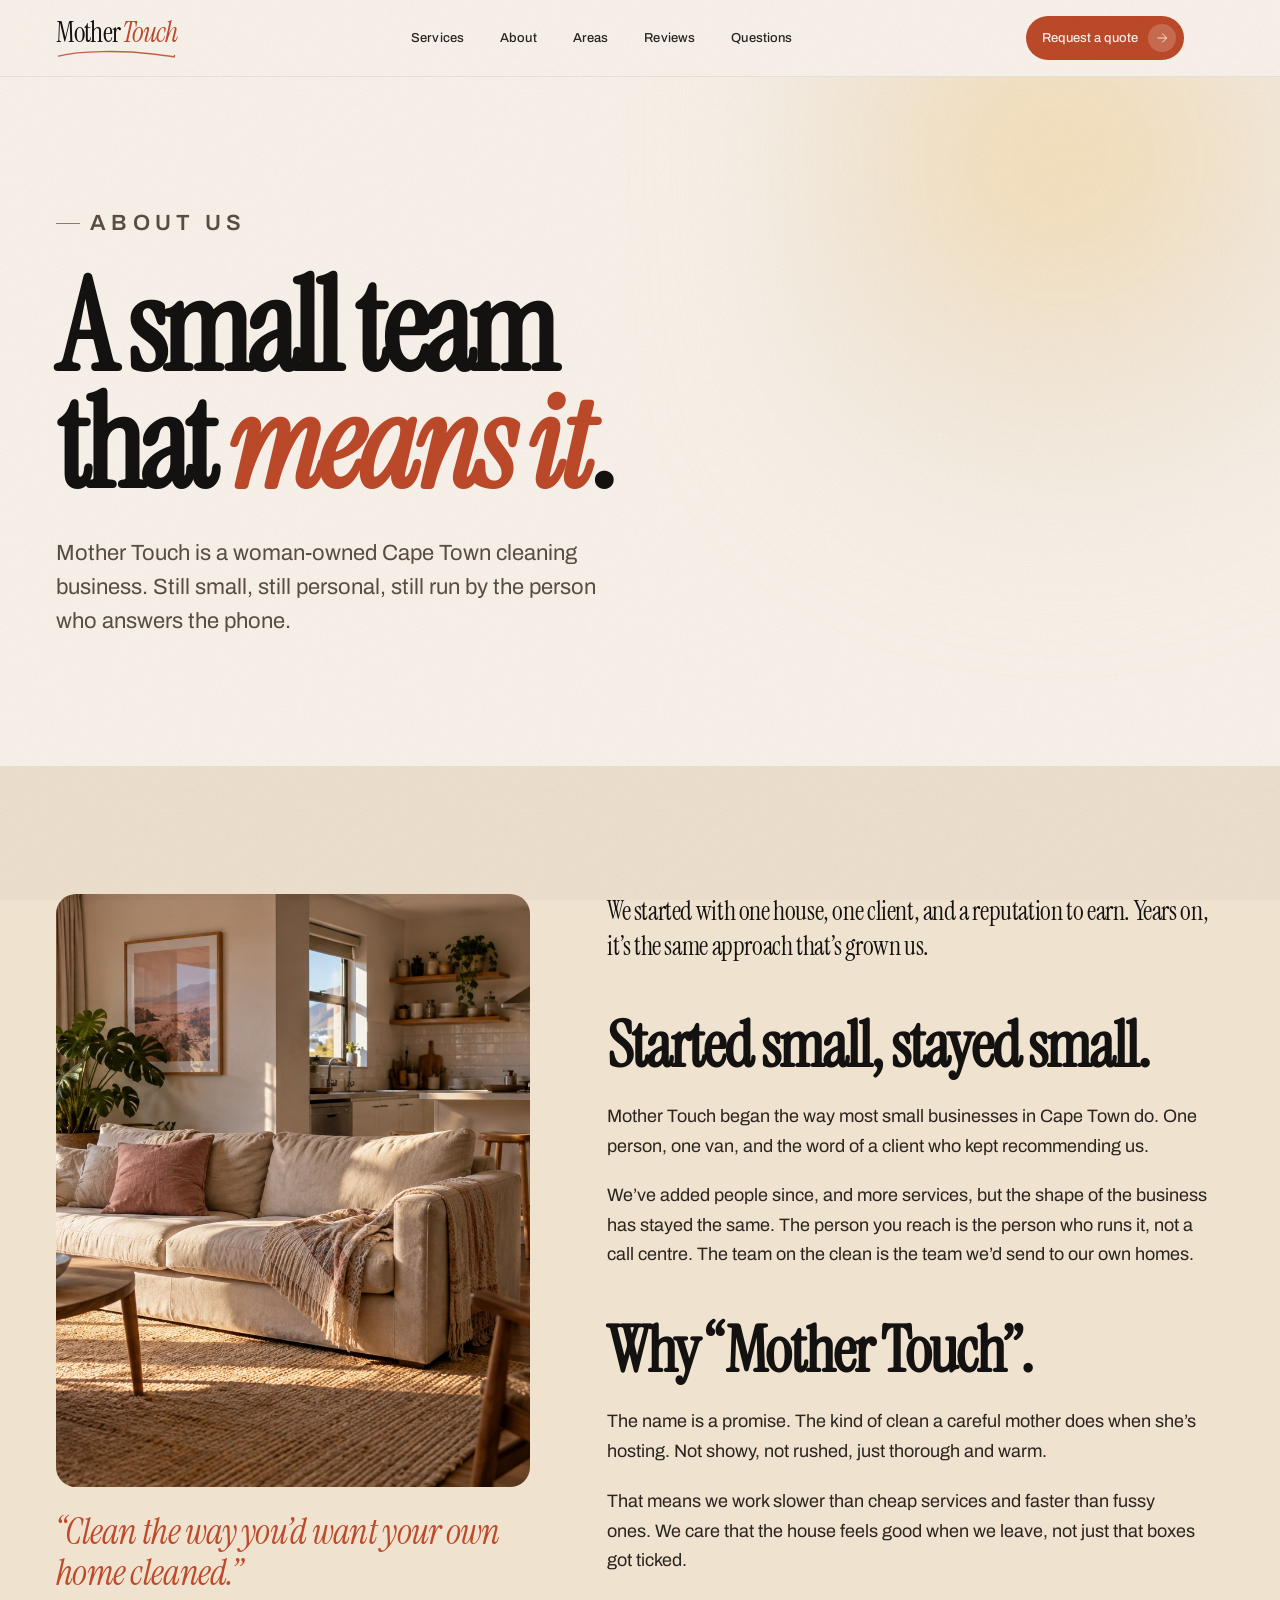
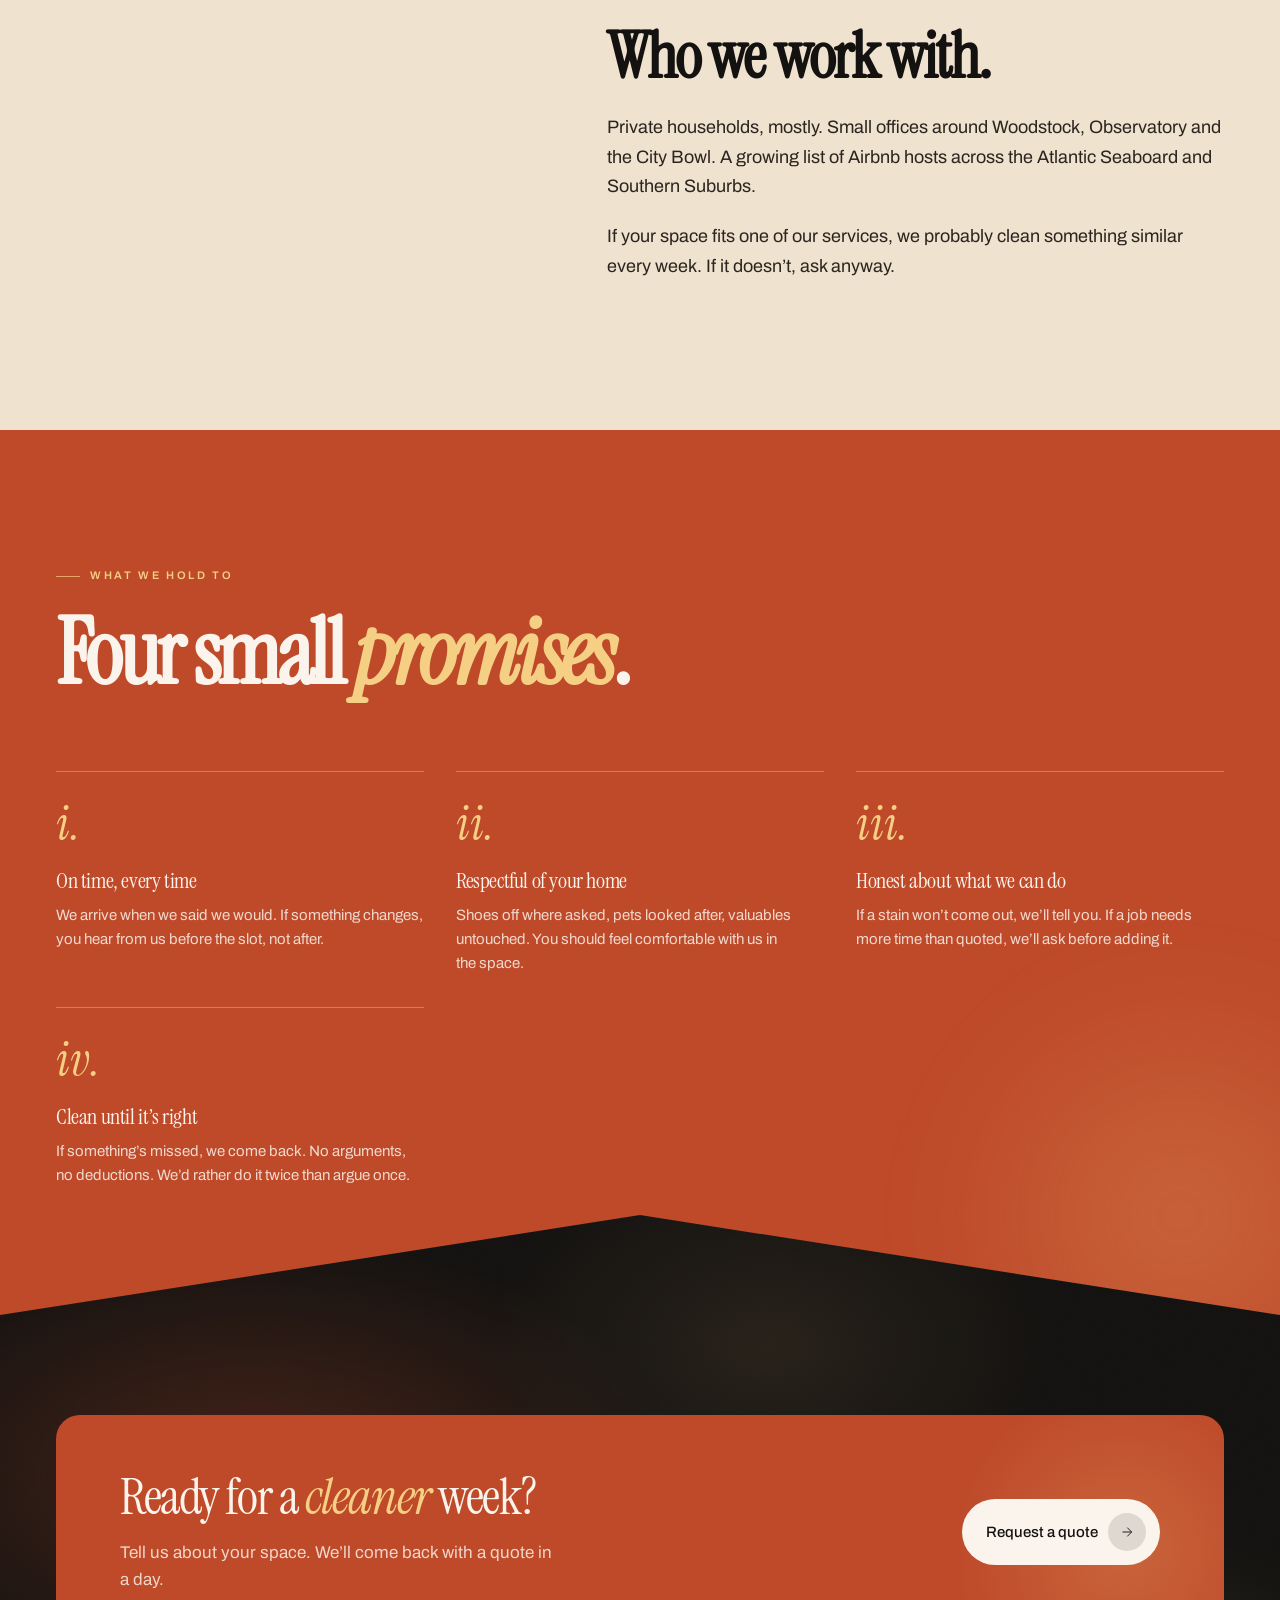
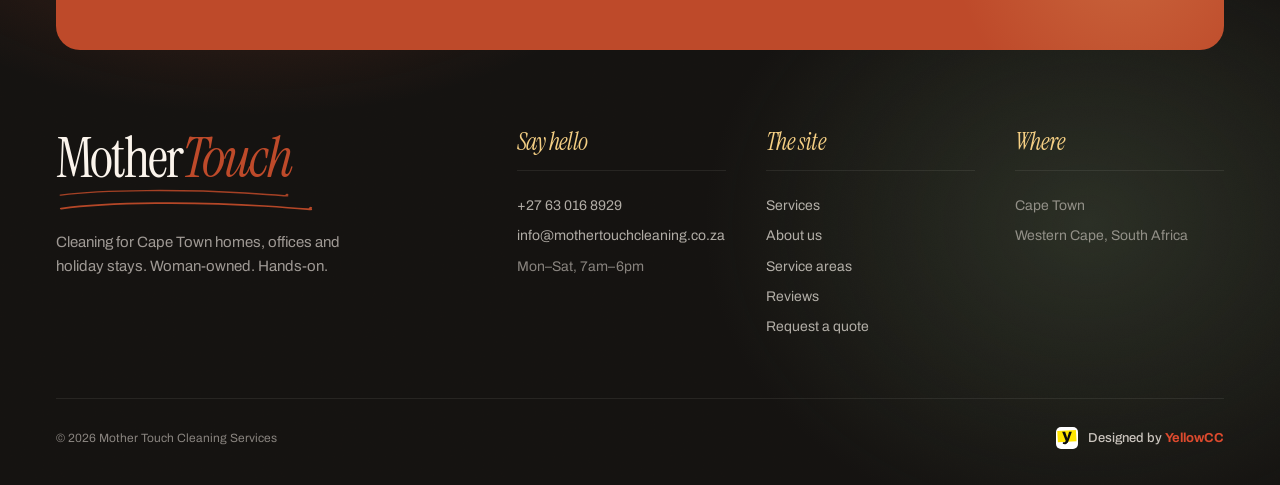
==== about.html @ 81f65cda "Mother Touch cleaning site: editorial redesign Full rebuild with YellowCC design system quality: bol" ====
<!doctype html>
<html lang="en-ZA">
<head>
<meta charset="utf-8">
<meta name="viewport" content="width=device-width, initial-scale=1, viewport-fit=cover">
<title>About Mother Touch | Cape Town cleaning</title>
<meta name="description" content="A woman-owned Cape Town cleaning business, started small and still run personally. How we got here and how we work.">
<meta name="theme-color" content="#FBF4EC">
<meta property="og:title" content="About Mother Touch">
<meta property="og:description" content="A woman-owned Cape Town cleaning business, started small and still run personally.">
<meta property="og:type" content="website">
<link rel="preconnect" href="https://fonts.googleapis.com">
<link rel="preconnect" href="https://fonts.gstatic.com" crossorigin>
<link rel="stylesheet" href="https://fonts.googleapis.com/css2?family=Instrument+Serif:ital@0;1&family=Archivo:wght@400;500;600;700&display=swap">
<link rel="stylesheet" href="styles.css">
<script src="app.js" defer></script>
<style>
  .page-hero {
    padding-top: clamp(72px, 10vw, 140px);
    padding-bottom: clamp(72px, 10vw, 140px);
    background: var(--paper);
    position: relative;
    overflow: hidden;
  }
  .page-hero::before {
    content: "";
    position: absolute;
    top: -200px;
    right: -200px;
    width: 700px;
    height: 700px;
    background: radial-gradient(circle at 40% 40%, var(--butter) 0%, var(--linen) 40%, transparent 70%);
    filter: blur(70px);
    opacity: 0.55;
    pointer-events: none;
  }
  .page-hero .rail { position: relative; z-index: 1; }
  .page-hero .eyebrow { margin-bottom: 28px; }
  .page-hero h1 {
    font-family: var(--display);
    font-size: clamp(60px, 10vw, 160px);
    letter-spacing: -0.04em;
    line-height: 0.92;
    color: var(--ink);
    max-width: 14ch;
    margin-bottom: 32px;
  }
  .page-hero h1 em { font-style: italic; color: var(--terracotta); }
  .page-hero p { font-size: clamp(18px, 2vw, 22px); color: var(--ink-60); max-width: 580px; line-height: 1.55; }

  .story {
    padding-top: var(--section-y);
    padding-bottom: var(--section-y);
    background: var(--linen);
  }
  .story-grid {
    display: grid;
    grid-template-columns: 1fr 1.3fr;
    gap: clamp(32px, 6vw, 100px);
    align-items: start;
  }
  .story-aside {
    position: sticky;
    top: calc(var(--header-h) + 32px);
    display: flex;
    flex-direction: column;
    gap: 24px;
  }
  .story-aside figure { margin: 0; border-radius: 20px; overflow: hidden; aspect-ratio: 4 / 5; }
  .story-aside figure img { width: 100%; height: 100%; object-fit: cover; }
  .story-aside .big-quote {
    font-family: var(--display);
    font-style: italic;
    font-size: clamp(26px, 3vw, 36px);
    line-height: 1.15;
    letter-spacing: -0.02em;
    color: var(--terracotta);
  }
  .story-body h2 {
    font-family: var(--display);
    font-size: clamp(40px, 5vw, 64px);
    letter-spacing: -0.03em;
    line-height: 1.02;
    color: var(--ink);
    margin: 48px 0 24px;
  }
  .story-body h2:first-child { margin-top: 0; }
  .story-body p {
    font-size: 18px;
    color: var(--ink-80);
    line-height: 1.65;
    margin-bottom: 20px;
    max-width: 620px;
  }
  .story-body .lead {
    font-family: var(--display);
    font-size: 26px;
    line-height: 1.35;
    color: var(--ink);
    letter-spacing: -0.015em;
    margin-bottom: 32px;
  }

  .values {
    background: var(--terracotta);
    color: var(--paper);
    padding-top: var(--section-y);
    padding-bottom: var(--section-y);
    position: relative;
    overflow: hidden;
  }
  .values::before {
    content: "";
    position: absolute;
    bottom: -200px;
    right: -200px;
    width: 600px;
    height: 600px;
    background: radial-gradient(circle at center, rgba(245, 207, 132, 0.2) 0%, transparent 60%);
    filter: blur(40px);
    pointer-events: none;
  }
  .values .eyebrow { color: var(--butter); }
  .values .eyebrow::before { background: var(--butter); }
  .values h2 {
    font-family: var(--display);
    font-size: clamp(48px, 7vw, 100px);
    color: var(--paper);
    letter-spacing: -0.04em;
    line-height: 1;
    margin: 24px 0 72px;
  }
  .values h2 em { font-style: italic; color: var(--butter); }
  .values-list {
    display: grid;
    grid-template-columns: repeat(3, 1fr);
    gap: 32px;
    position: relative;
    z-index: 1;
  }
  .value {
    border-top: 1px solid rgba(251, 244, 236, 0.3);
    padding-top: 28px;
  }
  .value-num {
    font-family: var(--display);
    font-style: italic;
    font-size: 48px;
    color: var(--butter);
    line-height: 1;
    margin-bottom: 20px;
    display: block;
  }
  .value h3 { color: var(--paper); font-size: 22px; margin-bottom: 10px; font-family: var(--display); }
  .value p { color: rgba(251, 244, 236, 0.84); font-size: 15px; line-height: 1.6; }

  @media (max-width: 820px) {
    .story-grid { grid-template-columns: 1fr; }
    .story-aside { position: static; }
    .values-list { grid-template-columns: 1fr; }
  }
</style>
</head>
<body>

<a class="skip" href="#main">Skip to content</a>

<header class="site-header" role="banner">
  <div class="rail header-grid">
    <a href="index.html" class="wordmark" aria-label="Mother Touch, home">
      <span class="wm-roman">Mother</span><span class="wm-italic">Touch</span>
    </a>
    <nav class="nav" id="nav" aria-label="Main navigation">
      <a href="services.html">Services</a>
      <a href="about.html" aria-current="page">About</a>
      <a href="index.html#area">Areas</a>
      <a href="index.html#voices">Reviews</a>
      <a href="index.html#faq">Questions</a>
    </nav>
    <a class="pill-cta pill-cta-header" href="index.html#contact">
      <span>Request a quote</span>
      <span class="pill-arrow" aria-hidden="true">
        <svg viewBox="0 0 24 24" width="14" height="14" fill="none" stroke="currentColor" stroke-width="1.6" stroke-linecap="round" stroke-linejoin="round"><path d="M5 12h14M13 5l7 7-7 7"/></svg>
      </span>
    </a>
    <button class="menu-toggle" aria-expanded="false" aria-controls="nav" aria-label="Open menu">
      <span class="menu-dash"></span><span class="menu-dash"></span>
    </button>
  </div>
</header>

<main id="main">

<section class="page-hero">
  <div class="rail">
    <p class="eyebrow">About us</p>
    <h1>A small team<br>that <em>means it</em>.</h1>
    <p>Mother Touch is a woman-owned Cape Town cleaning business. Still small, still personal, still run by the person who answers the phone.</p>
  </div>
</section>

<section class="story">
  <div class="rail">
    <div class="story-grid">
      <aside class="story-aside">
        <figure>
          <img src="assets/img/about.jpg" alt="Mother Touch team at work in a Cape Town home" loading="lazy">
        </figure>
        <p class="big-quote">&ldquo;Clean the way you&rsquo;d want your own home cleaned.&rdquo;</p>
      </aside>
      <div class="story-body">
        <p class="lead">We started with one house, one client, and a reputation to earn. Years on, it&rsquo;s the same approach that&rsquo;s grown us.</p>

        <h2>Started small, stayed small.</h2>
        <p>Mother Touch began the way most small businesses in Cape Town do. One person, one van, and the word of a client who kept recommending us.</p>
        <p>We&rsquo;ve added people since, and more services, but the shape of the business has stayed the same. The person you reach is the person who runs it, not a call centre. The team on the clean is the team we&rsquo;d send to our own homes.</p>

        <h2>Why &ldquo;Mother Touch&rdquo;.</h2>
        <p>The name is a promise. The kind of clean a careful mother does when she&rsquo;s hosting. Not showy, not rushed, just thorough and warm.</p>
        <p>That means we work slower than cheap services and faster than fussy ones. We care that the house feels good when we leave, not just that boxes got ticked.</p>

        <h2>Who we work with.</h2>
        <p>Private households, mostly. Small offices around Woodstock, Observatory and the City Bowl. A growing list of Airbnb hosts across the Atlantic Seaboard and Southern Suburbs.</p>
        <p>If your space fits one of our services, we probably clean something similar every week. If it doesn&rsquo;t, ask anyway.</p>
      </div>
    </div>
  </div>
</section>

<section class="values">
  <div class="rail">
    <p class="eyebrow">What we hold to</p>
    <h2>Four small <em>promises</em>.</h2>
    <div class="values-list">
      <div class="value">
        <span class="value-num">i.</span>
        <h3>On time, every time</h3>
        <p>We arrive when we said we would. If something changes, you hear from us before the slot, not after.</p>
      </div>
      <div class="value">
        <span class="value-num">ii.</span>
        <h3>Respectful of your home</h3>
        <p>Shoes off where asked, pets looked after, valuables untouched. You should feel comfortable with us in the space.</p>
      </div>
      <div class="value">
        <span class="value-num">iii.</span>
        <h3>Honest about what we can do</h3>
        <p>If a stain won&rsquo;t come out, we&rsquo;ll tell you. If a job needs more time than quoted, we&rsquo;ll ask before adding it.</p>
      </div>
      <div class="value">
        <span class="value-num">iv.</span>
        <h3>Clean until it&rsquo;s right</h3>
        <p>If something&rsquo;s missed, we come back. No arguments, no deductions. We&rsquo;d rather do it twice than argue once.</p>
      </div>
    </div>
  </div>
</section>

</main>

<footer class="site-footer">
  <div class="rail">
    <div class="footer-cta">
      <div class="footer-cta-copy">
        <h3>Ready for a <em>cleaner</em> week?</h3>
        <p>Tell us about your space. We&rsquo;ll come back with a quote in a day.</p>
      </div>
      <a class="pill-cta" href="index.html#contact">
        <span>Request a quote</span>
        <span class="pill-arrow" aria-hidden="true">
          <svg viewBox="0 0 24 24" width="14" height="14" fill="none" stroke="currentColor" stroke-width="1.6" stroke-linecap="round" stroke-linejoin="round"><path d="M5 12h14M13 5l7 7-7 7"/></svg>
        </span>
      </a>
    </div>

    <div class="footer-grid">
      <div class="footer-brand">
        <a href="index.html" class="wordmark wordmark-footer" aria-label="Mother Touch, home">
          <span class="wm-roman">Mother</span><span class="wm-italic">Touch</span>
        </a>
        <span class="wordmark-brush" aria-hidden="true">
          <svg viewBox="0 0 220 22" fill="none" xmlns="http://www.w3.org/2000/svg">
            <path d="M4 15 C 40 2, 110 2, 160 10 S 210 18, 216 15" stroke="currentColor" stroke-width="2.2" stroke-linecap="round" stroke-linejoin="round" opacity="0.95"/>
            <path d="M8 17 C 50 7, 100 6, 140 11" stroke="currentColor" stroke-width="1.2" stroke-linecap="round" opacity="0.5"/>
          </svg>
        </span>
        <p>Cleaning for Cape Town homes, offices and holiday stays. Woman-owned. Hands-on.</p>
      </div>
      <div class="footer-cols">
        <div class="footer-col">
          <span class="label">Say hello</span>
          <a href="https://wa.me/27630168929">+27&nbsp;63&nbsp;016&nbsp;8929</a>
          <a href="mailto:info@mothertouchcleaning.co.za">info@mothertouchcleaning.co.za</a>
          <p>Mon&ndash;Sat, 7am&ndash;6pm</p>
        </div>
        <div class="footer-col">
          <span class="label">The site</span>
          <a href="services.html">Services</a>
          <a href="about.html">About us</a>
          <a href="index.html#area">Service areas</a>
          <a href="index.html#voices">Reviews</a>
          <a href="index.html#contact">Request a quote</a>
        </div>
        <div class="footer-col">
          <span class="label">Where</span>
          <p>Cape Town</p>
          <p>Western Cape, South Africa</p>
        </div>
      </div>
    </div>

    <div class="footer-base">
      <span>&copy; <span id="year">2026</span> Mother Touch Cleaning Services</span>
      <a class="yc-attr site-by" href="https://yellowcc.com" rel="noopener">
        <span class="yc-mark" aria-hidden="true">
          <svg viewBox="0 0 200 200" xmlns="http://www.w3.org/2000/svg">
            <rect width="200" height="200" fill="#ffffff"/>
            <rect x="15" y="31.35" width="170" height="102.42" fill="#ffe500" transform="rotate(-3.2 100 100)"/>
            <g transform="translate(55.68 125.52)">
              <path fill="#0a0a0a" d="M22.59 30.48Q17.02 30.48 12.84 29.62Q8.66 28.77 6.96 28.15L6.96 12.07L17.64 12.07Q21.97 12.07 25.06 10.13Q28.15 8.20 29.93 5.49Q31.71 2.78 32.49 0L0.31-81.52L27.38-81.52L39.45-45.79Q40.38-43.31 41.54-39.37Q42.70-35.43 43.86-31.33Q45.02-27.23 45.79-23.98L46.72-23.98Q47.34-26.14 48.11-29.01Q48.88-31.87 49.66-34.88Q50.43-37.90 51.28-40.69Q52.13-43.47 52.75-45.64L63.12-81.52L88.33-81.52L60.18-3.25Q57.55 3.87 54.38 10.06Q51.20 16.24 46.87 20.81Q42.54 25.37 36.59 27.92Q30.63 30.48 22.59 30.48"/>
            </g>
          </svg>
        </span>
        <span class="yc-text">Designed by <em>YellowCC</em></span>
      </a>
    </div>
  </div>
</footer>

</body>
</html>
---- styles.css ----
/* =====================================================================
   Mother Touch Cleaning Services
   Editorial, warm, Cape Town. Bold defined colors, no CSS slop.
   Palette: paper + linen + ink + terracotta + sage + clay + butter.
   Typography: Instrument Serif (display) + Archivo (UI).
   ===================================================================== */

:root {
  /* Core surfaces */
  --ink:            #141210;
  --ink-80:         #2b2520;
  --ink-60:         #5a4e46;
  --ink-40:         #8a7d72;
  --ink-20:         #c9bfb3;

  --paper:          #FBF4EC;
  --paper-deep:     #F5EBDC;
  --linen:          #EFE2CF;
  --linen-deep:     #E4D4BC;

  /* Warm palette */
  --terracotta:     #BE4A2A;
  --terracotta-deep:#8B2E1A;
  --clay:           #D97756;
  --peach:          #F0C4A8;
  --blush:          #ECC1B4;

  /* Grounding greens */
  --sage:           #4A5742;
  --sage-deep:      #2C3425;
  --sage-mute:      #8A9280;

  /* Gold accents */
  --butter:         #F5CF84;
  --ochre:          #C58E35;
  --gold:           #B38028;

  /* Rose accent */
  --rose:           #D4596A;

  /* Rules */
  --rule-ink:       rgba(20, 18, 16, 0.14);
  --rule-ink-soft:  rgba(20, 18, 16, 0.07);
  --rule-light:     rgba(251, 244, 236, 0.18);
  --rule-light-soft:rgba(251, 244, 236, 0.08);

  /* Motion */
  --ease-out:   cubic-bezier(0.22, 1, 0.36, 1);
  --ease-std:   cubic-bezier(0.4, 0, 0.2, 1);
  --ease-spring: cubic-bezier(0.34, 1.56, 0.64, 1);

  /* Type stacks */
  --display: "Instrument Serif", "Besley", Georgia, "Times New Roman", serif;
  --ui: "Archivo", ui-sans-serif, system-ui, -apple-system, "Segoe UI", Roboto, sans-serif;

  /* Rhythm */
  --rail-pad: clamp(20px, 4.4vw, 56px);
  --section-y: clamp(96px, 10vw, 160px);
  --wrap-max: 1320px;
  --header-h: 76px;
}

* { box-sizing: border-box; }

html {
  scroll-behavior: smooth;
  scroll-padding-top: var(--header-h);
  -webkit-text-size-adjust: 100%;
}

body {
  margin: 0;
  background: var(--paper);
  color: var(--ink);
  font-family: var(--ui);
  font-weight: 400;
  font-size: 17px;
  line-height: 1.6;
  -webkit-font-smoothing: antialiased;
  -moz-osx-font-smoothing: grayscale;
  text-rendering: optimizeLegibility;
  overflow-x: hidden;
}

body::before {
  content: "";
  position: fixed;
  inset: 0;
  pointer-events: none;
  z-index: 200;
  background-image: url("data:image/svg+xml;utf8,<svg xmlns='http://www.w3.org/2000/svg' width='180' height='180'><filter id='n'><feTurbulence type='fractalNoise' baseFrequency='0.9' numOctaves='2' stitchTiles='stitch'/><feColorMatrix values='0 0 0 0 0  0 0 0 0 0  0 0 0 0 0  0 0 0 0.6 0'/></filter><rect width='180' height='180' filter='url(%23n)'/></svg>");
  opacity: 0.07;
  mix-blend-mode: multiply;
}

h1, h2, h3, h4, h5, h6, p { margin: 0; }
h1, h2, h3, h4 { text-wrap: balance; }
p { text-wrap: pretty; }
img, svg { display: block; max-width: 100%; height: auto; }

.display {
  font-family: var(--display);
  font-weight: 400;
  letter-spacing: -0.025em;
  line-height: 0.98;
  color: var(--ink);
}
.display em { font-style: italic; color: var(--terracotta); }

.hero-h1 { font-size: clamp(44px, 6.4vw, 96px); letter-spacing: -0.04em; line-height: 0.94; }
.about-h2 { font-size: clamp(72px, 11vw, 144px); letter-spacing: -0.045em; }
.area-h2 { font-size: clamp(64px, 9vw, 128px); letter-spacing: -0.045em; }
.contact-h2 { font-size: clamp(44px, 6.6vw, 100px); line-height: 0.95; }
.voices-h2 { font-size: clamp(52px, 8vw, 112px); letter-spacing: -0.04em; }
.principles-h2 { font-size: clamp(48px, 7.5vw, 108px); letter-spacing: -0.038em; }

h2.display:not(.hero-h1):not(.about-h2):not(.area-h2):not(.contact-h2):not(.voices-h2):not(.principles-h2) {
  font-size: clamp(44px, 6vw, 88px);
}

h3 {
  font-family: var(--display);
  font-weight: 400;
  font-size: 26px;
  letter-spacing: -0.018em;
  color: var(--ink);
  line-height: 1.15;
}

.eyebrow {
  font-family: var(--ui);
  font-size: 11px;
  font-weight: 600;
  letter-spacing: 0.24em;
  text-transform: uppercase;
  color: var(--terracotta);
  display: inline-flex;
  align-items: center;
  gap: 10px;
}
.eyebrow::before {
  content: "";
  width: 24px;
  height: 1px;
  background: currentColor;
  opacity: 0.7;
}
.eyebrow-light { color: var(--butter); }
.eyebrow-ink { color: var(--ink); }

.lede, .section-lede {
  font-size: 19px;
  line-height: 1.55;
  color: var(--ink-60);
  max-width: 540px;
  font-weight: 400;
}
.section-lede { max-width: 480px; font-size: 17px; }

a { color: inherit; text-decoration: none; transition: color 160ms var(--ease-std); }
a:hover { color: var(--terracotta); }

:focus-visible {
  outline: 2px solid var(--terracotta);
  outline-offset: 4px;
  border-radius: 3px;
}

.rail {
  max-width: var(--wrap-max);
  margin: 0 auto;
  padding-left: var(--rail-pad);
  padding-right: var(--rail-pad);
}

.skip {
  position: fixed;
  top: -100px;
  left: 16px;
  background: var(--ink);
  color: var(--paper);
  padding: 14px 18px;
  z-index: 300;
  font-size: 13px;
  border-radius: 6px;
}
.skip:focus { top: 16px; color: var(--paper); }

.hp { position: absolute; left: -9999px; opacity: 0; pointer-events: none; height: 0; }

/* HEADER */
.site-header {
  position: sticky;
  top: 0;
  z-index: 50;
  background: rgba(251, 244, 236, 0.88);
  backdrop-filter: blur(16px) saturate(1.4);
  -webkit-backdrop-filter: blur(16px) saturate(1.4);
  border-bottom: 1px solid var(--rule-ink-soft);
}
.header-grid {
  display: grid;
  grid-template-columns: auto 1fr auto auto;
  align-items: center;
  gap: 40px;
  min-height: var(--header-h);
}
.wordmark {
  position: relative;
  font-family: var(--display);
  font-size: 28px;
  font-weight: 400;
  letter-spacing: -0.03em;
  line-height: 1;
  color: var(--ink);
  display: inline-flex;
  align-items: baseline;
  gap: 0.06em;
  padding-bottom: 10px;
}
.wordmark .wm-italic {
  font-style: italic;
  color: var(--terracotta);
}
.wordmark:hover .wm-italic { color: var(--terracotta-deep); }
.wordmark::after {
  content: "";
  position: absolute;
  left: 0;
  right: 0;
  bottom: -2px;
  height: 10px;
  background-image: url("data:image/svg+xml;utf8,<svg xmlns='http://www.w3.org/2000/svg' viewBox='0 0 200 14' preserveAspectRatio='none'><path d='M4 10 C 40 2 110 2 160 7 S 192 12 196 9' stroke='%23BE4A2A' stroke-width='2' stroke-linecap='round' fill='none' opacity='0.95'/></svg>");
  background-repeat: no-repeat;
  background-size: 100% 100%;
  pointer-events: none;
  opacity: 0.9;
  transition: opacity 220ms var(--ease-std);
}
.wordmark:hover::after { opacity: 1; }

.nav {
  display: flex;
  gap: 36px;
  justify-content: center;
  font-family: var(--ui);
  font-size: 13px;
  font-weight: 500;
  letter-spacing: 0.01em;
  color: var(--ink-80);
}
.nav a { position: relative; padding: 4px 0; }
.nav a::after {
  content: "";
  position: absolute;
  left: 0; right: 0;
  bottom: -4px;
  height: 1px;
  background: var(--terracotta);
  transform: scaleX(0);
  transform-origin: left center;
  transition: transform 280ms var(--ease-out);
}
.nav a:hover::after { transform: scaleX(1); }

/* CTAs */
.pill-cta {
  display: inline-flex;
  align-items: center;
  gap: 10px;
  padding: 10px 10px 10px 22px;
  background: var(--terracotta);
  color: var(--paper);
  border: 0;
  border-radius: 999px;
  font-family: var(--ui);
  font-size: 14px;
  font-weight: 500;
  cursor: pointer;
  transition: background 300ms var(--ease-out), transform 300ms var(--ease-out);
  text-decoration: none;
  white-space: nowrap;
}
.pill-cta:hover { background: var(--terracotta-deep); color: var(--paper); transform: translateY(-1px); }
.pill-cta:active { transform: translateY(0) scale(0.98); }
.pill-arrow {
  display: inline-flex;
  align-items: center;
  justify-content: center;
  width: 32px;
  height: 32px;
  border-radius: 999px;
  background: rgba(251, 244, 236, 0.2);
  color: var(--paper);
  transition: transform 320ms var(--ease-out), background 320ms var(--ease-std);
}
.pill-cta:hover .pill-arrow { transform: translateX(2px); background: rgba(251, 244, 236, 0.32); }

.pill-cta-ink { background: var(--ink); color: var(--paper); }
.pill-cta-ink:hover { background: var(--ink-80); color: var(--paper); }
.pill-cta-paper { background: var(--paper); color: var(--ink); }
.pill-cta-paper:hover { background: var(--linen); color: var(--ink); }
.pill-cta-paper .pill-arrow { background: rgba(20, 18, 16, 0.12); color: var(--ink); }
.pill-cta-paper:hover .pill-arrow { background: rgba(20, 18, 16, 0.2); }

.pill-cta-full { width: 100%; justify-content: space-between; padding: 14px 14px 14px 26px; font-size: 15px; }
.pill-cta-full .pill-arrow { width: 38px; height: 38px; }
.pill-cta-header { font-size: 13px; padding: 8px 8px 8px 16px; }
.pill-cta-header .pill-arrow { width: 28px; height: 28px; }

.ghost-cta {
  display: inline-flex;
  align-items: center;
  gap: 8px;
  font-size: 14px;
  font-weight: 500;
  padding: 10px 0;
  color: var(--ink-80);
  border-bottom: 1px solid var(--rule-ink);
  transition: color 200ms var(--ease-std), border-color 200ms var(--ease-std), gap 220ms var(--ease-out);
}
.ghost-cta:hover { color: var(--terracotta); border-color: var(--terracotta); gap: 14px; }

.arrow-link {
  display: inline-flex;
  align-items: center;
  gap: 10px;
  font-size: 14px;
  font-weight: 500;
  color: var(--terracotta);
  padding-bottom: 4px;
  border-bottom: 1px solid currentColor;
  transition: gap 300ms var(--ease-out), color 180ms var(--ease-std);
}
.arrow-link:hover { gap: 16px; color: var(--terracotta-deep); }
.arrow-link-light { color: var(--butter); }
.arrow-link-light:hover { color: var(--paper); }
.arrow-icon { display: inline-flex; align-items: center; }

/* Mobile menu */
.menu-toggle { display: none; }
@media (max-width: 920px) {
  .nav, .pill-cta-header { display: none; }
  .menu-toggle {
    display: inline-flex;
    flex-direction: column;
    gap: 5px;
    padding: 10px;
    background: transparent;
    border: 0;
    cursor: pointer;
    position: relative;
    z-index: 65;
  }
  .menu-dash {
    display: block;
    width: 22px;
    height: 1.5px;
    background: var(--ink);
    transition: transform 420ms var(--ease-out);
  }
  .menu-toggle[aria-expanded="true"] .menu-dash:first-child { transform: translateY(3px) rotate(45deg); }
  .menu-toggle[aria-expanded="true"] .menu-dash:last-child { transform: translateY(-4px) rotate(-45deg); }
  .header-grid { grid-template-columns: auto 1fr auto; gap: 16px; }
  body.menu-open { overflow: hidden; }
  /* backdrop-filter on the header creates a containing block that traps
     fixed descendants - lift it while the menu is open so the CTA pins
     to the viewport bottom, not the header. */
  body.menu-open .site-header {
    backdrop-filter: none;
    -webkit-backdrop-filter: none;
    background: transparent;
    border-bottom-color: transparent;
  }

  body.menu-open .nav {
    position: fixed;
    top: 0;
    right: 0;
    bottom: 0;
    left: 0;
    padding-top: calc(var(--header-h) + 24px) !important;
    background:
      radial-gradient(ellipse 70% 50% at 20% 20%, rgba(240, 196, 168, 0.5) 0%, transparent 60%),
      radial-gradient(ellipse 60% 60% at 85% 80%, rgba(245, 207, 132, 0.4) 0%, transparent 65%),
      var(--paper);
    display: flex;
    flex-direction: column;
    gap: 0;
    padding: 48px var(--rail-pad) 160px;
    z-index: 55;
    overflow-y: auto;
    animation: menu-in 420ms var(--ease-out) both;
  }
  body.menu-open .nav::before {
    content: "";
    position: absolute;
    inset: 0;
    background-image: url("data:image/svg+xml;utf8,<svg xmlns='http://www.w3.org/2000/svg' width='180' height='180'><filter id='n'><feTurbulence type='fractalNoise' baseFrequency='0.9' numOctaves='2' stitchTiles='stitch'/><feColorMatrix values='0 0 0 0 0  0 0 0 0 0  0 0 0 0 0  0 0 0 0.5 0'/></filter><rect width='180' height='180' filter='url(%23n)'/></svg>");
    opacity: 0.08;
    mix-blend-mode: multiply;
    pointer-events: none;
  }
  body.menu-open .nav a {
    font-family: var(--display);
    font-size: clamp(36px, 10vw, 56px);
    font-weight: 400;
    letter-spacing: -0.03em;
    line-height: 1;
    padding: 22px 0;
    border-bottom: 1px solid var(--rule-ink-soft);
    color: var(--ink);
    position: relative;
    display: flex;
    justify-content: space-between;
    align-items: center;
    opacity: 0;
    transform: translateX(-20px);
    animation: menu-item-in 500ms var(--ease-out) both;
  }
  body.menu-open .nav a:nth-child(1) { animation-delay: 120ms; }
  body.menu-open .nav a:nth-child(2) { animation-delay: 180ms; }
  body.menu-open .nav a:nth-child(3) { animation-delay: 240ms; }
  body.menu-open .nav a:nth-child(4) { animation-delay: 300ms; }
  body.menu-open .nav a:nth-child(5) { animation-delay: 360ms; }
  body.menu-open .nav a::after { display: none; }
  body.menu-open .nav a::before {
    content: "";
    width: 10px;
    height: 10px;
    border-radius: 50%;
    background: var(--terracotta);
    transform: scale(0);
    transition: transform 300ms var(--ease-spring);
    margin-right: 16px;
    order: 2;
  }
  body.menu-open .nav a:hover::before,
  body.menu-open .nav a[aria-current="page"]::before { transform: scale(1); }

  @keyframes menu-in {
    0% { opacity: 0; transform: translateY(-8px); }
    100% { opacity: 1; transform: translateY(0); }
  }
  @keyframes menu-item-in {
    0% { opacity: 0; transform: translateX(-20px); }
    100% { opacity: 1; transform: translateX(0); }
  }

  body.menu-open .pill-cta-header {
    display: inline-flex;
    position: fixed;
    bottom: 32px;
    left: var(--rail-pad);
    right: var(--rail-pad);
    z-index: 56;
    justify-content: space-between;
    padding: 16px 16px 16px 26px;
    font-size: 16px;
    opacity: 0;
    transform: translateY(20px);
    animation: menu-cta-in 500ms var(--ease-out) 460ms forwards;
    box-shadow: 0 20px 40px -20px rgba(139, 46, 26, 0.5);
  }
  body.menu-open .pill-cta-header .pill-arrow { width: 40px; height: 40px; }
  @keyframes menu-cta-in {
    0% { opacity: 0; transform: translateY(20px); }
    100% { opacity: 1; transform: translateY(0); }
  }
}

/* HERO - full viewport, no massive top gap */
.hero {
  position: relative;
  min-height: calc(100svh - var(--header-h));
  min-height: calc(100vh - var(--header-h));
  padding-top: clamp(16px, 2.5vw, 32px);
  padding-bottom: clamp(32px, 4vw, 56px);
  overflow: hidden;
  display: flex;
  align-items: center;
  background: var(--paper);
}

.hero::before {
  content: "";
  position: absolute;
  top: -140px;
  right: -200px;
  width: 760px;
  height: 760px;
  border-radius: 50%;
  background: radial-gradient(circle at 40% 40%, var(--peach) 0%, var(--blush) 40%, transparent 70%);
  filter: blur(60px);
  opacity: 0.55;
  pointer-events: none;
  animation: float-a 22s ease-in-out infinite alternate;
}
.hero::after {
  content: "";
  position: absolute;
  bottom: -180px;
  left: -160px;
  width: 540px;
  height: 540px;
  border-radius: 50%;
  background: radial-gradient(circle at 50% 50%, var(--butter) 0%, var(--linen) 50%, transparent 72%);
  filter: blur(80px);
  opacity: 0.5;
  pointer-events: none;
  animation: float-b 26s ease-in-out infinite alternate;
}

@keyframes float-a {
  0% { transform: translate(0, 0) scale(1); }
  100% { transform: translate(-40px, 30px) scale(1.08); }
}
@keyframes float-b {
  0% { transform: translate(0, 0) scale(1); }
  100% { transform: translate(60px, -40px) scale(1.1); }
}

.hero .rail { position: relative; z-index: 2; width: 100%; }
.hero-grid {
  display: grid;
  grid-template-columns: 1.1fr 0.9fr;
  gap: clamp(32px, 5vw, 80px);
  align-items: center;
}
.hero-copy .eyebrow { margin-bottom: 20px; }
.hero-copy .hero-h1 { margin-bottom: 24px; }
.hero-copy .lede { margin-bottom: 32px; }
.cta-row { display: flex; align-items: center; gap: 24px; flex-wrap: wrap; }

.hero-figure {
  margin: 0;
  position: relative;
  aspect-ratio: 4 / 5;
  max-height: calc(100svh - var(--header-h) - 140px);
  width: 100%;
  overflow: hidden;
  border-radius: 20px;
  background: var(--blush);
  box-shadow: 0 40px 80px -40px rgba(20, 18, 16, 0.5), 0 10px 30px -20px rgba(190, 74, 42, 0.3);
}
.hero-figure img { width: 100%; height: 100%; object-fit: cover; object-position: 50% 55%; transform: scale(1.02); }

.hero-badge {
  position: absolute;
  left: 20px;
  bottom: 20px;
  padding: 10px 16px;
  background: var(--paper);
  color: var(--ink);
  font-size: 12px;
  letter-spacing: 0.08em;
  text-transform: uppercase;
  border-radius: 999px;
  font-family: var(--ui);
  font-weight: 600;
  display: inline-flex;
  align-items: center;
  gap: 8px;
  box-shadow: 0 10px 24px -10px rgba(20, 18, 16, 0.4);
}
.hero-badge::before {
  content: "";
  width: 6px;
  height: 6px;
  border-radius: 50%;
  background: var(--sage);
}

.hero-sig {
  position: absolute;
  top: 24px;
  right: 24px;
  background: var(--terracotta);
  color: var(--paper);
  padding: 14px 18px;
  border-radius: 14px;
  font-family: var(--display);
  font-style: italic;
  font-size: 15px;
  line-height: 1.2;
  max-width: 180px;
  transform: rotate(3deg);
  box-shadow: 0 20px 40px -20px rgba(139, 46, 26, 0.6);
}

@media (max-width: 820px) {
  .hero-grid { grid-template-columns: 1fr; gap: 36px; }
  .hero-figure { order: 2; aspect-ratio: 4 / 5; max-height: 72svh; }
  .hero { min-height: auto; padding-top: 32px; padding-bottom: 72px; }
  .hero-sig {
    top: 16px;
    right: 16px;
    padding: 10px 14px;
    font-size: 13px;
    max-width: 150px;
  }
}
@media (max-width: 600px) {
  .hero-copy .lede { margin-bottom: 28px; }
  .cta-row { gap: 16px; }
  .pill-cta { padding: 11px 11px 11px 22px; font-size: 14px; }
  .pill-arrow { width: 32px; height: 32px; }
}

/* MARQUEE */
.marquee {
  background: var(--ink);
  color: var(--paper);
  padding: 28px 0;
  overflow: hidden;
  border-top: 1px solid var(--rule-light-soft);
  border-bottom: 1px solid var(--rule-light-soft);
}
.marquee-track {
  display: flex;
  gap: 48px;
  animation: marquee-scroll 36s linear infinite;
  will-change: transform;
  width: max-content;
}
.marquee-item {
  font-family: var(--display);
  font-size: clamp(22px, 2.4vw, 32px);
  letter-spacing: -0.018em;
  display: inline-flex;
  align-items: center;
  gap: 48px;
  white-space: nowrap;
}
.marquee-item em { color: var(--butter); font-style: italic; }
.marquee-dot {
  width: 8px;
  height: 8px;
  border-radius: 50%;
  background: var(--terracotta);
  flex-shrink: 0;
}
@keyframes marquee-scroll {
  0% { transform: translateX(0); }
  100% { transform: translateX(-50%); }
}

/* SECTION HEADS */
.section-head {
  display: grid;
  grid-template-columns: 1fr auto;
  align-items: end;
  gap: 48px;
  margin-bottom: 72px;
}
.section-head-left { grid-template-columns: 1fr; }
.section-head .section-lede { max-width: 440px; }
@media (max-width: 820px) {
  .section-head { grid-template-columns: 1fr; gap: 20px; margin-bottom: 48px; }
}

/* SERVICES */
.services {
  padding-top: var(--section-y);
  padding-bottom: var(--section-y);
  background: var(--linen);
  position: relative;
}
.svc-bento {
  display: grid;
  grid-template-columns: 1.35fr 1fr 1fr;
  grid-auto-rows: minmax(240px, auto);
  gap: 18px;
  grid-auto-flow: dense;
}
.svc {
  background: var(--paper);
  border-radius: 20px;
  padding: 32px 32px 28px;
  display: flex;
  flex-direction: column;
  justify-content: space-between;
  position: relative;
  overflow: hidden;
  border: 1px solid var(--rule-ink-soft);
  transition: transform 520ms var(--ease-out), border-color 520ms var(--ease-std), box-shadow 520ms var(--ease-std);
  will-change: transform;
}
.svc:hover {
  transform: translateY(-6px);
  border-color: rgba(190, 74, 42, 0.3);
  box-shadow: 0 30px 60px -32px rgba(139, 46, 26, 0.35);
}
.svc h3 { margin-bottom: 14px; }
.svc p { color: var(--ink-60); font-size: 15px; line-height: 1.55; margin-bottom: 28px; }
.svc-link {
  display: inline-flex;
  gap: 10px;
  align-items: center;
  font-size: 13px;
  font-weight: 600;
  color: var(--ink);
  margin-top: auto;
  letter-spacing: 0.03em;
  text-transform: uppercase;
}
.svc-arrow { display: inline-flex; transition: transform 320ms var(--ease-out); }
.svc:hover .svc-link { color: var(--terracotta); }
.svc:hover .svc-arrow { transform: translateX(4px); }

.svc-num {
  position: absolute;
  top: 24px;
  right: 24px;
  width: 36px;
  height: 36px;
  border-radius: 50%;
  background: var(--linen);
  color: var(--ink);
  display: inline-flex;
  align-items: center;
  justify-content: center;
  font-family: var(--display);
  font-style: italic;
  font-size: 15px;
  font-weight: 400;
}

.svc-feature {
  grid-column: 1 / 2;
  grid-row: span 2;
  background: var(--terracotta);
  color: var(--paper);
  min-height: 480px;
  padding: 40px 40px 34px;
  border: 1px solid var(--terracotta-deep);
}
.svc-feature h3 { font-size: 42px; letter-spacing: -0.024em; color: var(--paper); font-family: var(--display); line-height: 1.04; }
.svc-feature p { font-size: 17px; max-width: 440px; color: rgba(251, 244, 236, 0.82); line-height: 1.55; }
.svc-feature .svc-link { color: var(--paper); }
.svc-feature .svc-num { background: rgba(251, 244, 236, 0.18); color: var(--paper); }
.svc-feature:hover { border-color: var(--ink); box-shadow: 0 30px 60px -32px rgba(139, 46, 26, 0.6); }
.svc-feature:hover .svc-link { color: var(--butter); }

.svc-sage { background: var(--sage); color: var(--paper); border-color: var(--sage-deep); }
.svc-sage h3 { color: var(--paper); }
.svc-sage p { color: rgba(251, 244, 236, 0.78); }
.svc-sage .svc-link { color: var(--paper); }
.svc-sage .svc-num { background: var(--sage-deep); color: var(--butter); }

.svc-butter { background: var(--butter); color: var(--ink); }
.svc-butter .svc-num { background: var(--paper); color: var(--terracotta); }

.svc-ink { background: var(--ink); color: var(--paper); border-color: var(--ink-80); }
.svc-ink h3 { color: var(--paper); }
.svc-ink p { color: rgba(251, 244, 236, 0.72); }
.svc-ink .svc-link { color: var(--paper); }
.svc-ink .svc-num { background: var(--terracotta); color: var(--paper); }

.svc-wide {
  grid-column: 1 / -1;
  flex-direction: row;
  align-items: center;
  justify-content: space-between;
  gap: 48px;
  background: var(--sage-deep);
  color: var(--paper);
  padding: 48px 56px;
  border: 1px solid var(--sage);
}
.svc-wide:hover {
  transform: translateY(-6px);
  border-color: var(--butter);
}
.svc-wide-copy { max-width: 580px; }
.svc-wide h3 { font-size: 32px; margin-bottom: 10px; color: var(--paper); font-family: var(--display); }
.svc-wide p { margin-bottom: 0; font-size: 16px; color: rgba(251, 244, 236, 0.78); }

@media (max-width: 980px) {
  .svc-bento { grid-template-columns: 1fr 1fr; }
  .svc-feature { grid-column: 1 / -1; grid-row: span 1; min-height: 300px; }
  .svc-feature h3 { font-size: 36px; }
}
@media (max-width: 600px) {
  .svc-bento { grid-template-columns: 1fr; gap: 14px; }
  .svc { padding: 28px 26px 26px; min-height: 0; }
  .svc-feature { padding: 32px 28px; }
  .svc-feature h3 { font-size: 30px; }
  .svc-wide { flex-direction: column; align-items: flex-start; padding: 32px 28px; gap: 24px; }
}

/* PRINCIPLES */
.principles {
  padding-top: var(--section-y);
  padding-bottom: var(--section-y);
  background: var(--sage-deep);
  color: var(--paper);
  position: relative;
  overflow: hidden;
}
.principles::before {
  content: "";
  position: absolute;
  top: -20%;
  right: -10%;
  width: 60%;
  height: 140%;
  background: radial-gradient(ellipse at center, rgba(245, 207, 132, 0.08) 0%, transparent 60%);
  pointer-events: none;
}
.principles .eyebrow { color: var(--butter); }
.principles .eyebrow::before { background: var(--butter); opacity: 0.6; }
.principles .section-head { margin-bottom: 80px; }
.principles .display { color: var(--paper); }
.principles .display em { color: var(--butter); }
.principles .section-lede { color: rgba(251, 244, 236, 0.72); }

.principles-grid {
  position: relative;
  display: grid;
  grid-template-columns: repeat(4, 1fr);
  gap: 2px;
  background: var(--rule-light);
  border-top: 1px solid var(--rule-light);
  border-bottom: 1px solid var(--rule-light);
}
.principle {
  background: var(--sage-deep);
  padding: 44px 32px;
  display: flex;
  flex-direction: column;
  gap: 12px;
  position: relative;
  transition: background 300ms var(--ease-std);
}
.principle:hover { background: var(--sage); }
.principle-num {
  font-family: var(--display);
  font-style: italic;
  font-size: 36px;
  color: var(--butter);
  line-height: 1;
  margin-bottom: 8px;
}
.principle h3 {
  color: var(--paper);
  font-size: 22px;
  margin-bottom: 8px;
}
.principle p {
  color: rgba(251, 244, 236, 0.72);
  font-size: 15px;
  line-height: 1.6;
}

@media (max-width: 980px) {
  .principles-grid { grid-template-columns: repeat(2, 1fr); }
}
@media (max-width: 600px) {
  .principles-grid { grid-template-columns: 1fr; }
}

/* ABOUT */
.about {
  padding-top: var(--section-y);
  padding-bottom: var(--section-y);
  background: var(--paper);
  position: relative;
}
.about-grid {
  display: grid;
  grid-template-columns: 1.05fr 1fr;
  gap: clamp(32px, 6vw, 100px);
  align-items: center;
}
.about-figure {
  margin: 0;
  aspect-ratio: 3 / 2.1;
  overflow: hidden;
  border-radius: 20px;
  background: var(--linen);
  box-shadow: 0 40px 80px -48px rgba(20, 18, 16, 0.4);
  position: relative;
  will-change: transform;
}
.about-figure img { width: 100%; height: 100%; object-fit: cover; transform: scale(1.02); }
.about-figure::after {
  content: "";
  position: absolute;
  inset: 0;
  background: linear-gradient(180deg, transparent 60%, rgba(20, 18, 16, 0.15) 100%);
  pointer-events: none;
}

.about-copy .eyebrow { margin-bottom: 24px; }
.about-copy .about-h2 { margin-bottom: 36px; }
.about-copy p { font-size: 18px; margin-bottom: 20px; color: var(--ink-80); max-width: 480px; line-height: 1.55; }
.about-copy p:last-of-type { margin-bottom: 36px; }

.about-sig {
  display: inline-flex;
  flex-direction: column;
  margin-top: 24px;
  gap: 2px;
}
.about-sig-name {
  font-family: var(--display);
  font-style: italic;
  font-size: 32px;
  color: var(--terracotta);
  letter-spacing: -0.02em;
  line-height: 1;
}
.about-sig-role {
  font-family: var(--ui);
  font-size: 11px;
  text-transform: uppercase;
  letter-spacing: 0.2em;
  color: var(--ink-60);
  font-weight: 600;
  margin-top: 10px;
}

@media (max-width: 820px) {
  .about-grid { grid-template-columns: 1fr; }
}

/* PROCESS */
.process {
  padding-top: var(--section-y);
  padding-bottom: var(--section-y);
  background: var(--linen);
}
.steps {
  list-style: none;
  padding: 0;
  margin: 0;
  display: grid;
  grid-template-columns: repeat(3, 1fr);
  gap: 48px;
}
.steps li {
  border-top: 1px solid var(--ink);
  padding-top: 36px;
  position: relative;
}
.step-num {
  display: block;
  font-family: var(--display);
  font-style: italic;
  font-size: clamp(56px, 7vw, 88px);
  font-weight: 400;
  color: var(--terracotta);
  letter-spacing: -0.03em;
  line-height: 1;
  margin-bottom: 24px;
}
.steps h3 { margin-bottom: 14px; font-size: 24px; }
.steps p { font-size: 15px; color: var(--ink-60); line-height: 1.6; max-width: 320px; }
@media (max-width: 820px) {
  .steps { grid-template-columns: 1fr; gap: 40px; }
}

/* VOICES */
.voices {
  padding-top: var(--section-y);
  padding-bottom: var(--section-y);
  background: var(--terracotta);
  color: var(--paper);
  position: relative;
  overflow: hidden;
}
.voices::before {
  content: "";
  position: absolute;
  top: -200px;
  left: -200px;
  width: 600px;
  height: 600px;
  background: radial-gradient(circle at center, rgba(245, 207, 132, 0.15) 0%, transparent 60%);
  filter: blur(40px);
  pointer-events: none;
}
.voices .eyebrow { color: var(--butter); }
.voices .eyebrow::before { background: var(--butter); }
.voices .display { color: var(--paper); }
.voices .display em { color: var(--butter); }
.voices .section-lede { color: rgba(251, 244, 236, 0.8); }

.voices-grid {
  display: grid;
  grid-template-columns: repeat(3, 1fr);
  gap: 24px;
  position: relative;
}
.voice {
  background: rgba(251, 244, 236, 0.06);
  border: 1px solid rgba(251, 244, 236, 0.14);
  padding: 36px 32px;
  border-radius: 18px;
  display: flex;
  flex-direction: column;
  gap: 24px;
  backdrop-filter: blur(8px);
  -webkit-backdrop-filter: blur(8px);
  transition: transform 520ms var(--ease-out), background 300ms var(--ease-std);
}
.voice:hover {
  transform: translateY(-4px);
  background: rgba(251, 244, 236, 0.12);
}
.voice-mark {
  font-family: var(--display);
  font-style: italic;
  font-size: 56px;
  color: var(--butter);
  line-height: 0.8;
  opacity: 0.9;
}
.voice-quote {
  font-family: var(--display);
  font-size: 20px;
  line-height: 1.35;
  letter-spacing: -0.012em;
  color: var(--paper);
  flex: 1;
}
.voice-attr {
  display: flex;
  flex-direction: column;
  gap: 2px;
  padding-top: 20px;
  border-top: 1px solid rgba(251, 244, 236, 0.18);
}
.voice-name {
  font-size: 14px;
  font-weight: 600;
  color: var(--paper);
}
.voice-where {
  font-size: 12px;
  color: rgba(251, 244, 236, 0.7);
  letter-spacing: 0.04em;
}

@media (max-width: 980px) {
  .voices-grid { grid-template-columns: 1fr; }
}
@media (max-width: 600px) {
  .voice { padding: 28px 24px; }
  .voice-quote { font-size: 18px; }
  .voice-mark { font-size: 48px; }
}

/* STATS */
.stats {
  background: var(--ink);
  color: var(--paper);
  padding-top: clamp(72px, 8vw, 120px);
  padding-bottom: clamp(72px, 8vw, 120px);
  position: relative;
  overflow: hidden;
}
.stats::before {
  content: "";
  position: absolute;
  bottom: -40%;
  right: -10%;
  width: 60%;
  height: 100%;
  background: radial-gradient(ellipse at center, rgba(190, 74, 42, 0.15) 0%, transparent 60%);
  pointer-events: none;
}
.stats-grid {
  display: grid;
  grid-template-columns: repeat(4, 1fr);
  gap: 32px;
  position: relative;
}
.stat {
  display: flex;
  flex-direction: column;
  gap: 12px;
  padding-top: 24px;
  border-top: 1px solid var(--rule-light);
}
.stat-value {
  font-family: var(--display);
  font-size: clamp(56px, 6vw, 88px);
  letter-spacing: -0.04em;
  line-height: 1;
  color: var(--butter);
}
.stat-value em { font-style: italic; color: var(--terracotta); }
.stat-label {
  font-family: var(--ui);
  font-size: 13px;
  color: rgba(251, 244, 236, 0.72);
  line-height: 1.4;
  max-width: 220px;
}
@media (max-width: 820px) {
  .stats-grid { grid-template-columns: 1fr 1fr; gap: 32px 24px; }
}
@media (max-width: 480px) {
  .stats-grid { grid-template-columns: 1fr; }
}

/* AREA */
.area {
  padding-top: var(--section-y);
  padding-bottom: var(--section-y);
  background: var(--sage-deep);
  color: var(--paper);
  position: relative;
  overflow: hidden;
}
.area::before {
  content: "";
  position: absolute;
  top: -200px;
  right: -200px;
  width: 700px;
  height: 700px;
  background: radial-gradient(circle at 40% 40%, rgba(190, 74, 42, 0.2) 0%, transparent 60%);
  filter: blur(60px);
  pointer-events: none;
}
.area .eyebrow { color: var(--butter); }
.area .eyebrow::before { background: var(--butter); }

.area-grid {
  display: grid;
  grid-template-columns: 1fr 1.1fr;
  gap: clamp(48px, 6vw, 96px);
  align-items: start;
  position: relative;
  z-index: 1;
}
.area-copy { max-width: 500px; }
.area-copy .area-h2 { color: var(--paper); margin-bottom: 32px; margin-top: 24px; }
.area-copy .area-h2 em { color: var(--butter); }
.area-copy p { font-size: 18px; color: rgba(251, 244, 236, 0.78); line-height: 1.55; margin-bottom: 24px; }
.area-copy .arrow-link { color: var(--butter); border-bottom-color: var(--butter); }
.area-copy .arrow-link:hover { color: var(--paper); border-bottom-color: var(--paper); }

.area-suburbs {
  display: grid;
  grid-template-columns: repeat(3, 1fr);
  gap: 2px;
  background: var(--rule-light);
  border: 1px solid var(--rule-light);
}
.area-suburb {
  background: var(--sage-deep);
  padding: 20px 20px;
  font-size: 13px;
  letter-spacing: 0.03em;
  color: rgba(251, 244, 236, 0.9);
  display: flex;
  align-items: center;
  gap: 10px;
  transition: background 220ms var(--ease-std), color 220ms var(--ease-std);
}
.area-suburb:hover { background: var(--sage); color: var(--butter); }
.area-suburb::before {
  content: "";
  width: 5px;
  height: 5px;
  border-radius: 50%;
  background: var(--terracotta);
  flex-shrink: 0;
}

@media (max-width: 820px) {
  .area-grid { grid-template-columns: 1fr; }
  .area-suburbs { grid-template-columns: 1fr 1fr; }
}

/* FAQ */
.faq {
  padding-top: var(--section-y);
  padding-bottom: var(--section-y);
  background: var(--paper);
}
.faq-grid { display: grid; grid-template-columns: 1fr 1.5fr; gap: clamp(32px, 6vw, 96px); align-items: start; }
.faq-head {
  margin-bottom: 0;
  display: block;
  position: sticky;
  top: calc(var(--header-h) + 48px);
  align-self: start;
}
@media (max-width: 820px) {
  .faq-head { position: static; }
}
.faq-list details {
  border-top: 1px solid var(--ink);
  transition: background 300ms var(--ease-std);
}
.faq-list details:last-child { border-bottom: 1px solid var(--ink); }
.faq-list details[open] { background: var(--linen); }
.faq-list summary {
  padding: 28px 24px 28px 4px;
  cursor: pointer;
  font-family: var(--display);
  font-size: clamp(20px, 2.2vw, 26px);
  font-weight: 400;
  display: flex;
  justify-content: space-between;
  align-items: center;
  gap: 24px;
  list-style: none;
  color: var(--ink);
  letter-spacing: -0.015em;
  transition: color 240ms var(--ease-std), padding-left 240ms var(--ease-std);
}
.faq-list summary::-webkit-details-marker { display: none; }
.faq-list summary:hover { color: var(--terracotta); padding-left: 10px; }
.faq-list details[open] summary { color: var(--terracotta); padding-left: 10px; }
.faq-plus {
  position: relative;
  display: inline-block;
  width: 18px;
  height: 18px;
  flex-shrink: 0;
}
.faq-plus::before, .faq-plus::after {
  content: "";
  position: absolute;
  background: currentColor;
  transition: transform 320ms var(--ease-out), opacity 320ms var(--ease-std);
}
.faq-plus::before { left: 0; right: 0; top: 50%; height: 1.6px; transform: translateY(-50%); }
.faq-plus::after { top: 0; bottom: 0; left: 50%; width: 1.6px; transform: translateX(-50%); }
.faq-list details[open] .faq-plus::after { transform: translateX(-50%) rotate(90deg); opacity: 0; }
.faq-body { padding: 0 24px 28px 10px; max-width: 620px; }
.faq-body p { color: var(--ink-60); font-size: 16px; line-height: 1.65; }
@media (max-width: 820px) {
  .faq-grid { grid-template-columns: 1fr; }
}

/* CONTACT */
.contact {
  padding-top: var(--section-y);
  padding-bottom: var(--section-y);
  background: var(--linen);
  position: relative;
}
.contact-grid {
  display: grid;
  grid-template-columns: 1fr 1.1fr;
  gap: clamp(32px, 5vw, 80px);
  align-items: start;
}
.contact-copy .eyebrow { color: var(--terracotta); margin-bottom: 28px; }
.contact-copy .contact-h2 { margin-bottom: 32px; letter-spacing: -0.038em; line-height: 0.96; }
.contact-lede { font-size: 18px; color: var(--ink-80); margin-bottom: 40px; max-width: 420px; line-height: 1.55; }
.contact-list { list-style: none; padding: 0; margin: 0 0 32px; }
.contact-list li {
  display: grid;
  grid-template-columns: 100px 1fr;
  padding: 20px 0;
  border-bottom: 1px solid var(--rule-ink);
  font-size: 15px;
  gap: 12px;
  align-items: center;
}
.contact-list .label {
  font-family: var(--ui);
  font-size: 11px;
  font-weight: 600;
  letter-spacing: 0.18em;
  text-transform: uppercase;
  color: var(--ink-60);
}
.contact-list a { color: var(--ink); font-weight: 500; }
.contact-list a:hover { color: var(--terracotta); }
.contact-note { font-size: 13px; color: var(--ink-60); max-width: 340px; }

.enquiry {
  background: var(--sage-deep);
  color: var(--paper);
  padding: 48px 44px;
  border-radius: 24px;
  border: 1px solid var(--sage);
  position: relative;
  overflow: hidden;
}
.enquiry::before {
  content: "";
  position: absolute;
  top: -100px;
  right: -100px;
  width: 300px;
  height: 300px;
  background: radial-gradient(circle at center, rgba(245, 207, 132, 0.14) 0%, transparent 65%);
  pointer-events: none;
}
.enquiry label { display: block; margin-bottom: 22px; position: relative; z-index: 1; }
.field-row { display: grid; grid-template-columns: 1fr 1fr; gap: 16px; }
.field-row label { margin-bottom: 0; }
.field-label {
  display: block;
  font-size: 11px;
  font-weight: 600;
  letter-spacing: 0.18em;
  text-transform: uppercase;
  color: var(--butter);
  margin-bottom: 10px;
}
.opt {
  font-size: 10px;
  color: rgba(251, 244, 236, 0.5);
  font-weight: 500;
  text-transform: none;
  letter-spacing: 0.04em;
  margin-left: 6px;
}
.enquiry input, .enquiry select, .enquiry textarea {
  width: 100%;
  font-family: var(--ui);
  font-size: 15px;
  padding: 14px 16px;
  background: rgba(251, 244, 236, 0.08);
  color: var(--paper);
  border: 1px solid rgba(251, 244, 236, 0.18);
  border-radius: 10px;
  min-height: 48px;
  transition: border-color 200ms var(--ease-std), box-shadow 200ms var(--ease-std), background 200ms var(--ease-std);
}
.enquiry select { appearance: none; background-image: url("data:image/svg+xml;utf8,<svg xmlns='http://www.w3.org/2000/svg' width='12' height='12' viewBox='0 0 12 12'><path d='M3 4.5L6 7.5L9 4.5' stroke='%23FBF4EC' stroke-width='1.5' fill='none' stroke-linecap='round'/></svg>"); background-repeat: no-repeat; background-position: right 16px center; padding-right: 42px; }
.enquiry input:focus, .enquiry select:focus, .enquiry textarea:focus {
  outline: none;
  border-color: var(--butter);
  box-shadow: 0 0 0 3px rgba(245, 207, 132, 0.2);
  background: rgba(251, 244, 236, 0.12);
}
.enquiry textarea { resize: vertical; min-height: 110px; line-height: 1.5; }
.enquiry input::placeholder, .enquiry textarea::placeholder { color: rgba(251, 244, 236, 0.4); }
.field-row + label { margin-top: 22px; }
.enquiry .pill-cta { margin-top: 10px; }

.form-help { font-size: 12px; color: rgba(251, 244, 236, 0.6); margin-top: 14px; text-align: center; position: relative; z-index: 1; }
#form-status { margin-top: 10px; font-size: 13px; text-align: center; min-height: 20px; position: relative; z-index: 1; }
#form-status.error { color: var(--peach); }
#form-status.success { color: var(--butter); }

@media (max-width: 860px) {
  .contact-grid { grid-template-columns: 1fr; }
  .enquiry { padding: 36px 28px; border-radius: 20px; }
}
@media (max-width: 500px) {
  .field-row { grid-template-columns: 1fr; gap: 0; }
  .field-row label:first-child { margin-bottom: 22px; }
}

/* FOOTER */
.site-footer {
  background:
    radial-gradient(ellipse 60% 50% at 20% 30%, rgba(190, 74, 42, 0.28) 0%, transparent 55%),
    radial-gradient(ellipse 50% 60% at 85% 70%, rgba(74, 87, 66, 0.4) 0%, transparent 60%),
    radial-gradient(ellipse 40% 40% at 60% 15%, rgba(245, 207, 132, 0.08) 0%, transparent 55%),
    var(--ink);
  color: var(--paper);
  padding-top: 200px;
  padding-bottom: 36px;
  position: relative;
  overflow: hidden;
  margin-top: -100px;
  clip-path: polygon(0 100px, 50% 0, 100% 100px, 100% 100%, 0 100%);
}
/* Noise grain layer, locked to the footer colour */
.site-footer::before {
  content: "";
  position: absolute;
  inset: 0;
  background-image: url("data:image/svg+xml;utf8,<svg xmlns='http://www.w3.org/2000/svg' width='220' height='220'><filter id='n'><feTurbulence type='fractalNoise' baseFrequency='0.85' numOctaves='2' stitchTiles='stitch'/><feColorMatrix values='0 0 0 0 0.98  0 0 0 0 0.95  0 0 0 0 0.92  0 0 0 0.14 0'/></filter><rect width='220' height='220' filter='url(%23n)'/></svg>");
  mix-blend-mode: overlay;
  opacity: 0.55;
  pointer-events: none;
}
/* Soft brush-stroke under the brand wordmark in the footer (same single-stroke style as the header) */
.wordmark-brush {
  display: block;
  margin-top: 4px;
  margin-bottom: 18px;
  color: var(--terracotta);
  width: 100%;
  max-width: 260px;
  height: 12px;
  background-image: url("data:image/svg+xml;utf8,<svg xmlns='http://www.w3.org/2000/svg' viewBox='0 0 200 14' preserveAspectRatio='none'><path d='M4 10 C 40 2 110 2 160 7 S 192 12 196 9' stroke='%23BE4A2A' stroke-width='2' stroke-linecap='round' fill='none' opacity='0.95'/></svg>");
  background-repeat: no-repeat;
  background-size: 100% 100%;
}
.wordmark-brush svg { display: none; }

.footer-cta {
  background: var(--terracotta);
  color: var(--paper);
  padding: 56px clamp(32px, 5vw, 80px);
  border-radius: 24px;
  display: grid;
  grid-template-columns: 1.5fr auto;
  gap: 40px;
  align-items: center;
  margin-bottom: 80px;
  position: relative;
  overflow: hidden;
}
.footer-cta::before {
  content: "";
  position: absolute;
  bottom: -100px;
  right: -100px;
  width: 400px;
  height: 400px;
  background: radial-gradient(circle at center, rgba(245, 207, 132, 0.2) 0%, transparent 60%);
  pointer-events: none;
}
.footer-cta-copy { position: relative; z-index: 1; }
.footer-cta h3 {
  font-family: var(--display);
  font-size: clamp(32px, 4vw, 52px);
  color: var(--paper);
  letter-spacing: -0.028em;
  line-height: 1.02;
  margin-bottom: 16px;
}
.footer-cta h3 em { font-style: italic; color: var(--butter); }
.footer-cta p { color: rgba(251, 244, 236, 0.82); font-size: 17px; max-width: 440px; }
.footer-cta .pill-cta { position: relative; z-index: 1; background: var(--paper); color: var(--ink); font-size: 15px; padding: 14px 14px 14px 24px; }
.footer-cta .pill-cta:hover { background: var(--butter); }
.footer-cta .pill-cta .pill-arrow { background: rgba(20, 18, 16, 0.12); color: var(--ink); width: 38px; height: 38px; }
.footer-cta .pill-cta:hover .pill-arrow { background: rgba(20, 18, 16, 0.2); }

@media (max-width: 820px) {
  .footer-cta { grid-template-columns: 1fr; padding: 40px 28px; }
}

.footer-grid {
  display: grid;
  grid-template-columns: 1.1fr 2fr;
  gap: 72px;
  padding-bottom: 56px;
  border-bottom: 1px solid var(--rule-light-soft);
  position: relative;
  z-index: 1;
}
.wordmark-footer {
  color: var(--paper);
  font-size: clamp(44px, 5vw, 56px);
  letter-spacing: -0.035em;
  display: inline-block;
}
.wordmark-footer .wm-italic { color: var(--terracotta); }
.footer-brand p { color: rgba(251, 244, 236, 0.6); font-size: 15px; max-width: 320px; line-height: 1.6; margin-top: 8px; }

.footer-cols {
  display: grid;
  grid-template-columns: repeat(3, 1fr);
  gap: 40px;
}
.footer-col { display: flex; flex-direction: column; }
.footer-col .label {
  font-family: var(--display);
  font-style: italic;
  font-size: 24px;
  font-weight: 400;
  letter-spacing: -0.02em;
  text-transform: none;
  color: var(--butter);
  margin-bottom: 20px;
  padding-bottom: 16px;
  border-bottom: 1px solid var(--rule-light-soft);
  line-height: 1;
}
.footer-col a,
.footer-col p,
.footer-col .link-btn {
  display: block;
  font-family: var(--ui);
  font-size: 14px;
  font-weight: 400;
  padding: 5px 0;
  color: rgba(251, 244, 236, 0.68);
  line-height: 1.45;
  letter-spacing: 0;
  text-transform: none;
}
.footer-col a:hover { color: var(--paper); }
.footer-col p { color: rgba(251, 244, 236, 0.5); }
.link-btn { background: none; border: 0; cursor: pointer; font-family: var(--ui); text-align: left; }
.link-btn:hover { color: var(--paper); }

.footer-base {
  padding-top: 28px;
  display: flex;
  justify-content: space-between;
  align-items: center;
  font-size: 12px;
  color: rgba(251, 244, 236, 0.5);
  gap: 16px;
  flex-wrap: wrap;
  position: relative;
  z-index: 1;
}
.footer-base .site-by {
  display: inline-flex;
  align-items: center;
  gap: 10px;
}
/* YellowCC attribution: matches the brand credit mark exactly */
.yc-attr {
  display: inline-flex;
  align-items: center;
  gap: 8px;
  color: rgba(251, 244, 236, 0.78);
  text-decoration: none;
  padding: 0;
  background: transparent;
  border: 0;
  border-radius: 0;
  transition: color 200ms var(--ease-std);
}
.yc-attr:hover { color: var(--paper); }
.yc-attr .yc-mark {
  display: inline-block;
  width: 22px;
  height: 22px;
  border-radius: 5px;
  overflow: hidden;
  flex-shrink: 0;
  line-height: 0;
}
.yc-attr .yc-mark svg { display: block; width: 100%; height: 100%; }
.yc-attr .yc-text {
  font-family: var(--ui);
  font-weight: 500;
  font-size: 13px;
  letter-spacing: -0.005em;
  color: rgba(251, 244, 236, 0.78);
}
.yc-attr .yc-text em {
  font-style: normal;
  font-weight: 700;
  color: #DD4A2E;
}
.footer-base a { color: inherit; }
.footer-base a:hover { color: var(--paper); }

@media (max-width: 820px) {
  .footer-grid { grid-template-columns: 1fr; gap: 56px; }
  .footer-cols { grid-template-columns: 1fr; gap: 40px; }
  .footer-base { flex-direction: column; align-items: flex-start; gap: 12px; }
  .site-footer {
    padding-top: 160px;
    margin-top: -60px;
    clip-path: polygon(0 60px, 50% 0, 100% 60px, 100% 100%, 0 100%);
  }
}

/* PRIVACY DIALOG */
dialog#privacy {
  max-width: 560px;
  width: calc(100% - 40px);
  border: 1px solid var(--rule-ink-soft);
  border-radius: 20px;
  padding: 44px 40px 40px;
  background: var(--paper);
  color: var(--ink);
  margin: auto;
  box-shadow: 0 40px 80px -40px rgba(20, 18, 16, 0.5);
}
dialog#privacy::backdrop {
  background: rgba(20, 18, 16, 0.6);
  backdrop-filter: blur(8px);
  -webkit-backdrop-filter: blur(8px);
}
.dialog-close {
  position: absolute;
  top: 14px;
  right: 18px;
  background: transparent;
  border: 0;
  font-size: 26px;
  color: var(--ink-60);
  cursor: pointer;
  padding: 4px 10px;
  border-radius: 999px;
  line-height: 1;
}
.dialog-close:hover { color: var(--terracotta); background: var(--rule-ink-soft); }
dialog h2 { font-family: var(--display); font-size: 32px; font-weight: 400; margin-bottom: 20px; letter-spacing: -0.02em; }
dialog p { font-size: 15px; color: var(--ink-80); margin-bottom: 14px; line-height: 1.6; }
dialog a { color: var(--terracotta); border-bottom: 1px solid currentColor; }

/* SCROLL REVEAL + 3D TRANSFORMS */
.reveal {
  opacity: 0;
  transform: translateY(32px);
  transition: opacity 900ms var(--ease-out), transform 900ms var(--ease-out);
  will-change: opacity, transform;
}
.reveal.in { opacity: 1; transform: translateY(0); }

.reveal-tilt {
  opacity: 0;
  transform: perspective(1200px) rotateX(10deg) translateY(32px);
  transform-origin: center bottom;
  transition: opacity 1000ms var(--ease-out), transform 1000ms var(--ease-out);
  will-change: opacity, transform;
}
.reveal-tilt.in { opacity: 1; transform: perspective(1200px) rotateX(0) translateY(0); }

.reveal-scale {
  opacity: 0;
  transform: scale(0.94);
  transition: opacity 900ms var(--ease-out), transform 900ms var(--ease-out);
  will-change: opacity, transform;
}
.reveal-scale.in { opacity: 1; transform: scale(1); }

@supports (animation-timeline: scroll()) {
  .hero-figure {
    animation: hero-parallax linear;
    animation-timeline: view();
    animation-range: entry 0% exit 100%;
  }
  @keyframes hero-parallax {
    0% { transform: translateY(40px) scale(1.02); }
    100% { transform: translateY(-40px) scale(1.08); }
  }
  .about-figure {
    animation: about-parallax linear;
    animation-timeline: view();
    animation-range: entry 0% exit 100%;
  }
  @keyframes about-parallax {
    0% { transform: translateY(30px) scale(1); }
    100% { transform: translateY(-30px) scale(1.06); }
  }
}

@media (prefers-reduced-motion: reduce) {
  *, *::before, *::after {
    animation-duration: 0.01ms !important;
    animation-iteration-count: 1 !important;
    transition-duration: 0.01ms !important;
  }
  html { scroll-behavior: auto; }
  .reveal, .reveal-tilt, .reveal-scale { opacity: 1; transform: none; }
  .hero::before, .hero::after { animation: none; }
  .marquee-track { animation: none; }
}
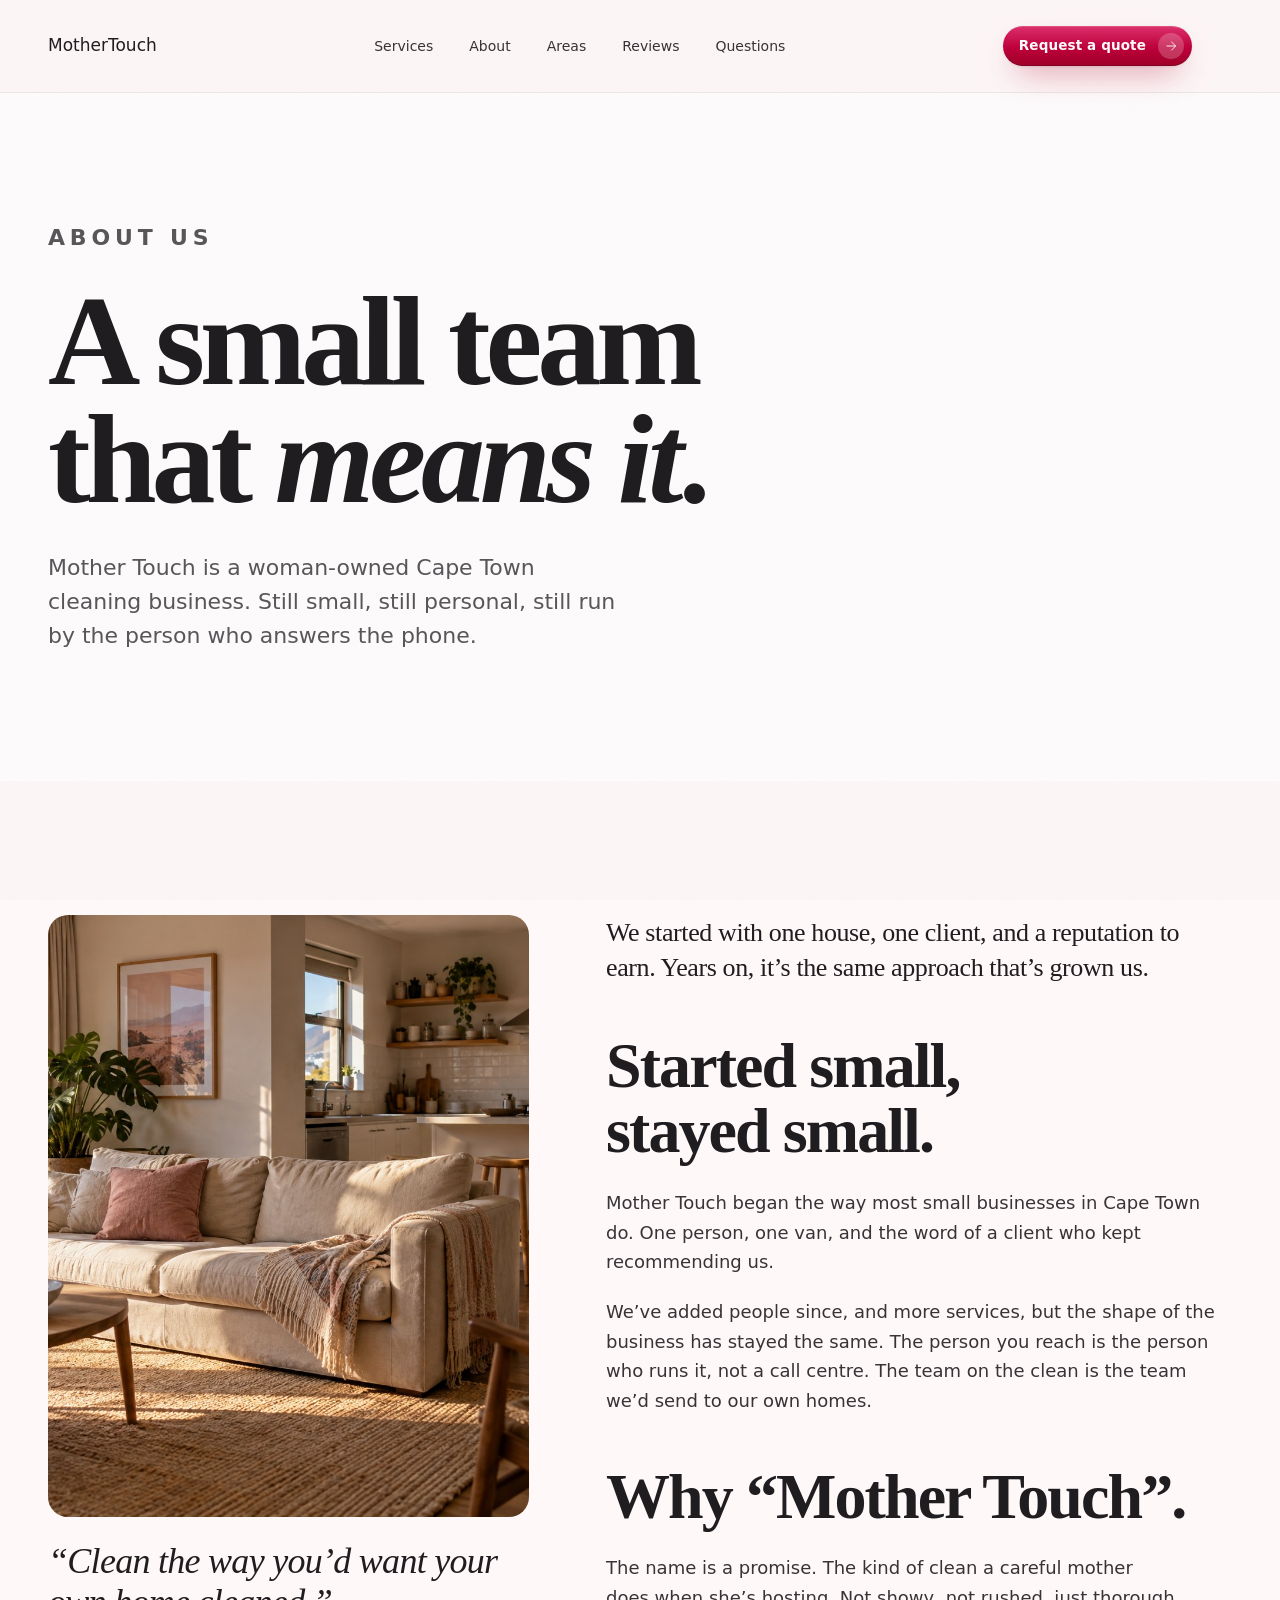
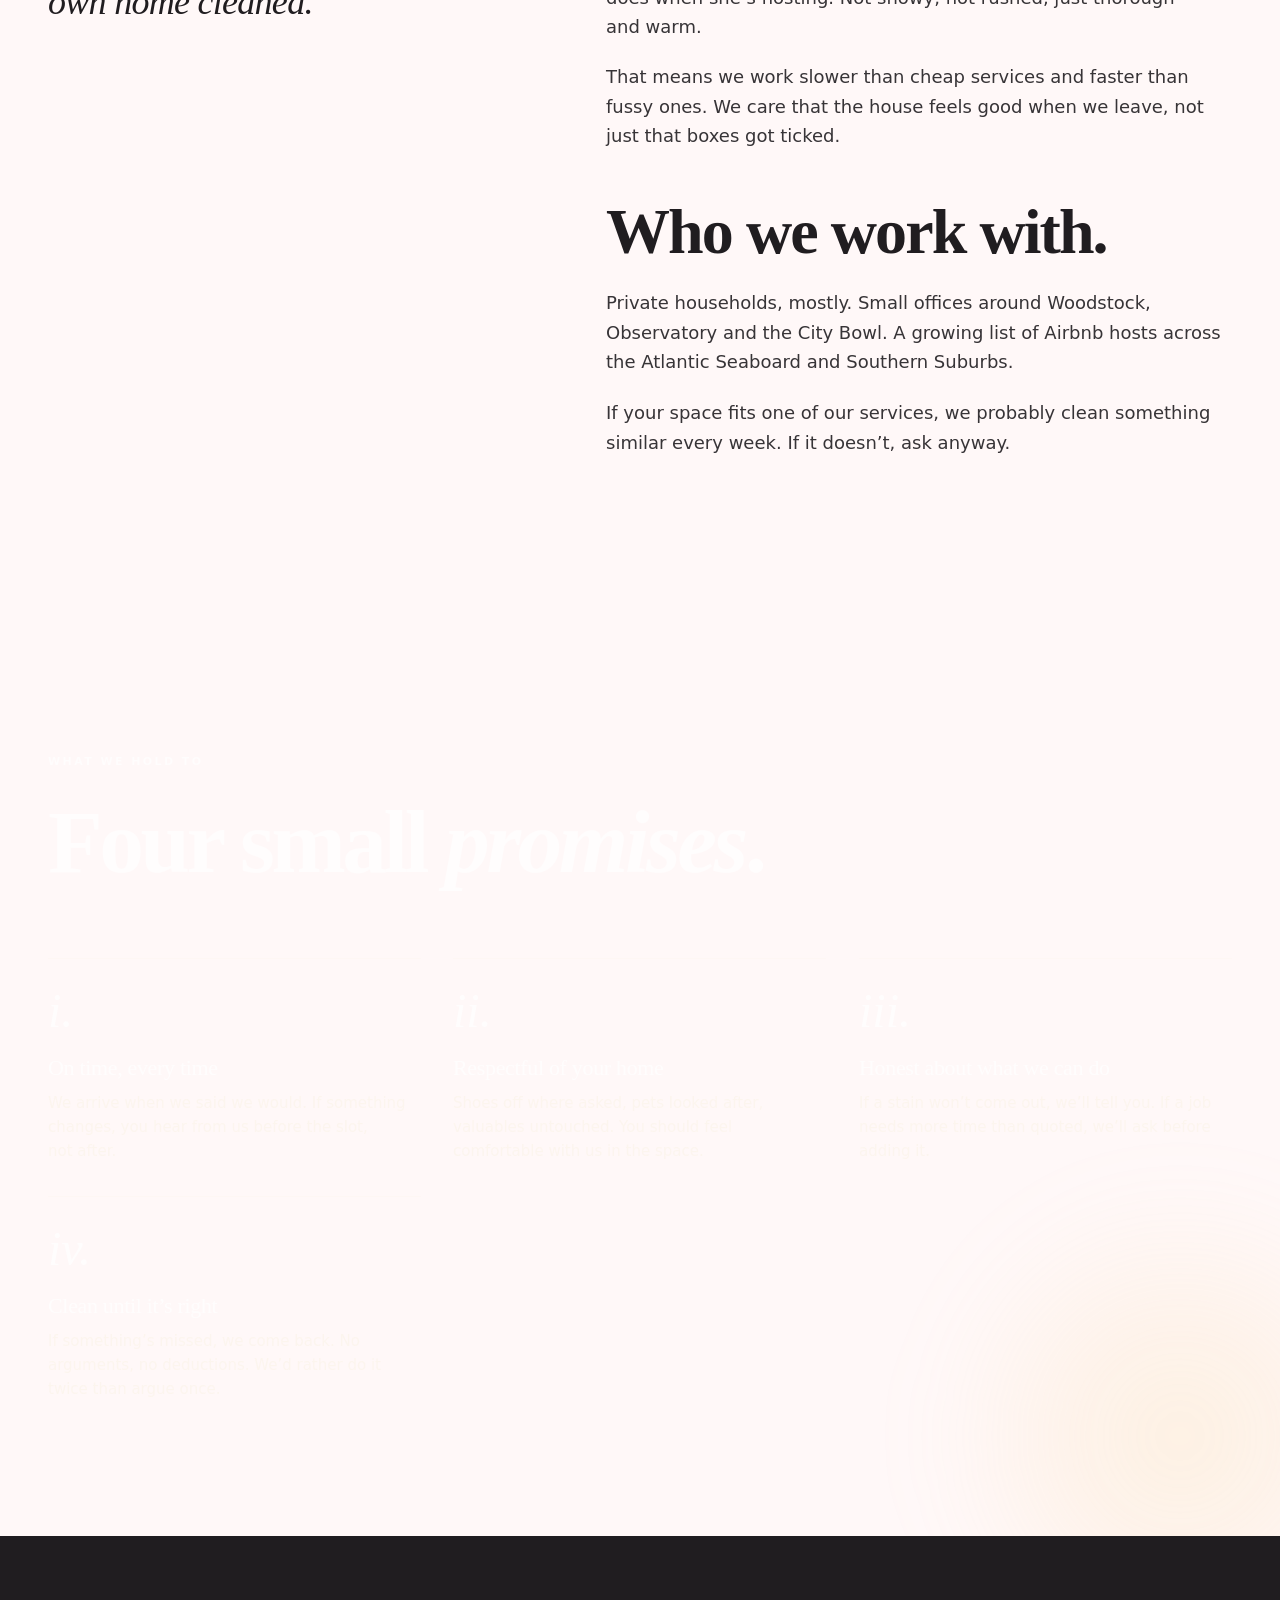
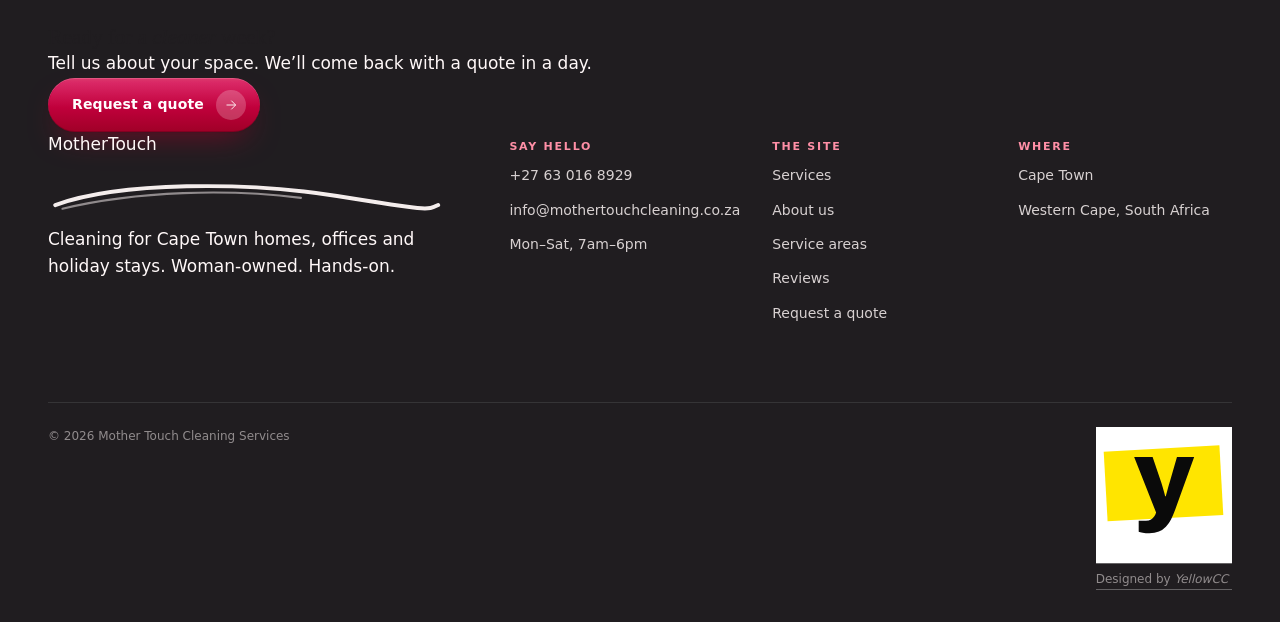
==== commit a71bb4dc: "Fix mobile layouts and navigation across Mother Touch pages" ====
--- a/about.html
+++ b/about.html
@@ -6,13 +6,20 @@
 <title>About Mother Touch | Cape Town cleaning</title>
 <meta name="description" content="A woman-owned Cape Town cleaning business, started small and still run personally. How we got here and how we work.">
 <meta name="theme-color" content="#FBF4EC">
+<link rel="icon" href="favicon.svg" type="image/svg+xml">
+<link rel="apple-touch-icon" href="favicon.svg">
 <meta property="og:title" content="About Mother Touch">
 <meta property="og:description" content="A woman-owned Cape Town cleaning business, started small and still run personally.">
 <meta property="og:type" content="website">
+<meta property="og:image" content="https://mother-touch.vercel.app/og-image.png">
+<meta property="og:image:width" content="1200">
+<meta property="og:image:height" content="630">
+<meta name="twitter:card" content="summary_large_image">
+<meta name="twitter:image" content="https://mother-touch.vercel.app/og-image.png">
 <link rel="preconnect" href="https://fonts.googleapis.com">
 <link rel="preconnect" href="https://fonts.gstatic.com" crossorigin>
 <link rel="stylesheet" href="https://fonts.googleapis.com/css2?family=Instrument+Serif:ital@0;1&family=Archivo:wght@400;500;600;700&display=swap">
-<link rel="stylesheet" href="styles.css">
+
 <script src="app.js" defer></script>
 <style>
   .page-hero {
@@ -160,6 +167,7 @@
     .values-list { grid-template-columns: 1fr; }
   }
 </style>
+<link rel="stylesheet" href="styles.css">
 </head>
 <body>
 
--- a/styles.css
+++ b/styles.css
@@ -1,76 +1,56 @@
 /* =====================================================================
-   Mother Touch Cleaning Services
-   Editorial, warm, Cape Town. Bold defined colors, no CSS slop.
-   Palette: paper + linen + ink + terracotta + sage + clay + butter.
-   Typography: Instrument Serif (display) + Archivo (UI).
+   Mother Touch Cleaning Services — v2
+   Warm, bright, trustworthy. Porcelain + pink + rose + gold.
+   Fraunces (display) + Manrope (UI) + Dancing Script (one accent).
    ===================================================================== */
 
 :root {
-  /* Core surfaces */
-  --ink:            #141210;
-  --ink-80:         #2b2520;
-  --ink-60:         #5a4e46;
-  --ink-40:         #8a7d72;
-  --ink-20:         #c9bfb3;
-
-  --paper:          #FBF4EC;
-  --paper-deep:     #F5EBDC;
-  --linen:          #EFE2CF;
-  --linen-deep:     #E4D4BC;
-
-  /* Warm palette */
-  --terracotta:     #BE4A2A;
-  --terracotta-deep:#8B2E1A;
-  --clay:           #D97756;
-  --peach:          #F0C4A8;
-  --blush:          #ECC1B4;
-
-  /* Grounding greens */
-  --sage:           #4A5742;
-  --sage-deep:      #2C3425;
-  --sage-mute:      #8A9280;
-
-  /* Gold accents */
-  --butter:         #F5CF84;
-  --ochre:          #C58E35;
-  --gold:           #B38028;
-
-  /* Rose accent */
-  --rose:           #D4596A;
-
-  /* Rules */
-  --rule-ink:       rgba(20, 18, 16, 0.14);
-  --rule-ink-soft:  rgba(20, 18, 16, 0.07);
-  --rule-light:     rgba(251, 244, 236, 0.18);
-  --rule-light-soft:rgba(251, 244, 236, 0.08);
-
-  /* Motion */
+  --porcelain:  oklch(0.985 0.008 20);
+  --paper:      oklch(0.998 0.004 20);
+  --cream:      oklch(0.955 0.028 40);
+  --blush:      oklch(0.905 0.070 10);
+  --blush-deep: oklch(0.85  0.090 8);
+  --pink:       oklch(0.76  0.165 10);
+
+  --ink:        oklch(0.235 0.006 325);
+  --ink-80:     oklch(0.33  0.007 325);
+  --ink-60:     oklch(0.46  0.008 325);
+  --ink-40:     oklch(0.62  0.004 325);
+  --ink-20:     oklch(0.78  0.003 325);
+
+  --rose:       oklch(0.50 0.22 14);
+  --rose-deep:  oklch(0.42 0.21 14);
+  --rose-soft:  oklch(0.78 0.14 8);
+  --gold:       oklch(0.63 0.14 74);
+  --gold-deep:  oklch(0.54 0.14 70);
+  --gold-soft:  oklch(0.86 0.11 82);
+
+  --rule:       oklch(0.235 0.006 325 / 0.14);
+  --rule-soft:  oklch(0.235 0.006 325 / 0.07);
+
   --ease-out:   cubic-bezier(0.22, 1, 0.36, 1);
   --ease-std:   cubic-bezier(0.4, 0, 0.2, 1);
-  --ease-spring: cubic-bezier(0.34, 1.56, 0.64, 1);
-
-  /* Type stacks */
-  --display: "Instrument Serif", "Besley", Georgia, "Times New Roman", serif;
-  --ui: "Archivo", ui-sans-serif, system-ui, -apple-system, "Segoe UI", Roboto, sans-serif;
-
-  /* Rhythm */
-  --rail-pad: clamp(20px, 4.4vw, 56px);
-  --section-y: clamp(96px, 10vw, 160px);
-  --wrap-max: 1320px;
-  --header-h: 76px;
+
+  --display: "Fraunces", Georgia, serif;
+  --ui: "Manrope", ui-sans-serif, system-ui, -apple-system, Segoe UI, Roboto, sans-serif;
+  --script: "Dancing Script", "Snell Roundhand", "Apple Chancery", cursive;
+
+  --rail-pad: clamp(20px, 4.4vw, 48px);
+  --section-y: clamp(80px, 10.5vw, 150px);
+  --wrap-max: 1280px;
 }
 
 * { box-sizing: border-box; }
 
 html {
   scroll-behavior: smooth;
-  scroll-padding-top: var(--header-h);
+  scroll-padding-top: 90px;
   -webkit-text-size-adjust: 100%;
 }
 
 body {
   margin: 0;
-  background: var(--paper);
+  background: var(--porcelain);
   color: var(--ink);
   font-family: var(--ui);
   font-weight: 400;
@@ -88,1559 +68,986 @@
   inset: 0;
   pointer-events: none;
   z-index: 200;
-  background-image: url("data:image/svg+xml;utf8,<svg xmlns='http://www.w3.org/2000/svg' width='180' height='180'><filter id='n'><feTurbulence type='fractalNoise' baseFrequency='0.9' numOctaves='2' stitchTiles='stitch'/><feColorMatrix values='0 0 0 0 0  0 0 0 0 0  0 0 0 0 0  0 0 0 0.6 0'/></filter><rect width='180' height='180' filter='url(%23n)'/></svg>");
-  opacity: 0.07;
+  background-image: url("data:image/svg+xml;utf8,<svg xmlns='http://www.w3.org/2000/svg' width='160' height='160'><filter id='n'><feTurbulence type='fractalNoise' baseFrequency='0.9' numOctaves='2' stitchTiles='stitch'/><feColorMatrix values='0 0 0 0 0  0 0 0 0 0  0 0 0 0 0  0 0 0 0.5 0'/></filter><rect width='160' height='160' filter='url(%23n)'/></svg>");
+  opacity: 0.045;
   mix-blend-mode: multiply;
 }
 
 h1, h2, h3, h4, h5, h6, p { margin: 0; }
 h1, h2, h3, h4 { text-wrap: balance; }
 p { text-wrap: pretty; }
-img, svg { display: block; max-width: 100%; height: auto; }
+img { display: block; max-width: 100%; height: auto; }
 
 .display {
   font-family: var(--display);
-  font-weight: 400;
+  font-weight: 460;
+  font-optical-sizing: auto;
+  font-variation-settings: "SOFT" 60, "opsz" 144;
   letter-spacing: -0.025em;
-  line-height: 0.98;
+  line-height: 1.02;
   color: var(--ink);
 }
-.display em { font-style: italic; color: var(--terracotta); }
-
-.hero-h1 { font-size: clamp(44px, 6.4vw, 96px); letter-spacing: -0.04em; line-height: 0.94; }
-.about-h2 { font-size: clamp(72px, 11vw, 144px); letter-spacing: -0.045em; }
-.area-h2 { font-size: clamp(64px, 9vw, 128px); letter-spacing: -0.045em; }
-.contact-h2 { font-size: clamp(44px, 6.6vw, 100px); line-height: 0.95; }
-.voices-h2 { font-size: clamp(52px, 8vw, 112px); letter-spacing: -0.04em; }
-.principles-h2 { font-size: clamp(48px, 7.5vw, 108px); letter-spacing: -0.038em; }
-
-h2.display:not(.hero-h1):not(.about-h2):not(.area-h2):not(.contact-h2):not(.voices-h2):not(.principles-h2) {
-  font-size: clamp(44px, 6vw, 88px);
+.display em {
+  font-style: italic;
+  font-weight: 440;
+  color: var(--rose);
+  font-variation-settings: "SOFT" 100, "opsz" 144;
+}
+
+.hero-h1 { font-size: clamp(44px, 6vw, 88px); letter-spacing: -0.032em; line-height: 0.98; }
+.about-h2 { font-size: clamp(60px, 9vw, 118px); letter-spacing: -0.045em; }
+.area-h2 { font-size: clamp(56px, 8vw, 108px); letter-spacing: -0.045em; line-height: 0.96; }
+.contact-h2 { font-size: clamp(44px, 6.4vw, 90px); line-height: 0.98; }
+.why-h2 { font-size: clamp(44px, 5.6vw, 78px); line-height: 1.02; }
+
+h2.display:not(.hero-h1):not(.about-h2):not(.area-h2):not(.contact-h2):not(.why-h2) {
+  font-size: clamp(40px, 5.6vw, 76px);
 }
 
 h3 {
   font-family: var(--display);
-  font-weight: 400;
-  font-size: 26px;
-  letter-spacing: -0.018em;
+  font-weight: 500;
+  font-size: 22px;
+  letter-spacing: -0.015em;
   color: var(--ink);
-  line-height: 1.15;
+  line-height: 1.2;
 }
 
 .eyebrow {
   font-family: var(--ui);
   font-size: 11px;
   font-weight: 600;
-  letter-spacing: 0.24em;
+  letter-spacing: 0.22em;
   text-transform: uppercase;
-  color: var(--terracotta);
+  color: var(--gold-deep);
   display: inline-flex;
   align-items: center;
   gap: 10px;
 }
-.eyebrow::before {
-  content: "";
-  width: 24px;
-  height: 1px;
-  background: currentColor;
-  opacity: 0.7;
-}
-.eyebrow-light { color: var(--butter); }
-.eyebrow-ink { color: var(--ink); }
-
-.lede, .section-lede {
-  font-size: 19px;
-  line-height: 1.55;
-  color: var(--ink-60);
-  max-width: 540px;
-  font-weight: 400;
-}
-.section-lede { max-width: 480px; font-size: 17px; }
+.eyebrow-dot { display: inline-block; width: 6px; height: 6px; border-radius: 999px; background: var(--gold); }
+.eyebrow-light { color: var(--rose-soft); }
+.eyebrow-light .eyebrow-dot { background: var(--rose-soft); }
+
+.lede, .section-lede { font-size: 19px; line-height: 1.55; color: var(--ink-60); max-width: 540px; }
+.section-lede { max-width: 420px; font-size: 17px; }
 
 a { color: inherit; text-decoration: none; transition: color 160ms var(--ease-std); }
-a:hover { color: var(--terracotta); }
-
-:focus-visible {
-  outline: 2px solid var(--terracotta);
-  outline-offset: 4px;
-  border-radius: 3px;
-}
-
-.rail {
-  max-width: var(--wrap-max);
-  margin: 0 auto;
-  padding-left: var(--rail-pad);
-  padding-right: var(--rail-pad);
-}
+a:hover { color: var(--rose); }
+
+:focus-visible { outline: 2px solid var(--rose); outline-offset: 4px; border-radius: 3px; }
+
+.rail { max-width: var(--wrap-max); margin: 0 auto; padding-left: var(--rail-pad); padding-right: var(--rail-pad); }
 
 .skip {
-  position: fixed;
-  top: -100px;
-  left: 16px;
-  background: var(--ink);
-  color: var(--paper);
-  padding: 14px 18px;
-  z-index: 300;
-  font-size: 13px;
-  border-radius: 6px;
-}
-.skip:focus { top: 16px; color: var(--paper); }
+  position: fixed; top: -100px; left: 16px;
+  background: var(--ink); color: var(--porcelain);
+  padding: 14px 18px; z-index: 300; font-size: 13px; border-radius: 6px;
+}
+.skip:focus { top: 16px; color: var(--porcelain); }
 
 .hp { position: absolute; left: -9999px; opacity: 0; pointer-events: none; height: 0; }
 
-/* HEADER */
+/* Header */
 .site-header {
-  position: sticky;
-  top: 0;
-  z-index: 50;
-  background: rgba(251, 244, 236, 0.88);
-  backdrop-filter: blur(16px) saturate(1.4);
-  -webkit-backdrop-filter: blur(16px) saturate(1.4);
-  border-bottom: 1px solid var(--rule-ink-soft);
-}
-.header-grid {
-  display: grid;
-  grid-template-columns: auto 1fr auto auto;
-  align-items: center;
-  gap: 40px;
-  min-height: var(--header-h);
-}
+  position: sticky; top: 0; z-index: 50;
+  background: color-mix(in oklch, var(--porcelain) 90%, transparent);
+  backdrop-filter: blur(14px) saturate(1.2);
+  -webkit-backdrop-filter: blur(14px) saturate(1.2);
+  border-bottom: 1px solid var(--rule-soft);
+}
+.header-grid { display: grid; grid-template-columns: auto 1fr auto auto; align-items: center; gap: 40px; min-height: 92px; }
+
 .wordmark {
-  position: relative;
-  font-family: var(--display);
-  font-size: 28px;
-  font-weight: 400;
-  letter-spacing: -0.03em;
-  line-height: 1;
-  color: var(--ink);
-  display: inline-flex;
-  align-items: baseline;
-  gap: 0.06em;
-  padding-bottom: 10px;
-}
-.wordmark .wm-italic {
-  font-style: italic;
-  color: var(--terracotta);
-}
-.wordmark:hover .wm-italic { color: var(--terracotta-deep); }
-.wordmark::after {
-  content: "";
-  position: absolute;
-  left: 0;
-  right: 0;
-  bottom: -2px;
-  height: 10px;
-  background-image: url("data:image/svg+xml;utf8,<svg xmlns='http://www.w3.org/2000/svg' viewBox='0 0 200 14' preserveAspectRatio='none'><path d='M4 10 C 40 2 110 2 160 7 S 192 12 196 9' stroke='%23BE4A2A' stroke-width='2' stroke-linecap='round' fill='none' opacity='0.95'/></svg>");
-  background-repeat: no-repeat;
-  background-size: 100% 100%;
-  pointer-events: none;
-  opacity: 0.9;
-  transition: opacity 220ms var(--ease-std);
-}
-.wordmark:hover::after { opacity: 1; }
+  display: inline-flex; align-items: center;
+  text-decoration: none; color: inherit;
+}
+.wordmark-img {
+  display: block;
+  height: 68px;
+  width: auto;
+  max-width: 220px;
+  object-fit: contain;
+  transition: transform 300ms var(--ease-out), opacity 300ms var(--ease-std);
+}
+.wordmark:hover .wordmark-img { opacity: 0.88; transform: translateY(-1px); }
+@media (max-width: 600px) {
+  .wordmark-img { height: 50px; max-width: 160px; }
+  .header-grid { min-height: 72px; }
+}
 
 .nav {
-  display: flex;
-  gap: 36px;
-  justify-content: center;
-  font-family: var(--ui);
-  font-size: 13px;
-  font-weight: 500;
-  letter-spacing: 0.01em;
-  color: var(--ink-80);
+  display: flex; gap: 36px; justify-content: center;
+  font-size: 14px; font-weight: 500; color: var(--ink-80);
 }
 .nav a { position: relative; padding: 4px 0; }
 .nav a::after {
-  content: "";
-  position: absolute;
-  left: 0; right: 0;
-  bottom: -4px;
-  height: 1px;
-  background: var(--terracotta);
-  transform: scaleX(0);
-  transform-origin: left center;
+  content: ""; position: absolute; left: 0; right: 0; bottom: -4px;
+  height: 1px; background: var(--rose);
+  transform: scaleX(0); transform-origin: left center;
   transition: transform 280ms var(--ease-out);
 }
 .nav a:hover::after { transform: scaleX(1); }
 
-/* CTAs */
+/* Pill CTA */
 .pill-cta {
-  display: inline-flex;
-  align-items: center;
-  gap: 10px;
-  padding: 10px 10px 10px 22px;
-  background: var(--terracotta);
-  color: var(--paper);
-  border: 0;
+  display: inline-flex; align-items: center; gap: 12px;
+  padding: 12px 14px 12px 24px;
+  background: linear-gradient(180deg, oklch(0.56 0.22 14) 0%, var(--rose) 55%, var(--rose-deep) 100%);
+  color: #ffffff;
+  border: 0; border-radius: 999px;
+  font-family: var(--ui); font-size: 14px; font-weight: 600; letter-spacing: 0.01em;
+  cursor: pointer;
+  position: relative; isolation: isolate;
+  transition: transform 300ms var(--ease-out), box-shadow 300ms var(--ease-std), filter 300ms var(--ease-std);
+  text-decoration: none; white-space: nowrap;
+  box-shadow:
+    inset 0 1px 0 rgba(255,255,255,0.3),
+    inset 0 -1px 0 rgba(0,0,0,0.18),
+    0 1px 2px rgba(0,0,0,0.08),
+    0 14px 32px -14px oklch(0.44 0.22 14 / 0.7);
+}
+.pill-cta::before {
+  content: ""; position: absolute; inset: 1px;
   border-radius: 999px;
-  font-family: var(--ui);
-  font-size: 14px;
-  font-weight: 500;
-  cursor: pointer;
-  transition: background 300ms var(--ease-out), transform 300ms var(--ease-out);
-  text-decoration: none;
-  white-space: nowrap;
-}
-.pill-cta:hover { background: var(--terracotta-deep); color: var(--paper); transform: translateY(-1px); }
+  background: linear-gradient(180deg, rgba(255,255,255,0.18) 0%, transparent 55%);
+  pointer-events: none; z-index: -1;
+}
+.pill-cta:hover {
+  color: #ffffff;
+  transform: translateY(-2px);
+  filter: brightness(1.06);
+  box-shadow:
+    inset 0 1px 0 rgba(255,255,255,0.4),
+    inset 0 -1px 0 rgba(0,0,0,0.18),
+    0 2px 4px rgba(0,0,0,0.1),
+    0 22px 40px -16px oklch(0.44 0.22 14 / 0.8);
+}
 .pill-cta:active { transform: translateY(0) scale(0.98); }
 .pill-arrow {
-  display: inline-flex;
-  align-items: center;
-  justify-content: center;
-  width: 32px;
-  height: 32px;
+  display: inline-flex; align-items: center; justify-content: center;
+  width: 30px; height: 30px; border-radius: 999px;
+  background: color-mix(in oklch, var(--porcelain) 22%, transparent);
+  color: var(--porcelain);
+  transition: transform 320ms var(--ease-out), background 320ms var(--ease-std);
+}
+.pill-cta:hover .pill-arrow { transform: translateX(2px); background: color-mix(in oklch, var(--porcelain) 32%, transparent); }
+.pill-cta-ink { background: var(--ink); box-shadow: 0 10px 24px -14px oklch(0.235 0.006 325 / 0.5); }
+.pill-cta-ink:hover { background: var(--ink-80); }
+.pill-cta-full { width: 100%; justify-content: space-between; padding: 14px 14px 14px 24px; font-size: 15px; }
+.pill-cta-full .pill-arrow { width: 36px; height: 36px; }
+.pill-cta-header { font-size: 13.5px; padding: 7px 8px 7px 16px; }
+.pill-cta-header .pill-arrow { width: 26px; height: 26px; }
+
+.ghost-cta {
+  display: inline-flex; align-items: center; gap: 10px;
+  font-size: 14px; font-weight: 500; padding: 10px 16px;
+  color: var(--ink-80);
+  background: var(--porcelain);
+  border: 1px solid color-mix(in oklch, var(--ink) 14%, transparent);
   border-radius: 999px;
-  background: rgba(251, 244, 236, 0.2);
-  color: var(--paper);
-  transition: transform 320ms var(--ease-out), background 320ms var(--ease-std);
-}
-.pill-cta:hover .pill-arrow { transform: translateX(2px); background: rgba(251, 244, 236, 0.32); }
-
-.pill-cta-ink { background: var(--ink); color: var(--paper); }
-.pill-cta-ink:hover { background: var(--ink-80); color: var(--paper); }
-.pill-cta-paper { background: var(--paper); color: var(--ink); }
-.pill-cta-paper:hover { background: var(--linen); color: var(--ink); }
-.pill-cta-paper .pill-arrow { background: rgba(20, 18, 16, 0.12); color: var(--ink); }
-.pill-cta-paper:hover .pill-arrow { background: rgba(20, 18, 16, 0.2); }
-
-.pill-cta-full { width: 100%; justify-content: space-between; padding: 14px 14px 14px 26px; font-size: 15px; }
-.pill-cta-full .pill-arrow { width: 38px; height: 38px; }
-.pill-cta-header { font-size: 13px; padding: 8px 8px 8px 16px; }
-.pill-cta-header .pill-arrow { width: 28px; height: 28px; }
-
-.ghost-cta {
-  display: inline-flex;
-  align-items: center;
-  gap: 8px;
-  font-size: 14px;
-  font-weight: 500;
-  padding: 10px 0;
-  color: var(--ink-80);
-  border-bottom: 1px solid var(--rule-ink);
-  transition: color 200ms var(--ease-std), border-color 200ms var(--ease-std), gap 220ms var(--ease-out);
-}
-.ghost-cta:hover { color: var(--terracotta); border-color: var(--terracotta); gap: 14px; }
-
-.arrow-link {
-  display: inline-flex;
-  align-items: center;
-  gap: 10px;
-  font-size: 14px;
-  font-weight: 500;
-  color: var(--terracotta);
-  padding-bottom: 4px;
-  border-bottom: 1px solid currentColor;
-  transition: gap 300ms var(--ease-out), color 180ms var(--ease-std);
-}
-.arrow-link:hover { gap: 16px; color: var(--terracotta-deep); }
-.arrow-link-light { color: var(--butter); }
-.arrow-link-light:hover { color: var(--paper); }
-.arrow-icon { display: inline-flex; align-items: center; }
+  transition: color 200ms var(--ease-std), border-color 200ms var(--ease-std), background 200ms var(--ease-std);
+}
+.ghost-cta:hover {
+  color: var(--rose); border-color: var(--rose);
+  background: color-mix(in oklch, var(--rose) 6%, var(--porcelain));
+}
+.ghost-icon { display: inline-flex; align-items: center; color: #25D366; }
+.ghost-cta:hover .ghost-icon { color: var(--rose); }
 
 /* Mobile menu */
 .menu-toggle { display: none; }
 @media (max-width: 920px) {
   .nav, .pill-cta-header { display: none; }
   .menu-toggle {
-    display: inline-flex;
-    flex-direction: column;
-    gap: 5px;
-    padding: 10px;
-    background: transparent;
-    border: 0;
-    cursor: pointer;
-    position: relative;
-    z-index: 65;
+    display: inline-flex; flex-direction: column; gap: 5px; padding: 10px;
+    background: transparent; border: 0; cursor: pointer;
+    position: relative; z-index: 65;
   }
   .menu-dash {
-    display: block;
-    width: 22px;
-    height: 1.5px;
+    display: block; width: 22px; height: 1.5px;
     background: var(--ink);
-    transition: transform 420ms var(--ease-out);
+    transition: transform 320ms var(--ease-out);
   }
   .menu-toggle[aria-expanded="true"] .menu-dash:first-child { transform: translateY(3px) rotate(45deg); }
   .menu-toggle[aria-expanded="true"] .menu-dash:last-child { transform: translateY(-4px) rotate(-45deg); }
   .header-grid { grid-template-columns: auto 1fr auto; gap: 16px; }
   body.menu-open { overflow: hidden; }
-  /* backdrop-filter on the header creates a containing block that traps
-     fixed descendants - lift it while the menu is open so the CTA pins
-     to the viewport bottom, not the header. */
-  body.menu-open .site-header {
-    backdrop-filter: none;
-    -webkit-backdrop-filter: none;
-    background: transparent;
-    border-bottom-color: transparent;
-  }
-
   body.menu-open .nav {
-    position: fixed;
-    top: 0;
-    right: 0;
-    bottom: 0;
-    left: 0;
-    padding-top: calc(var(--header-h) + 24px) !important;
-    background:
-      radial-gradient(ellipse 70% 50% at 20% 20%, rgba(240, 196, 168, 0.5) 0%, transparent 60%),
-      radial-gradient(ellipse 60% 60% at 85% 80%, rgba(245, 207, 132, 0.4) 0%, transparent 65%),
-      var(--paper);
-    display: flex;
-    flex-direction: column;
-    gap: 0;
-    padding: 48px var(--rail-pad) 160px;
-    z-index: 55;
-    overflow-y: auto;
-    animation: menu-in 420ms var(--ease-out) both;
-  }
-  body.menu-open .nav::before {
-    content: "";
-    position: absolute;
-    inset: 0;
-    background-image: url("data:image/svg+xml;utf8,<svg xmlns='http://www.w3.org/2000/svg' width='180' height='180'><filter id='n'><feTurbulence type='fractalNoise' baseFrequency='0.9' numOctaves='2' stitchTiles='stitch'/><feColorMatrix values='0 0 0 0 0  0 0 0 0 0  0 0 0 0 0  0 0 0 0.5 0'/></filter><rect width='180' height='180' filter='url(%23n)'/></svg>");
-    opacity: 0.08;
-    mix-blend-mode: multiply;
-    pointer-events: none;
+    position: fixed; inset: 72px 0 0 0;
+    background: var(--porcelain);
+    display: flex; flex-direction: column; gap: 0;
+    padding: 32px var(--rail-pad) 48px;
+    z-index: 55; overflow-y: auto;
   }
   body.menu-open .nav a {
-    font-family: var(--display);
-    font-size: clamp(36px, 10vw, 56px);
-    font-weight: 400;
-    letter-spacing: -0.03em;
-    line-height: 1;
-    padding: 22px 0;
-    border-bottom: 1px solid var(--rule-ink-soft);
-    color: var(--ink);
-    position: relative;
-    display: flex;
-    justify-content: space-between;
-    align-items: center;
-    opacity: 0;
-    transform: translateX(-20px);
-    animation: menu-item-in 500ms var(--ease-out) both;
-  }
-  body.menu-open .nav a:nth-child(1) { animation-delay: 120ms; }
-  body.menu-open .nav a:nth-child(2) { animation-delay: 180ms; }
-  body.menu-open .nav a:nth-child(3) { animation-delay: 240ms; }
-  body.menu-open .nav a:nth-child(4) { animation-delay: 300ms; }
-  body.menu-open .nav a:nth-child(5) { animation-delay: 360ms; }
+    font-family: var(--display); font-size: 38px; font-weight: 460;
+    letter-spacing: -0.025em; padding: 20px 0;
+    border-bottom: 1px solid var(--rule-soft); color: var(--ink);
+  }
   body.menu-open .nav a::after { display: none; }
-  body.menu-open .nav a::before {
-    content: "";
-    width: 10px;
-    height: 10px;
-    border-radius: 50%;
-    background: var(--terracotta);
-    transform: scale(0);
-    transition: transform 300ms var(--ease-spring);
-    margin-right: 16px;
-    order: 2;
-  }
-  body.menu-open .nav a:hover::before,
-  body.menu-open .nav a[aria-current="page"]::before { transform: scale(1); }
-
-  @keyframes menu-in {
-    0% { opacity: 0; transform: translateY(-8px); }
-    100% { opacity: 1; transform: translateY(0); }
-  }
-  @keyframes menu-item-in {
-    0% { opacity: 0; transform: translateX(-20px); }
-    100% { opacity: 1; transform: translateX(0); }
-  }
-
   body.menu-open .pill-cta-header {
-    display: inline-flex;
-    position: fixed;
-    bottom: 32px;
-    left: var(--rail-pad);
-    right: var(--rail-pad);
-    z-index: 56;
-    justify-content: space-between;
-    padding: 16px 16px 16px 26px;
-    font-size: 16px;
-    opacity: 0;
-    transform: translateY(20px);
-    animation: menu-cta-in 500ms var(--ease-out) 460ms forwards;
-    box-shadow: 0 20px 40px -20px rgba(139, 46, 26, 0.5);
-  }
-  body.menu-open .pill-cta-header .pill-arrow { width: 40px; height: 40px; }
-  @keyframes menu-cta-in {
-    0% { opacity: 0; transform: translateY(20px); }
-    100% { opacity: 1; transform: translateY(0); }
-  }
-}
-
-/* HERO - full viewport, no massive top gap */
+    display: inline-flex; position: fixed;
+    bottom: 32px; left: var(--rail-pad); right: var(--rail-pad);
+    z-index: 56; justify-content: space-between;
+    padding: 14px 14px 14px 24px; font-size: 15px;
+  }
+  body.menu-open .pill-cta-header .pill-arrow { width: 36px; height: 36px; }
+}
+
+/* Hero */
 .hero {
-  position: relative;
-  min-height: calc(100svh - var(--header-h));
-  min-height: calc(100vh - var(--header-h));
-  padding-top: clamp(16px, 2.5vw, 32px);
-  padding-bottom: clamp(32px, 4vw, 56px);
-  overflow: hidden;
+  padding-top: clamp(32px, 4vw, 56px);
+  padding-bottom: clamp(48px, 6vw, 80px);
+  position: relative; overflow: hidden;
+  min-height: min(820px, calc(100vh - 80px));
   display: flex;
   align-items: center;
-  background: var(--paper);
-}
-
+}
 .hero::before {
-  content: "";
+  content: ""; position: absolute;
+  top: -20%; right: -10%; width: 70%; height: 100%;
+  background: radial-gradient(ellipse at center, color-mix(in oklch, var(--pink) 70%, transparent), transparent 65%);
+  pointer-events: none; z-index: 0;
+}
+.hero::after {
+  content: ""; position: absolute;
+  bottom: -10%; left: -8%; width: 45%; height: 60%;
+  background: radial-gradient(ellipse at center, color-mix(in oklch, var(--blush) 85%, transparent), transparent 70%);
+  pointer-events: none; z-index: 0;
+}
+
+/* Hero decorative sparkles + bubbles */
+.hero-decor {
   position: absolute;
-  top: -140px;
-  right: -200px;
-  width: 760px;
-  height: 760px;
-  border-radius: 50%;
-  background: radial-gradient(circle at 40% 40%, var(--peach) 0%, var(--blush) 40%, transparent 70%);
-  filter: blur(60px);
-  opacity: 0.55;
+  inset: 0;
   pointer-events: none;
-  animation: float-a 22s ease-in-out infinite alternate;
-}
-.hero::after {
-  content: "";
+  z-index: 1;
+  overflow: hidden;
+}
+.decor-sparkle {
   position: absolute;
-  bottom: -180px;
-  left: -160px;
-  width: 540px;
-  height: 540px;
-  border-radius: 50%;
-  background: radial-gradient(circle at 50% 50%, var(--butter) 0%, var(--linen) 50%, transparent 72%);
-  filter: blur(80px);
-  opacity: 0.5;
-  pointer-events: none;
-  animation: float-b 26s ease-in-out infinite alternate;
-}
-
-@keyframes float-a {
-  0% { transform: translate(0, 0) scale(1); }
-  100% { transform: translate(-40px, 30px) scale(1.08); }
-}
-@keyframes float-b {
-  0% { transform: translate(0, 0) scale(1); }
-  100% { transform: translate(60px, -40px) scale(1.1); }
-}
-
-.hero .rail { position: relative; z-index: 2; width: 100%; }
+  color: var(--gold);
+  opacity: 0;
+  animation: sparkle-fade 1200ms var(--ease-out) forwards, sparkle-float 6s ease-in-out infinite;
+  filter: drop-shadow(0 2px 8px rgba(200, 145, 46, 0.3));
+}
+.decor-sparkle-1 { top: 14%; left: 46%; color: var(--gold); animation-delay: 400ms, 400ms; }
+.decor-sparkle-2 { top: 32%; right: 48%; color: var(--rose); animation-delay: 800ms, 800ms; }
+.decor-sparkle-3 { top: 68%; left: 44%; color: var(--gold); animation-delay: 1100ms, 1100ms; }
+.decor-sparkle-4 { top: 8%; right: 2%; color: var(--rose-soft); animation-delay: 600ms, 600ms; }
+
+@keyframes sparkle-fade {
+  from { opacity: 0; transform: scale(0.3) rotate(-30deg); }
+  to { opacity: 1; transform: scale(1) rotate(0deg); }
+}
+@keyframes sparkle-float {
+  0%, 100% { transform: translateY(0) rotate(0deg); opacity: 0.9; }
+  50% { transform: translateY(-14px) rotate(12deg); opacity: 1; }
+}
+
+.decor-bubble {
+  position: absolute;
+  border-radius: 999px;
+  background: radial-gradient(circle at 30% 30%, color-mix(in oklch, var(--pink) 50%, transparent), color-mix(in oklch, var(--pink) 15%, transparent) 70%, transparent);
+  filter: blur(1px);
+  animation: bubble-float 9s ease-in-out infinite;
+}
+.decor-bubble-1 { top: 55%; left: 8%; width: 90px; height: 90px; animation-delay: 0s; }
+.decor-bubble-2 { top: 22%; left: 32%; width: 50px; height: 50px; animation-delay: 2s; opacity: 0.7; }
+.decor-bubble-3 { top: 78%; left: 40%; width: 36px; height: 36px; animation-delay: 4s; opacity: 0.6; }
+
+@keyframes bubble-float {
+  0%, 100% { transform: translateY(0) translateX(0); }
+  33% { transform: translateY(-20px) translateX(10px); }
+  66% { transform: translateY(10px) translateX(-8px); }
+}
+
+@media (prefers-reduced-motion: reduce) {
+  .decor-sparkle, .decor-bubble { animation: none !important; opacity: 0.7 !important; }
+}
+@media (max-width: 820px) {
+  .decor-bubble-1 { width: 60px; height: 60px; left: 4%; }
+  .decor-sparkle-3, .decor-sparkle-4 { display: none; }
+}
+.hero > .rail { position: relative; z-index: 1; width: 100%; }
+
 .hero-grid {
   display: grid;
-  grid-template-columns: 1.1fr 0.9fr;
-  gap: clamp(32px, 5vw, 80px);
+  grid-template-columns: 1.08fr 0.92fr;
+  gap: clamp(32px, 5vw, 72px);
   align-items: center;
 }
-.hero-copy .eyebrow { margin-bottom: 20px; }
-.hero-copy .hero-h1 { margin-bottom: 24px; }
-.hero-copy .lede { margin-bottom: 32px; }
-.cta-row { display: flex; align-items: center; gap: 24px; flex-wrap: wrap; }
+.hero-copy {
+  display: flex;
+  flex-direction: column;
+  justify-content: space-between;
+  min-height: min(640px, calc(100vh - 180px));
+}
+.hero-copy .eyebrow { margin-bottom: 0; }
+.hero-copy .hero-h1 { margin-top: 20px; margin-bottom: 20px; }
+.hero-copy .lede { margin: 0; max-width: 500px; font-size: 17px; color: var(--ink-80); }
+.hero-lede-card {
+  margin-bottom: auto;
+  padding: 20px 24px;
+  border-radius: 18px;
+  background: color-mix(in oklch, var(--porcelain) 55%, transparent);
+  backdrop-filter: blur(16px) saturate(1.4);
+  -webkit-backdrop-filter: blur(16px) saturate(1.4);
+  border: 1px solid color-mix(in oklch, white 50%, transparent);
+  box-shadow:
+    0 1px 0 rgba(255, 255, 255, 0.4) inset,
+    0 8px 24px -12px rgba(135, 61, 85, 0.15);
+  max-width: 520px;
+}
+.cta-row { display: flex; align-items: center; gap: 14px; flex-wrap: wrap; margin-top: 32px; margin-bottom: 24px; }
+.hero-marks { margin-top: 4px; }
+
+/* Typewriter */
+.type-line {
+  display: inline-block;
+  position: relative;
+  min-height: 1em;
+}
+.type-line::after {
+  content: "";
+  display: inline-block;
+  width: 0.08em;
+  height: 0.85em;
+  background: currentColor;
+  margin-left: 0.08em;
+  vertical-align: baseline;
+  opacity: 0.85;
+  animation: caret 0.85s steps(1) infinite;
+}
+.type-line.typed::after {
+  content: none !important;
+  display: none !important;
+  width: 0 !important;
+  background: transparent !important;
+  animation: none !important;
+}
+@keyframes caret { 50% { opacity: 0; } }
+
+.hero-marks {
+  display: flex; flex-wrap: wrap; gap: 10px 20px;
+  list-style: none; padding: 0; margin: 0;
+}
+.hero-marks li {
+  display: inline-flex; align-items: center; gap: 8px;
+  font-size: 13px; font-weight: 500; color: var(--ink-60);
+}
+.hero-marks li::before {
+  content: ""; width: 14px; height: 14px; border-radius: 999px;
+  background: var(--rose-soft);
+  flex-shrink: 0;
+  background-image: url("data:image/svg+xml;utf8,<svg xmlns='http://www.w3.org/2000/svg' viewBox='0 0 24 24' fill='none' stroke='%23873D55' stroke-width='3' stroke-linecap='round' stroke-linejoin='round'><path d='M5 13l4 4 10-10'/></svg>");
+  background-size: 10px; background-position: center; background-repeat: no-repeat;
+}
 
 .hero-figure {
-  margin: 0;
-  position: relative;
-  aspect-ratio: 4 / 5;
-  max-height: calc(100svh - var(--header-h) - 140px);
-  width: 100%;
-  overflow: hidden;
-  border-radius: 20px;
+  margin: 0; position: relative;
+  aspect-ratio: 5 / 6;
+  max-height: calc(100vh - 180px);
+  overflow: hidden; border-radius: 20px;
   background: var(--blush);
-  box-shadow: 0 40px 80px -40px rgba(20, 18, 16, 0.5), 0 10px 30px -20px rgba(190, 74, 42, 0.3);
-}
-.hero-figure img { width: 100%; height: 100%; object-fit: cover; object-position: 50% 55%; transform: scale(1.02); }
-
-.hero-badge {
-  position: absolute;
-  left: 20px;
-  bottom: 20px;
-  padding: 10px 16px;
-  background: var(--paper);
-  color: var(--ink);
-  font-size: 12px;
-  letter-spacing: 0.08em;
-  text-transform: uppercase;
-  border-radius: 999px;
-  font-family: var(--ui);
-  font-weight: 600;
-  display: inline-flex;
-  align-items: center;
-  gap: 8px;
-  box-shadow: 0 10px 24px -10px rgba(20, 18, 16, 0.4);
-}
-.hero-badge::before {
-  content: "";
-  width: 6px;
-  height: 6px;
-  border-radius: 50%;
-  background: var(--sage);
-}
-
-.hero-sig {
-  position: absolute;
-  top: 24px;
-  right: 24px;
-  background: var(--terracotta);
-  color: var(--paper);
-  padding: 14px 18px;
-  border-radius: 14px;
-  font-family: var(--display);
-  font-style: italic;
-  font-size: 15px;
-  line-height: 1.2;
-  max-width: 180px;
-  transform: rotate(3deg);
-  box-shadow: 0 20px 40px -20px rgba(139, 46, 26, 0.6);
-}
+  box-shadow: 0 40px 80px -40px oklch(0.235 0.006 325 / 0.4),
+              0 0 0 1px color-mix(in oklch, var(--ink) 6%, transparent);
+}
+.hero-figure img { width: 100%; height: 100%; object-fit: cover; object-position: 50% 40%; }
 
 @media (max-width: 820px) {
-  .hero-grid { grid-template-columns: 1fr; gap: 36px; }
-  .hero-figure { order: 2; aspect-ratio: 4 / 5; max-height: 72svh; }
-  .hero { min-height: auto; padding-top: 32px; padding-bottom: 72px; }
-  .hero-sig {
-    top: 16px;
-    right: 16px;
-    padding: 10px 14px;
-    font-size: 13px;
-    max-width: 150px;
-  }
-}
-@media (max-width: 600px) {
-  .hero-copy .lede { margin-bottom: 28px; }
-  .cta-row { gap: 16px; }
-  .pill-cta { padding: 11px 11px 11px 22px; font-size: 14px; }
-  .pill-arrow { width: 32px; height: 32px; }
-}
-
-/* MARQUEE */
-.marquee {
-  background: var(--ink);
-  color: var(--paper);
-  padding: 28px 0;
-  overflow: hidden;
-  border-top: 1px solid var(--rule-light-soft);
-  border-bottom: 1px solid var(--rule-light-soft);
-}
-.marquee-track {
-  display: flex;
-  gap: 48px;
-  animation: marquee-scroll 36s linear infinite;
-  will-change: transform;
-  width: max-content;
-}
-.marquee-item {
-  font-family: var(--display);
-  font-size: clamp(22px, 2.4vw, 32px);
-  letter-spacing: -0.018em;
-  display: inline-flex;
-  align-items: center;
-  gap: 48px;
-  white-space: nowrap;
-}
-.marquee-item em { color: var(--butter); font-style: italic; }
-.marquee-dot {
-  width: 8px;
-  height: 8px;
-  border-radius: 50%;
-  background: var(--terracotta);
-  flex-shrink: 0;
-}
-@keyframes marquee-scroll {
-  0% { transform: translateX(0); }
-  100% { transform: translateX(-50%); }
-}
-
-/* SECTION HEADS */
+  .hero {
+    min-height: 0;
+    padding-top: 24px;
+    padding-bottom: 56px;
+    display: block;
+  }
+  .hero-grid {
+    grid-template-columns: 1fr;
+    gap: 28px;
+  }
+  .hero-figure {
+    order: -1;
+    aspect-ratio: 5 / 4;
+    max-height: 56vh;
+    border-radius: 16px;
+  }
+  .hero-figure img { object-position: 50% 25%; }
+  .hero-copy { min-height: 0; }
+  .hero-copy .eyebrow { margin-bottom: 14px; }
+  .hero-copy .hero-h1 { margin-top: 6px; margin-bottom: 16px; }
+  .hero-copy .lede { font-size: 15px; }
+  .cta-row { margin-top: 18px; margin-bottom: 18px; gap: 10px; }
+  .hero-lede-card { padding: 16px 18px; max-width: none; border-radius: 14px; }
+  .hero-marks { gap: 6px 14px; }
+  .hero-marks li { font-size: 12px; }
+  .hero-marks li::before { width: 12px; height: 12px; background-size: 8px; }
+  /* Decor: keep only one subtle sparkle + one bubble on mobile */
+  .decor-sparkle-2, .decor-sparkle-4,
+  .decor-bubble-2, .decor-bubble-3 { display: none; }
+  .decor-sparkle-1 { top: 2%; right: 4%; left: auto; }
+  .decor-sparkle-3 { top: 50%; left: 85%; }
+  .decor-bubble-1 { top: 70%; left: -5%; width: 70px; height: 70px; }
+}
+@media (max-width: 420px) {
+  .hero-h1 { font-size: 42px !important; letter-spacing: -0.03em; }
+  .cta-row .pill-cta { padding: 11px 12px 11px 20px; font-size: 13.5px; }
+  .ghost-cta { padding: 9px 14px; font-size: 13px; }
+}
+
+/* Section head */
 .section-head {
-  display: grid;
-  grid-template-columns: 1fr auto;
-  align-items: end;
-  gap: 48px;
-  margin-bottom: 72px;
-}
+  display: grid; grid-template-columns: 1fr auto;
+  align-items: end; gap: 48px; margin-bottom: 72px;
+}
+.section-head > div .eyebrow { margin-bottom: 24px; }
 .section-head-left { grid-template-columns: 1fr; }
-.section-head .section-lede { max-width: 440px; }
+.section-head-left .eyebrow { margin-bottom: 20px; }
+.section-head .section-lede { max-width: 420px; }
 @media (max-width: 820px) {
   .section-head { grid-template-columns: 1fr; gap: 20px; margin-bottom: 48px; }
 }
 
-/* SERVICES */
+/* Services */
 .services {
   padding-top: var(--section-y);
   padding-bottom: var(--section-y);
-  background: var(--linen);
-  position: relative;
-}
-.svc-bento {
-  display: grid;
-  grid-template-columns: 1.35fr 1fr 1fr;
-  grid-auto-rows: minmax(240px, auto);
-  gap: 18px;
-  grid-auto-flow: dense;
-}
+  background: var(--cream);
+  border-top: 1px solid color-mix(in oklch, var(--ink) 5%, transparent);
+}
+.svc-grid { display: grid; grid-template-columns: repeat(3, 1fr); gap: 28px; }
+
 .svc {
   background: var(--paper);
   border-radius: 20px;
-  padding: 32px 32px 28px;
-  display: flex;
-  flex-direction: column;
-  justify-content: space-between;
-  position: relative;
   overflow: hidden;
-  border: 1px solid var(--rule-ink-soft);
-  transition: transform 520ms var(--ease-out), border-color 520ms var(--ease-std), box-shadow 520ms var(--ease-std);
+  border: 1px solid var(--rule-soft);
+  display: flex; flex-direction: column;
+  transition: transform 500ms var(--ease-out),
+              border-color 500ms var(--ease-std),
+              box-shadow 500ms var(--ease-std);
   will-change: transform;
 }
 .svc:hover {
   transform: translateY(-6px);
-  border-color: rgba(190, 74, 42, 0.3);
-  box-shadow: 0 30px 60px -32px rgba(139, 46, 26, 0.35);
-}
-.svc h3 { margin-bottom: 14px; }
-.svc p { color: var(--ink-60); font-size: 15px; line-height: 1.55; margin-bottom: 28px; }
+  border-color: color-mix(in oklch, var(--rose) 20%, transparent);
+  box-shadow: 0 30px 60px -32px oklch(0.44 0.11 7 / 0.3);
+}
+.svc-figure {
+  margin: 0; aspect-ratio: 4 / 3;
+  overflow: hidden; background: var(--blush); position: relative;
+}
+.svc-figure img {
+  width: 100%; height: 100%; object-fit: cover;
+  transition: transform 700ms var(--ease-out);
+}
+.svc:hover .svc-figure img { transform: scale(1.04); }
+
+.svc-body { padding: 28px 28px 26px; display: flex; flex-direction: column; flex: 1; }
+.svc h3 { font-size: 24px; margin-bottom: 12px; letter-spacing: -0.018em; }
+.svc p { color: var(--ink-60); font-size: 15px; line-height: 1.55; margin-bottom: 24px; flex: 1; }
 .svc-link {
-  display: inline-flex;
-  gap: 10px;
-  align-items: center;
-  font-size: 13px;
-  font-weight: 600;
-  color: var(--ink);
-  margin-top: auto;
-  letter-spacing: 0.03em;
-  text-transform: uppercase;
+  display: inline-flex; gap: 10px; align-items: center;
+  font-size: 13px; font-weight: 600;
+  color: var(--ink); letter-spacing: 0.04em; text-transform: uppercase;
 }
 .svc-arrow { display: inline-flex; transition: transform 320ms var(--ease-out); }
-.svc:hover .svc-link { color: var(--terracotta); }
+.svc:hover .svc-link { color: var(--rose); }
 .svc:hover .svc-arrow { transform: translateX(4px); }
 
-.svc-num {
-  position: absolute;
-  top: 24px;
-  right: 24px;
-  width: 36px;
-  height: 36px;
-  border-radius: 50%;
-  background: var(--linen);
-  color: var(--ink);
-  display: inline-flex;
-  align-items: center;
-  justify-content: center;
-  font-family: var(--display);
-  font-style: italic;
+@media (max-width: 980px) { .svc-grid { grid-template-columns: repeat(2, 1fr); gap: 20px; } }
+@media (max-width: 600px) {
+  .svc-grid { grid-template-columns: 1fr; gap: 16px; }
+  .svc-body { padding: 24px 24px 22px; }
+  .svc-figure { aspect-ratio: 16 / 10; }
+  .svc-figure img { object-position: 50% 35%; }
+}
+
+/* Why */
+.why {
+  padding-top: var(--section-y); padding-bottom: var(--section-y);
+  background: var(--ink); color: var(--porcelain);
+  position: relative; overflow: hidden;
+}
+.why::before {
+  content: ""; position: absolute; inset: 0;
+  background: radial-gradient(ellipse 60% 60% at 10% 20%, color-mix(in oklch, var(--rose) 24%, transparent), transparent 65%),
+              radial-gradient(ellipse 60% 60% at 90% 80%, color-mix(in oklch, var(--gold) 16%, transparent), transparent 65%);
+  pointer-events: none;
+}
+.why > .rail { position: relative; z-index: 1; }
+
+.why-grid {
+  display: grid; grid-template-columns: 1fr 1.2fr;
+  gap: clamp(32px, 6vw, 100px);
+  align-items: start;
+}
+.why-head .eyebrow { color: var(--gold-soft); margin-bottom: 24px; }
+.why-head .eyebrow .eyebrow-dot { background: var(--gold-soft); }
+.why-head .why-h2 { color: var(--porcelain); margin-bottom: 32px; }
+.why-head .why-h2 em { color: var(--rose-soft); }
+.why-lede {
+  font-size: 18px;
+  color: color-mix(in oklch, var(--porcelain) 72%, transparent);
+  max-width: 400px; line-height: 1.5;
+}
+
+.why-list {
+  list-style: none; padding: 0; margin: 0;
+  display: grid; gap: 2px;
+  background: color-mix(in oklch, var(--porcelain) 8%, transparent);
+  border-radius: 20px;
+  border: 1px solid color-mix(in oklch, var(--porcelain) 10%, transparent);
+  overflow: hidden;
+}
+.why-list li {
+  display: grid; grid-template-columns: auto 1fr;
+  gap: 20px; padding: 24px 28px;
+  align-items: start;
+  background: color-mix(in oklch, var(--ink) 94%, transparent);
+}
+.why-tick {
+  display: inline-flex; align-items: center; justify-content: center;
+  width: 32px; height: 32px; border-radius: 999px;
+  background: color-mix(in oklch, var(--gold) 30%, transparent);
+  color: var(--gold-soft);
+  flex-shrink: 0;
+}
+.why-list h3 {
+  font-family: var(--display); font-weight: 500;
+  font-size: 20px; color: var(--porcelain);
+  margin-bottom: 6px; letter-spacing: -0.015em;
+}
+.why-list p {
   font-size: 15px;
-  font-weight: 400;
-}
-
-.svc-feature {
-  grid-column: 1 / 2;
-  grid-row: span 2;
-  background: var(--terracotta);
-  color: var(--paper);
-  min-height: 480px;
-  padding: 40px 40px 34px;
-  border: 1px solid var(--terracotta-deep);
-}
-.svc-feature h3 { font-size: 42px; letter-spacing: -0.024em; color: var(--paper); font-family: var(--display); line-height: 1.04; }
-.svc-feature p { font-size: 17px; max-width: 440px; color: rgba(251, 244, 236, 0.82); line-height: 1.55; }
-.svc-feature .svc-link { color: var(--paper); }
-.svc-feature .svc-num { background: rgba(251, 244, 236, 0.18); color: var(--paper); }
-.svc-feature:hover { border-color: var(--ink); box-shadow: 0 30px 60px -32px rgba(139, 46, 26, 0.6); }
-.svc-feature:hover .svc-link { color: var(--butter); }
-
-.svc-sage { background: var(--sage); color: var(--paper); border-color: var(--sage-deep); }
-.svc-sage h3 { color: var(--paper); }
-.svc-sage p { color: rgba(251, 244, 236, 0.78); }
-.svc-sage .svc-link { color: var(--paper); }
-.svc-sage .svc-num { background: var(--sage-deep); color: var(--butter); }
-
-.svc-butter { background: var(--butter); color: var(--ink); }
-.svc-butter .svc-num { background: var(--paper); color: var(--terracotta); }
-
-.svc-ink { background: var(--ink); color: var(--paper); border-color: var(--ink-80); }
-.svc-ink h3 { color: var(--paper); }
-.svc-ink p { color: rgba(251, 244, 236, 0.72); }
-.svc-ink .svc-link { color: var(--paper); }
-.svc-ink .svc-num { background: var(--terracotta); color: var(--paper); }
-
-.svc-wide {
-  grid-column: 1 / -1;
-  flex-direction: row;
-  align-items: center;
-  justify-content: space-between;
-  gap: 48px;
-  background: var(--sage-deep);
-  color: var(--paper);
-  padding: 48px 56px;
-  border: 1px solid var(--sage);
-}
-.svc-wide:hover {
-  transform: translateY(-6px);
-  border-color: var(--butter);
-}
-.svc-wide-copy { max-width: 580px; }
-.svc-wide h3 { font-size: 32px; margin-bottom: 10px; color: var(--paper); font-family: var(--display); }
-.svc-wide p { margin-bottom: 0; font-size: 16px; color: rgba(251, 244, 236, 0.78); }
-
-@media (max-width: 980px) {
-  .svc-bento { grid-template-columns: 1fr 1fr; }
-  .svc-feature { grid-column: 1 / -1; grid-row: span 1; min-height: 300px; }
-  .svc-feature h3 { font-size: 36px; }
-}
+  color: color-mix(in oklch, var(--porcelain) 68%, transparent);
+  line-height: 1.55; max-width: 540px;
+}
+@media (max-width: 900px) { .why-grid { grid-template-columns: 1fr; } }
 @media (max-width: 600px) {
-  .svc-bento { grid-template-columns: 1fr; gap: 14px; }
-  .svc { padding: 28px 26px 26px; min-height: 0; }
-  .svc-feature { padding: 32px 28px; }
-  .svc-feature h3 { font-size: 30px; }
-  .svc-wide { flex-direction: column; align-items: flex-start; padding: 32px 28px; gap: 24px; }
-}
-
-/* PRINCIPLES */
-.principles {
-  padding-top: var(--section-y);
-  padding-bottom: var(--section-y);
-  background: var(--sage-deep);
-  color: var(--paper);
-  position: relative;
-  overflow: hidden;
-}
-.principles::before {
-  content: "";
-  position: absolute;
-  top: -20%;
-  right: -10%;
-  width: 60%;
-  height: 140%;
-  background: radial-gradient(ellipse at center, rgba(245, 207, 132, 0.08) 0%, transparent 60%);
-  pointer-events: none;
-}
-.principles .eyebrow { color: var(--butter); }
-.principles .eyebrow::before { background: var(--butter); opacity: 0.6; }
-.principles .section-head { margin-bottom: 80px; }
-.principles .display { color: var(--paper); }
-.principles .display em { color: var(--butter); }
-.principles .section-lede { color: rgba(251, 244, 236, 0.72); }
-
-.principles-grid {
-  position: relative;
-  display: grid;
-  grid-template-columns: repeat(4, 1fr);
-  gap: 2px;
-  background: var(--rule-light);
-  border-top: 1px solid var(--rule-light);
-  border-bottom: 1px solid var(--rule-light);
-}
-.principle {
-  background: var(--sage-deep);
-  padding: 44px 32px;
-  display: flex;
-  flex-direction: column;
-  gap: 12px;
-  position: relative;
-  transition: background 300ms var(--ease-std);
-}
-.principle:hover { background: var(--sage); }
-.principle-num {
-  font-family: var(--display);
-  font-style: italic;
-  font-size: 36px;
-  color: var(--butter);
-  line-height: 1;
-  margin-bottom: 8px;
-}
-.principle h3 {
-  color: var(--paper);
-  font-size: 22px;
-  margin-bottom: 8px;
-}
-.principle p {
-  color: rgba(251, 244, 236, 0.72);
-  font-size: 15px;
-  line-height: 1.6;
-}
-
-@media (max-width: 980px) {
-  .principles-grid { grid-template-columns: repeat(2, 1fr); }
-}
-@media (max-width: 600px) {
-  .principles-grid { grid-template-columns: 1fr; }
-}
-
-/* ABOUT */
-.about {
-  padding-top: var(--section-y);
-  padding-bottom: var(--section-y);
-  background: var(--paper);
-  position: relative;
-}
+  .why-list li { padding: 20px 20px; gap: 14px; }
+  .why-list h3 { font-size: 17px; }
+  .why-list p { font-size: 14px; }
+  .why-tick { width: 28px; height: 28px; }
+}
+
+/* About */
+.about { padding-top: var(--section-y); padding-bottom: var(--section-y); background: var(--blush); }
 .about-grid {
-  display: grid;
-  grid-template-columns: 1.05fr 1fr;
-  gap: clamp(32px, 6vw, 100px);
-  align-items: center;
+  display: grid; grid-template-columns: 1fr 1.05fr;
+  gap: clamp(32px, 6vw, 100px); align-items: center;
 }
 .about-figure {
-  margin: 0;
-  aspect-ratio: 3 / 2.1;
-  overflow: hidden;
-  border-radius: 20px;
-  background: var(--linen);
-  box-shadow: 0 40px 80px -48px rgba(20, 18, 16, 0.4);
-  position: relative;
-  will-change: transform;
-}
-.about-figure img { width: 100%; height: 100%; object-fit: cover; transform: scale(1.02); }
-.about-figure::after {
-  content: "";
-  position: absolute;
-  inset: 0;
-  background: linear-gradient(180deg, transparent 60%, rgba(20, 18, 16, 0.15) 100%);
-  pointer-events: none;
-}
-
-.about-copy .eyebrow { margin-bottom: 24px; }
-.about-copy .about-h2 { margin-bottom: 36px; }
+  margin: 0; aspect-ratio: 3 / 4;
+  overflow: hidden; border-radius: 20px; background: var(--porcelain);
+  box-shadow: 0 30px 60px -40px oklch(0.235 0.006 325 / 0.35);
+}
+.about-figure img { width: 100%; height: 100%; object-fit: cover; }
+.about-copy .eyebrow { margin-bottom: 24px; color: var(--rose); }
+.about-copy .eyebrow .eyebrow-dot { background: var(--rose); }
+.about-copy .about-h2 { margin-bottom: 32px; }
 .about-copy p { font-size: 18px; margin-bottom: 20px; color: var(--ink-80); max-width: 480px; line-height: 1.55; }
 .about-copy p:last-of-type { margin-bottom: 36px; }
 
-.about-sig {
-  display: inline-flex;
-  flex-direction: column;
-  margin-top: 24px;
-  gap: 2px;
-}
-.about-sig-name {
-  font-family: var(--display);
-  font-style: italic;
-  font-size: 32px;
-  color: var(--terracotta);
-  letter-spacing: -0.02em;
-  line-height: 1;
-}
-.about-sig-role {
-  font-family: var(--ui);
-  font-size: 11px;
-  text-transform: uppercase;
-  letter-spacing: 0.2em;
-  color: var(--ink-60);
-  font-weight: 600;
-  margin-top: 10px;
+.about-quote {
+  margin: 0; padding: 28px 32px;
+  background: var(--porcelain);
+  border-radius: 16px;
+  border-left: 3px solid var(--gold);
+  max-width: 480px;
+}
+.about-quote .aq-label {
+  display: block; font-family: var(--ui);
+  font-size: 10px; font-weight: 600; letter-spacing: 0.2em;
+  text-transform: uppercase; color: var(--ink-60);
+  margin-bottom: 10px;
+}
+.about-quote .aq-line {
+  display: block; font-family: var(--script);
+  font-style: normal; font-weight: 600;
+  font-size: 26px; letter-spacing: -0.005em;
+  color: var(--rose); line-height: 1.3;
 }
 
 @media (max-width: 820px) {
   .about-grid { grid-template-columns: 1fr; }
-}
-
-/* PROCESS */
-.process {
-  padding-top: var(--section-y);
-  padding-bottom: var(--section-y);
-  background: var(--linen);
-}
-.steps {
-  list-style: none;
-  padding: 0;
-  margin: 0;
-  display: grid;
-  grid-template-columns: repeat(3, 1fr);
-  gap: 48px;
-}
-.steps li {
-  border-top: 1px solid var(--ink);
-  padding-top: 36px;
-  position: relative;
-}
+  .about-figure { aspect-ratio: 4 / 3; }
+}
+
+/* Process */
+.process { padding-top: var(--section-y); padding-bottom: var(--section-y); background: var(--porcelain); border-top: 1px solid color-mix(in oklch, var(--ink) 5%, transparent); }
+.steps { list-style: none; padding: 0; margin: 0; display: grid; grid-template-columns: repeat(3, 1fr); gap: 48px; }
+.steps li { border-top: 1px solid var(--rule); padding-top: 32px; }
 .step-num {
-  display: block;
-  font-family: var(--display);
-  font-style: italic;
-  font-size: clamp(56px, 7vw, 88px);
-  font-weight: 400;
-  color: var(--terracotta);
-  letter-spacing: -0.03em;
-  line-height: 1;
-  margin-bottom: 24px;
-}
-.steps h3 { margin-bottom: 14px; font-size: 24px; }
-.steps p { font-size: 15px; color: var(--ink-60); line-height: 1.6; max-width: 320px; }
+  display: block; font-family: var(--display); font-style: italic;
+  font-size: 15px; font-weight: 500; color: var(--gold);
+  letter-spacing: 0.03em; margin-bottom: 20px;
+}
+.steps h3 { margin-bottom: 14px; font-size: 22px; }
+.steps p { font-size: 15px; color: var(--ink-60); line-height: 1.6; max-width: 300px; }
+@media (max-width: 820px) { .steps { grid-template-columns: 1fr; gap: 36px; } }
+
+/* Area */
+.area { padding-top: var(--section-y); padding-bottom: var(--section-y); background: var(--cream); }
+.area-grid {
+  display: grid; grid-template-columns: 1fr 1fr; gap: 48px; align-items: center;
+  background: linear-gradient(135deg, var(--ink) 0%, oklch(0.28 0.03 10) 100%);
+  color: var(--porcelain);
+  padding: clamp(56px, 7vw, 104px) clamp(32px, 5vw, 72px);
+  border-radius: 24px; position: relative; overflow: hidden;
+}
+.area-grid::before {
+  content: ""; position: absolute; inset: 0;
+  background: radial-gradient(ellipse 60% 90% at 85% 50%, color-mix(in oklch, var(--rose) 28%, transparent), transparent 70%);
+  pointer-events: none;
+}
+.area-copy, .area-mark { position: relative; z-index: 1; }
+.area-copy .eyebrow { margin-bottom: 24px; }
+.area-copy .area-h2 { color: var(--porcelain); margin-bottom: 24px; }
+.area-copy .area-h2 em { color: var(--rose-soft); }
+.area-copy p { font-size: 18px; color: color-mix(in oklch, var(--porcelain) 78%, transparent); max-width: 420px; line-height: 1.55; }
+.area-mark { text-align: right; font-family: var(--display); font-weight: 450; line-height: 0.88; color: var(--rose-soft); }
+.area-mark-small { display: block; font-size: 14px; font-style: italic; letter-spacing: 0.03em; margin-bottom: 20px; opacity: 0.7; }
+.area-mark-big {
+  display: block; font-size: clamp(78px, 11vw, 150px);
+  letter-spacing: -0.05em;
+  color: color-mix(in oklch, var(--porcelain) 16%, transparent);
+  font-variation-settings: "SOFT" 60, "opsz" 144;
+}
 @media (max-width: 820px) {
-  .steps { grid-template-columns: 1fr; gap: 40px; }
-}
-
-/* VOICES */
-.voices {
-  padding-top: var(--section-y);
-  padding-bottom: var(--section-y);
-  background: var(--terracotta);
-  color: var(--paper);
-  position: relative;
-  overflow: hidden;
-}
-.voices::before {
-  content: "";
-  position: absolute;
-  top: -200px;
-  left: -200px;
-  width: 600px;
-  height: 600px;
-  background: radial-gradient(circle at center, rgba(245, 207, 132, 0.15) 0%, transparent 60%);
-  filter: blur(40px);
-  pointer-events: none;
-}
-.voices .eyebrow { color: var(--butter); }
-.voices .eyebrow::before { background: var(--butter); }
-.voices .display { color: var(--paper); }
-.voices .display em { color: var(--butter); }
-.voices .section-lede { color: rgba(251, 244, 236, 0.8); }
-
-.voices-grid {
-  display: grid;
-  grid-template-columns: repeat(3, 1fr);
-  gap: 24px;
-  position: relative;
-}
-.voice {
-  background: rgba(251, 244, 236, 0.06);
-  border: 1px solid rgba(251, 244, 236, 0.14);
-  padding: 36px 32px;
-  border-radius: 18px;
-  display: flex;
-  flex-direction: column;
-  gap: 24px;
-  backdrop-filter: blur(8px);
-  -webkit-backdrop-filter: blur(8px);
-  transition: transform 520ms var(--ease-out), background 300ms var(--ease-std);
-}
-.voice:hover {
-  transform: translateY(-4px);
-  background: rgba(251, 244, 236, 0.12);
-}
-.voice-mark {
-  font-family: var(--display);
-  font-style: italic;
-  font-size: 56px;
-  color: var(--butter);
-  line-height: 0.8;
-  opacity: 0.9;
-}
-.voice-quote {
-  font-family: var(--display);
-  font-size: 20px;
-  line-height: 1.35;
-  letter-spacing: -0.012em;
-  color: var(--paper);
-  flex: 1;
-}
-.voice-attr {
-  display: flex;
-  flex-direction: column;
-  gap: 2px;
-  padding-top: 20px;
-  border-top: 1px solid rgba(251, 244, 236, 0.18);
-}
-.voice-name {
-  font-size: 14px;
-  font-weight: 600;
-  color: var(--paper);
-}
-.voice-where {
-  font-size: 12px;
-  color: rgba(251, 244, 236, 0.7);
-  letter-spacing: 0.04em;
-}
-
-@media (max-width: 980px) {
-  .voices-grid { grid-template-columns: 1fr; }
-}
-@media (max-width: 600px) {
-  .voice { padding: 28px 24px; }
-  .voice-quote { font-size: 18px; }
-  .voice-mark { font-size: 48px; }
-}
-
-/* STATS */
-.stats {
-  background: var(--ink);
-  color: var(--paper);
-  padding-top: clamp(72px, 8vw, 120px);
-  padding-bottom: clamp(72px, 8vw, 120px);
-  position: relative;
-  overflow: hidden;
-}
-.stats::before {
-  content: "";
-  position: absolute;
-  bottom: -40%;
-  right: -10%;
-  width: 60%;
-  height: 100%;
-  background: radial-gradient(ellipse at center, rgba(190, 74, 42, 0.15) 0%, transparent 60%);
-  pointer-events: none;
-}
-.stats-grid {
-  display: grid;
-  grid-template-columns: repeat(4, 1fr);
-  gap: 32px;
-  position: relative;
-}
-.stat {
-  display: flex;
-  flex-direction: column;
-  gap: 12px;
-  padding-top: 24px;
-  border-top: 1px solid var(--rule-light);
-}
-.stat-value {
-  font-family: var(--display);
-  font-size: clamp(56px, 6vw, 88px);
-  letter-spacing: -0.04em;
-  line-height: 1;
-  color: var(--butter);
-}
-.stat-value em { font-style: italic; color: var(--terracotta); }
-.stat-label {
-  font-family: var(--ui);
-  font-size: 13px;
-  color: rgba(251, 244, 236, 0.72);
-  line-height: 1.4;
-  max-width: 220px;
-}
-@media (max-width: 820px) {
-  .stats-grid { grid-template-columns: 1fr 1fr; gap: 32px 24px; }
-}
-@media (max-width: 480px) {
-  .stats-grid { grid-template-columns: 1fr; }
-}
-
-/* AREA */
-.area {
-  padding-top: var(--section-y);
-  padding-bottom: var(--section-y);
-  background: var(--sage-deep);
-  color: var(--paper);
-  position: relative;
-  overflow: hidden;
-}
-.area::before {
-  content: "";
-  position: absolute;
-  top: -200px;
-  right: -200px;
-  width: 700px;
-  height: 700px;
-  background: radial-gradient(circle at 40% 40%, rgba(190, 74, 42, 0.2) 0%, transparent 60%);
-  filter: blur(60px);
-  pointer-events: none;
-}
-.area .eyebrow { color: var(--butter); }
-.area .eyebrow::before { background: var(--butter); }
-
-.area-grid {
-  display: grid;
-  grid-template-columns: 1fr 1.1fr;
-  gap: clamp(48px, 6vw, 96px);
-  align-items: start;
-  position: relative;
-  z-index: 1;
-}
-.area-copy { max-width: 500px; }
-.area-copy .area-h2 { color: var(--paper); margin-bottom: 32px; margin-top: 24px; }
-.area-copy .area-h2 em { color: var(--butter); }
-.area-copy p { font-size: 18px; color: rgba(251, 244, 236, 0.78); line-height: 1.55; margin-bottom: 24px; }
-.area-copy .arrow-link { color: var(--butter); border-bottom-color: var(--butter); }
-.area-copy .arrow-link:hover { color: var(--paper); border-bottom-color: var(--paper); }
-
-.area-suburbs {
-  display: grid;
-  grid-template-columns: repeat(3, 1fr);
-  gap: 2px;
-  background: var(--rule-light);
-  border: 1px solid var(--rule-light);
-}
-.area-suburb {
-  background: var(--sage-deep);
-  padding: 20px 20px;
-  font-size: 13px;
-  letter-spacing: 0.03em;
-  color: rgba(251, 244, 236, 0.9);
-  display: flex;
-  align-items: center;
-  gap: 10px;
-  transition: background 220ms var(--ease-std), color 220ms var(--ease-std);
-}
-.area-suburb:hover { background: var(--sage); color: var(--butter); }
-.area-suburb::before {
-  content: "";
-  width: 5px;
-  height: 5px;
-  border-radius: 50%;
-  background: var(--terracotta);
-  flex-shrink: 0;
-}
-
-@media (max-width: 820px) {
-  .area-grid { grid-template-columns: 1fr; }
-  .area-suburbs { grid-template-columns: 1fr 1fr; }
+  .area-grid { grid-template-columns: 1fr; gap: 40px; border-radius: 20px; }
+  .area-mark { text-align: left; }
+  .area-mark-big { font-size: clamp(60px, 16vw, 96px); }
 }
 
 /* FAQ */
-.faq {
-  padding-top: var(--section-y);
-  padding-bottom: var(--section-y);
-  background: var(--paper);
-}
+.faq { padding-top: var(--section-y); padding-bottom: var(--section-y); background: var(--porcelain); border-top: 1px solid color-mix(in oklch, var(--ink) 5%, transparent); }
 .faq-grid { display: grid; grid-template-columns: 1fr 1.5fr; gap: clamp(32px, 6vw, 96px); align-items: start; }
 .faq-head {
   margin-bottom: 0;
   display: block;
   position: sticky;
-  top: calc(var(--header-h) + 48px);
+  top: 100px;
   align-self: start;
 }
-@media (max-width: 820px) {
-  .faq-head { position: static; }
-}
-.faq-list details {
-  border-top: 1px solid var(--ink);
-  transition: background 300ms var(--ease-std);
-}
-.faq-list details:last-child { border-bottom: 1px solid var(--ink); }
-.faq-list details[open] { background: var(--linen); }
+.faq-head .eyebrow { margin-bottom: 20px; }
+.faq-list details { border-top: 1px solid var(--rule); transition: background 300ms var(--ease-std); }
+.faq-list details:last-child { border-bottom: 1px solid var(--rule); }
+.faq-list details[open] { background: color-mix(in oklch, var(--blush) 55%, transparent); }
 .faq-list summary {
-  padding: 28px 24px 28px 4px;
+  padding: 26px 24px 26px 4px;
   cursor: pointer;
-  font-family: var(--display);
-  font-size: clamp(20px, 2.2vw, 26px);
-  font-weight: 400;
-  display: flex;
-  justify-content: space-between;
-  align-items: center;
-  gap: 24px;
-  list-style: none;
-  color: var(--ink);
-  letter-spacing: -0.015em;
-  transition: color 240ms var(--ease-std), padding-left 240ms var(--ease-std);
+  font-family: var(--display); font-size: clamp(18px, 2.1vw, 22px);
+  font-weight: 460;
+  display: flex; justify-content: space-between; align-items: center;
+  gap: 24px; list-style: none; color: var(--ink);
+  letter-spacing: -0.012em;
+  transition: color 240ms var(--ease-std);
 }
 .faq-list summary::-webkit-details-marker { display: none; }
-.faq-list summary:hover { color: var(--terracotta); padding-left: 10px; }
-.faq-list details[open] summary { color: var(--terracotta); padding-left: 10px; }
-.faq-plus {
-  position: relative;
-  display: inline-block;
-  width: 18px;
-  height: 18px;
-  flex-shrink: 0;
-}
+.faq-list summary:hover { color: var(--rose); }
+.faq-plus { position: relative; display: inline-block; width: 16px; height: 16px; flex-shrink: 0; }
 .faq-plus::before, .faq-plus::after {
-  content: "";
-  position: absolute;
-  background: currentColor;
+  content: ""; position: absolute; background: currentColor;
   transition: transform 320ms var(--ease-out), opacity 320ms var(--ease-std);
 }
-.faq-plus::before { left: 0; right: 0; top: 50%; height: 1.6px; transform: translateY(-50%); }
-.faq-plus::after { top: 0; bottom: 0; left: 50%; width: 1.6px; transform: translateX(-50%); }
+.faq-plus::before { left: 0; right: 0; top: 50%; height: 1.4px; transform: translateY(-50%); }
+.faq-plus::after { top: 0; bottom: 0; left: 50%; width: 1.4px; transform: translateX(-50%); }
 .faq-list details[open] .faq-plus::after { transform: translateX(-50%) rotate(90deg); opacity: 0; }
-.faq-body { padding: 0 24px 28px 10px; max-width: 620px; }
-.faq-body p { color: var(--ink-60); font-size: 16px; line-height: 1.65; }
+.faq-body { padding: 0 4px 28px; max-width: 580px; }
+.faq-body p { color: var(--ink-60); font-size: 16px; line-height: 1.6; }
 @media (max-width: 820px) {
   .faq-grid { grid-template-columns: 1fr; }
-}
-
-/* CONTACT */
-.contact {
-  padding-top: var(--section-y);
-  padding-bottom: var(--section-y);
-  background: var(--linen);
-  position: relative;
-}
-.contact-grid {
-  display: grid;
-  grid-template-columns: 1fr 1.1fr;
-  gap: clamp(32px, 5vw, 80px);
-  align-items: start;
-}
-.contact-copy .eyebrow { color: var(--terracotta); margin-bottom: 28px; }
-.contact-copy .contact-h2 { margin-bottom: 32px; letter-spacing: -0.038em; line-height: 0.96; }
+  .faq-head { position: static; }
+}
+
+/* Contact */
+.contact { padding-top: var(--section-y); padding-bottom: var(--section-y); background: var(--blush); }
+.contact-grid { display: grid; grid-template-columns: 1fr 1.1fr; gap: clamp(32px, 5vw, 80px); align-items: start; }
+.contact-copy .eyebrow { color: var(--rose); margin-bottom: 24px; }
+.contact-copy .eyebrow .eyebrow-dot { background: var(--rose); }
+.contact-copy .contact-h2 { margin-bottom: 32px; letter-spacing: -0.035em; }
 .contact-lede { font-size: 18px; color: var(--ink-80); margin-bottom: 40px; max-width: 420px; line-height: 1.55; }
 .contact-list { list-style: none; padding: 0; margin: 0 0 32px; }
 .contact-list li {
-  display: grid;
-  grid-template-columns: 100px 1fr;
-  padding: 20px 0;
-  border-bottom: 1px solid var(--rule-ink);
-  font-size: 15px;
-  gap: 12px;
-  align-items: center;
+  display: grid; grid-template-columns: 92px 1fr;
+  padding: 18px 0;
+  border-bottom: 1px solid color-mix(in oklch, var(--ink) 10%, transparent);
+  font-size: 15px; gap: 12px; align-items: center;
 }
 .contact-list .label {
-  font-family: var(--ui);
-  font-size: 11px;
-  font-weight: 600;
-  letter-spacing: 0.18em;
-  text-transform: uppercase;
-  color: var(--ink-60);
-}
-.contact-list a { color: var(--ink); font-weight: 500; }
-.contact-list a:hover { color: var(--terracotta); }
+  font-family: var(--ui); font-size: 11px; font-weight: 600;
+  letter-spacing: 0.14em; text-transform: uppercase; color: var(--ink-60);
+}
+.contact-list a { color: var(--ink); }
+.contact-list a:hover { color: var(--rose); }
 .contact-note { font-size: 13px; color: var(--ink-60); max-width: 340px; }
 
 .enquiry {
-  background: var(--sage-deep);
-  color: var(--paper);
-  padding: 48px 44px;
-  border-radius: 24px;
-  border: 1px solid var(--sage);
-  position: relative;
-  overflow: hidden;
-}
-.enquiry::before {
-  content: "";
-  position: absolute;
-  top: -100px;
-  right: -100px;
-  width: 300px;
-  height: 300px;
-  background: radial-gradient(circle at center, rgba(245, 207, 132, 0.14) 0%, transparent 65%);
-  pointer-events: none;
-}
-.enquiry label { display: block; margin-bottom: 22px; position: relative; z-index: 1; }
+  background: var(--porcelain);
+  padding: 44px 40px;
+  border-radius: 20px;
+  border: 1px solid color-mix(in oklch, var(--ink) 8%, transparent);
+  box-shadow: 0 30px 60px -40px oklch(0.235 0.006 325 / 0.3);
+}
+.enquiry label { display: block; margin-bottom: 20px; }
 .field-row { display: grid; grid-template-columns: 1fr 1fr; gap: 16px; }
 .field-row label { margin-bottom: 0; }
 .field-label {
-  display: block;
-  font-size: 11px;
-  font-weight: 600;
-  letter-spacing: 0.18em;
-  text-transform: uppercase;
-  color: var(--butter);
-  margin-bottom: 10px;
-}
-.opt {
-  font-size: 10px;
-  color: rgba(251, 244, 236, 0.5);
-  font-weight: 500;
-  text-transform: none;
-  letter-spacing: 0.04em;
-  margin-left: 6px;
-}
+  display: block; font-size: 11px; font-weight: 600;
+  letter-spacing: 0.14em; text-transform: uppercase;
+  color: var(--ink-60); margin-bottom: 10px;
+}
+.opt { font-size: 10px; color: var(--ink-40); font-weight: 500; text-transform: none; letter-spacing: 0.04em; margin-left: 6px; }
 .enquiry input, .enquiry select, .enquiry textarea {
-  width: 100%;
-  font-family: var(--ui);
-  font-size: 15px;
+  width: 100%; font-family: var(--ui); font-size: 15px;
   padding: 14px 16px;
-  background: rgba(251, 244, 236, 0.08);
-  color: var(--paper);
-  border: 1px solid rgba(251, 244, 236, 0.18);
-  border-radius: 10px;
-  min-height: 48px;
-  transition: border-color 200ms var(--ease-std), box-shadow 200ms var(--ease-std), background 200ms var(--ease-std);
-}
-.enquiry select { appearance: none; background-image: url("data:image/svg+xml;utf8,<svg xmlns='http://www.w3.org/2000/svg' width='12' height='12' viewBox='0 0 12 12'><path d='M3 4.5L6 7.5L9 4.5' stroke='%23FBF4EC' stroke-width='1.5' fill='none' stroke-linecap='round'/></svg>"); background-repeat: no-repeat; background-position: right 16px center; padding-right: 42px; }
+  background: var(--paper); color: var(--ink);
+  border: 1px solid color-mix(in oklch, var(--ink) 15%, transparent);
+  border-radius: 10px; min-height: 48px;
+  transition: border-color 200ms var(--ease-std), box-shadow 200ms var(--ease-std);
+}
 .enquiry input:focus, .enquiry select:focus, .enquiry textarea:focus {
-  outline: none;
-  border-color: var(--butter);
-  box-shadow: 0 0 0 3px rgba(245, 207, 132, 0.2);
-  background: rgba(251, 244, 236, 0.12);
+  outline: none; border-color: var(--rose);
+  box-shadow: 0 0 0 3px color-mix(in oklch, var(--rose) 18%, transparent);
 }
 .enquiry textarea { resize: vertical; min-height: 110px; line-height: 1.5; }
-.enquiry input::placeholder, .enquiry textarea::placeholder { color: rgba(251, 244, 236, 0.4); }
-.field-row + label { margin-top: 22px; }
-.enquiry .pill-cta { margin-top: 10px; }
-
-.form-help { font-size: 12px; color: rgba(251, 244, 236, 0.6); margin-top: 14px; text-align: center; position: relative; z-index: 1; }
-#form-status { margin-top: 10px; font-size: 13px; text-align: center; min-height: 20px; position: relative; z-index: 1; }
-#form-status.error { color: var(--peach); }
-#form-status.success { color: var(--butter); }
+.enquiry input::placeholder, .enquiry textarea::placeholder { color: var(--ink-40); }
+.field-row + label { margin-top: 20px; }
+.enquiry .pill-cta { margin-top: 8px; }
+
+.form-help { font-size: 12px; color: var(--ink-60); margin-top: 14px; text-align: center; }
+#form-status { margin-top: 10px; font-size: 13px; text-align: center; min-height: 20px; }
+#form-status.error { color: var(--rose-deep); }
+#form-status.success { color: var(--gold-deep); }
 
 @media (max-width: 860px) {
   .contact-grid { grid-template-columns: 1fr; }
-  .enquiry { padding: 36px 28px; border-radius: 20px; }
+  .enquiry { padding: 32px 28px; border-radius: 16px; }
 }
 @media (max-width: 500px) {
   .field-row { grid-template-columns: 1fr; gap: 0; }
-  .field-row label:first-child { margin-bottom: 22px; }
-}
-
-/* FOOTER */
-.site-footer {
-  background:
-    radial-gradient(ellipse 60% 50% at 20% 30%, rgba(190, 74, 42, 0.28) 0%, transparent 55%),
-    radial-gradient(ellipse 50% 60% at 85% 70%, rgba(74, 87, 66, 0.4) 0%, transparent 60%),
-    radial-gradient(ellipse 40% 40% at 60% 15%, rgba(245, 207, 132, 0.08) 0%, transparent 55%),
-    var(--ink);
-  color: var(--paper);
-  padding-top: 200px;
-  padding-bottom: 36px;
-  position: relative;
-  overflow: hidden;
-  margin-top: -100px;
-  clip-path: polygon(0 100px, 50% 0, 100% 100px, 100% 100%, 0 100%);
-}
-/* Noise grain layer, locked to the footer colour */
-.site-footer::before {
-  content: "";
-  position: absolute;
-  inset: 0;
-  background-image: url("data:image/svg+xml;utf8,<svg xmlns='http://www.w3.org/2000/svg' width='220' height='220'><filter id='n'><feTurbulence type='fractalNoise' baseFrequency='0.85' numOctaves='2' stitchTiles='stitch'/><feColorMatrix values='0 0 0 0 0.98  0 0 0 0 0.95  0 0 0 0 0.92  0 0 0 0.14 0'/></filter><rect width='220' height='220' filter='url(%23n)'/></svg>");
-  mix-blend-mode: overlay;
-  opacity: 0.55;
-  pointer-events: none;
-}
-/* Soft brush-stroke under the brand wordmark in the footer (same single-stroke style as the header) */
-.wordmark-brush {
-  display: block;
-  margin-top: 4px;
-  margin-bottom: 18px;
-  color: var(--terracotta);
-  width: 100%;
-  max-width: 260px;
-  height: 12px;
-  background-image: url("data:image/svg+xml;utf8,<svg xmlns='http://www.w3.org/2000/svg' viewBox='0 0 200 14' preserveAspectRatio='none'><path d='M4 10 C 40 2 110 2 160 7 S 192 12 196 9' stroke='%23BE4A2A' stroke-width='2' stroke-linecap='round' fill='none' opacity='0.95'/></svg>");
-  background-repeat: no-repeat;
-  background-size: 100% 100%;
-}
-.wordmark-brush svg { display: none; }
-
-.footer-cta {
-  background: var(--terracotta);
-  color: var(--paper);
-  padding: 56px clamp(32px, 5vw, 80px);
-  border-radius: 24px;
-  display: grid;
-  grid-template-columns: 1.5fr auto;
-  gap: 40px;
-  align-items: center;
-  margin-bottom: 80px;
-  position: relative;
-  overflow: hidden;
-}
-.footer-cta::before {
-  content: "";
-  position: absolute;
-  bottom: -100px;
-  right: -100px;
-  width: 400px;
-  height: 400px;
-  background: radial-gradient(circle at center, rgba(245, 207, 132, 0.2) 0%, transparent 60%);
-  pointer-events: none;
-}
-.footer-cta-copy { position: relative; z-index: 1; }
-.footer-cta h3 {
-  font-family: var(--display);
-  font-size: clamp(32px, 4vw, 52px);
-  color: var(--paper);
-  letter-spacing: -0.028em;
-  line-height: 1.02;
-  margin-bottom: 16px;
-}
-.footer-cta h3 em { font-style: italic; color: var(--butter); }
-.footer-cta p { color: rgba(251, 244, 236, 0.82); font-size: 17px; max-width: 440px; }
-.footer-cta .pill-cta { position: relative; z-index: 1; background: var(--paper); color: var(--ink); font-size: 15px; padding: 14px 14px 14px 24px; }
-.footer-cta .pill-cta:hover { background: var(--butter); }
-.footer-cta .pill-cta .pill-arrow { background: rgba(20, 18, 16, 0.12); color: var(--ink); width: 38px; height: 38px; }
-.footer-cta .pill-cta:hover .pill-arrow { background: rgba(20, 18, 16, 0.2); }
-
-@media (max-width: 820px) {
-  .footer-cta { grid-template-columns: 1fr; padding: 40px 28px; }
-}
-
+  .field-row label:first-child { margin-bottom: 20px; }
+}
+
+/* Footer */
+.site-footer { background: var(--ink); color: var(--porcelain); padding-top: 88px; padding-bottom: 32px; }
 .footer-grid {
-  display: grid;
-  grid-template-columns: 1.1fr 2fr;
-  gap: 72px;
-  padding-bottom: 56px;
-  border-bottom: 1px solid var(--rule-light-soft);
-  position: relative;
-  z-index: 1;
-}
-.wordmark-footer {
-  color: var(--paper);
-  font-size: clamp(44px, 5vw, 56px);
-  letter-spacing: -0.035em;
-  display: inline-block;
-}
-.wordmark-footer .wm-italic { color: var(--terracotta); }
-.footer-brand p { color: rgba(251, 244, 236, 0.6); font-size: 15px; max-width: 320px; line-height: 1.6; margin-top: 8px; }
-
-.footer-cols {
-  display: grid;
-  grid-template-columns: repeat(3, 1fr);
-  gap: 40px;
-}
-.footer-col { display: flex; flex-direction: column; }
-.footer-col .label {
-  font-family: var(--display);
-  font-style: italic;
-  font-size: 24px;
-  font-weight: 400;
-  letter-spacing: -0.02em;
-  text-transform: none;
-  color: var(--butter);
-  margin-bottom: 20px;
-  padding-bottom: 16px;
-  border-bottom: 1px solid var(--rule-light-soft);
-  line-height: 1;
-}
-.footer-col a,
-.footer-col p,
-.footer-col .link-btn {
-  display: block;
-  font-family: var(--ui);
-  font-size: 14px;
-  font-weight: 400;
-  padding: 5px 0;
-  color: rgba(251, 244, 236, 0.68);
-  line-height: 1.45;
-  letter-spacing: 0;
-  text-transform: none;
-}
-.footer-col a:hover { color: var(--paper); }
-.footer-col p { color: rgba(251, 244, 236, 0.5); }
+  display: grid; grid-template-columns: 1.1fr 2fr;
+  gap: 64px; padding-bottom: 72px;
+  border-bottom: 1px solid oklch(1 0 0 / 0.1);
+}
+.wordmark-footer { margin-bottom: 20px; display: inline-flex; align-items: center; }
+.wordmark-img-footer {
+  height: 100px;
+  max-width: 300px;
+  background: var(--porcelain);
+  padding: 14px 20px;
+  border-radius: 14px;
+  box-shadow: 0 10px 28px -14px rgba(0,0,0,0.35);
+}
+@media (max-width: 600px) {
+  .wordmark-img-footer { height: 78px; max-width: 240px; padding: 10px 14px; }
+}
+.footer-tag {
+  font-family: var(--script); font-size: 22px;
+  color: var(--rose-soft); margin-bottom: 16px; font-style: normal;
+}
+.footer-tag em { font-style: normal; }
+.footer-sub { color: color-mix(in oklch, var(--porcelain) 62%, transparent); font-size: 14px; max-width: 320px; }
+
+.footer-cols { display: grid; grid-template-columns: repeat(3, 1fr); gap: 32px; }
+.footer-cols .label {
+  font-family: var(--ui); font-size: 11px; font-weight: 600;
+  letter-spacing: 0.16em; text-transform: uppercase;
+  color: var(--rose-soft); margin-bottom: 18px;
+}
+.footer-cols div > a, .footer-cols div > p, .footer-cols .link-btn {
+  display: block; font-size: 14px; padding: 6px 0;
+  color: color-mix(in oklch, var(--porcelain) 82%, transparent);
+}
+.footer-cols a:hover { color: var(--porcelain); }
 .link-btn { background: none; border: 0; cursor: pointer; font-family: var(--ui); text-align: left; }
-.link-btn:hover { color: var(--paper); }
-
+.link-btn:hover { color: var(--porcelain); }
 .footer-base {
-  padding-top: 28px;
-  display: flex;
-  justify-content: space-between;
-  align-items: center;
-  font-size: 12px;
-  color: rgba(251, 244, 236, 0.5);
+  padding-top: 24px;
+  display: flex; justify-content: space-between;
+  font-size: 12px; color: color-mix(in oklch, var(--porcelain) 50%, transparent);
   gap: 16px;
-  flex-wrap: wrap;
-  position: relative;
-  z-index: 1;
-}
-.footer-base .site-by {
+}
+.footer-base a { color: inherit; border-bottom: 1px solid oklch(1 0 0 / 0.3); }
+.footer-base a:hover { color: var(--porcelain); border-color: var(--porcelain); }
+
+/* YellowCC credit lockup */
+.ycc-mark {
   display: inline-flex;
   align-items: center;
   gap: 10px;
-}
-/* YellowCC attribution: matches the brand credit mark exactly */
-.yc-attr {
+  text-decoration: none;
+  color: color-mix(in oklch, var(--porcelain) 70%, transparent);
+  border: 0 !important;
+  transition: color 200ms var(--ease-std), transform 300ms var(--ease-out);
+}
+.ycc-mark:hover { color: var(--porcelain); border: 0; transform: translateY(-1px); }
+.ycc-label {
+  font-size: 11px;
+  font-weight: 500;
+  letter-spacing: 0.05em;
+  color: color-mix(in oklch, var(--porcelain) 55%, transparent);
+}
+.ycc-lockup {
   display: inline-flex;
   align-items: center;
   gap: 8px;
-  color: rgba(251, 244, 236, 0.78);
-  text-decoration: none;
-  padding: 0;
-  background: transparent;
-  border: 0;
-  border-radius: 0;
-  transition: color 200ms var(--ease-std);
-}
-.yc-attr:hover { color: var(--paper); }
-.yc-attr .yc-mark {
-  display: inline-block;
-  width: 22px;
-  height: 22px;
-  border-radius: 5px;
+  padding: 6px 10px 6px 6px;
+  border-radius: 999px;
+  background: #0a0a0a;
+}
+.ycc-badge {
+  display: inline-flex;
+  align-items: center;
+  justify-content: center;
+}
+.ycc-wordmark {
+  font-family: "Archivo", "Manrope", var(--ui);
+  font-weight: 800;
+  font-size: 15px;
+  letter-spacing: -0.04em;
+  color: #ffffff;
+  line-height: 1;
+}
+.ycc-cc { color: #ffe500; }
+
+/* -----------------------------------------------------------------------
+   Footer display band — the big typographic CTA above the real footer
+   ----------------------------------------------------------------------- */
+
+.footer-display {
+  background: linear-gradient(180deg, var(--blush) 0%, var(--blush-deep) 100%);
+  padding: clamp(96px, 14vw, 180px) 0 clamp(96px, 14vw, 180px);
+  position: relative;
   overflow: hidden;
-  flex-shrink: 0;
-  line-height: 0;
-}
-.yc-attr .yc-mark svg { display: block; width: 100%; height: 100%; }
-.yc-attr .yc-text {
-  font-family: var(--ui);
-  font-weight: 500;
-  font-size: 13px;
-  letter-spacing: -0.005em;
-  color: rgba(251, 244, 236, 0.78);
-}
-.yc-attr .yc-text em {
-  font-style: normal;
-  font-weight: 700;
-  color: #DD4A2E;
-}
-.footer-base a { color: inherit; }
-.footer-base a:hover { color: var(--paper); }
+}
+.footer-display::before {
+  content: "";
+  position: absolute;
+  top: -40%; left: 50%;
+  width: 90%; height: 180%;
+  transform: translateX(-50%);
+  background: radial-gradient(ellipse at center, color-mix(in oklch, var(--pink) 55%, transparent), transparent 60%);
+  pointer-events: none;
+}
+.footer-display > .rail { position: relative; z-index: 1; text-align: center; }
+.footer-display .eyebrow { margin-bottom: 32px; color: var(--rose); justify-content: center; }
+.footer-display .eyebrow .eyebrow-dot { background: var(--rose); }
+.footer-display-h2 {
+  font-size: clamp(60px, 10vw, 160px);
+  letter-spacing: -0.045em;
+  line-height: 0.94;
+  color: var(--ink);
+  margin-bottom: 48px;
+}
+.footer-display-h2 em { color: var(--rose); font-style: italic; }
+@media (max-width: 600px) {
+  .footer-display { padding: 60px 0; }
+  .footer-display-h2 { font-size: clamp(36px, 10vw, 56px); margin-bottom: 24px; }
+  .pill-cta-xl { padding: 14px 14px 14px 24px; font-size: 14px; }
+  .pill-cta-xl .pill-arrow { width: 36px; height: 36px; }
+}
+.pill-cta-xl {
+  padding: 16px 16px 16px 32px;
+  font-size: 16px;
+}
+.pill-cta-xl .pill-arrow { width: 40px; height: 40px; }
 
 @media (max-width: 820px) {
-  .footer-grid { grid-template-columns: 1fr; gap: 56px; }
-  .footer-cols { grid-template-columns: 1fr; gap: 40px; }
-  .footer-base { flex-direction: column; align-items: flex-start; gap: 12px; }
-  .site-footer {
-    padding-top: 160px;
-    margin-top: -60px;
-    clip-path: polygon(0 60px, 50% 0, 100% 60px, 100% 100%, 0 100%);
-  }
-}
-
-/* PRIVACY DIALOG */
+  .footer-display { padding: 72px 0; }
+  .footer-display-h2 { font-size: clamp(42px, 11vw, 72px); margin-bottom: 32px; }
+}
+
+/* -----------------------------------------------------------------------
+   Scroll reveal — staggered, directional
+   ----------------------------------------------------------------------- */
+
+.reveal-stagger > * {
+  opacity: 0;
+  transform: translateY(24px);
+  transition: opacity 650ms var(--ease-out), transform 650ms var(--ease-out);
+}
+.reveal-stagger.in > * { opacity: 1; transform: translateY(0); }
+.reveal-stagger.in > *:nth-child(1) { transition-delay: 0ms; }
+.reveal-stagger.in > *:nth-child(2) { transition-delay: 90ms; }
+.reveal-stagger.in > *:nth-child(3) { transition-delay: 180ms; }
+.reveal-stagger.in > *:nth-child(4) { transition-delay: 270ms; }
+.reveal-stagger.in > *:nth-child(5) { transition-delay: 360ms; }
+.reveal-stagger.in > *:nth-child(6) { transition-delay: 450ms; }
+
+.reveal-left {
+  opacity: 0;
+  transform: translateX(-32px);
+  transition: opacity 800ms var(--ease-out), transform 800ms var(--ease-out);
+}
+.reveal-left.in { opacity: 1; transform: translateX(0); }
+.reveal-right {
+  opacity: 0;
+  transform: translateX(32px);
+  transition: opacity 800ms var(--ease-out), transform 800ms var(--ease-out);
+}
+.reveal-right.in { opacity: 1; transform: translateX(0); }
+
+.reveal-blur {
+  opacity: 0;
+  filter: blur(10px);
+  transform: translateY(20px);
+  transition: opacity 900ms var(--ease-out), filter 900ms var(--ease-out), transform 900ms var(--ease-out);
+}
+.reveal-blur.in { opacity: 1; filter: blur(0); transform: translateY(0); }
+
+@media (prefers-reduced-motion: reduce) {
+  .reveal-stagger > *, .reveal-left, .reveal-right, .reveal-blur {
+    opacity: 1 !important;
+    transform: none !important;
+    filter: none !important;
+  }
+}
+@media (max-width: 820px) {
+  .footer-grid { grid-template-columns: 1fr; gap: 48px; }
+  .footer-cols { grid-template-columns: 1fr 1fr; gap: 32px 24px; }
+  .footer-base { flex-direction: column; gap: 8px; }
+}
+
+/* Dialog */
 dialog#privacy {
-  max-width: 560px;
-  width: calc(100% - 40px);
-  border: 1px solid var(--rule-ink-soft);
-  border-radius: 20px;
-  padding: 44px 40px 40px;
-  background: var(--paper);
-  color: var(--ink);
+  max-width: 560px; width: calc(100% - 40px);
+  border: 1px solid var(--rule-soft);
+  border-radius: 20px; padding: 44px 40px 40px;
+  background: var(--porcelain); color: var(--ink);
   margin: auto;
-  box-shadow: 0 40px 80px -40px rgba(20, 18, 16, 0.5);
+  box-shadow: 0 40px 80px -40px oklch(0.235 0.006 325 / 0.5);
 }
 dialog#privacy::backdrop {
-  background: rgba(20, 18, 16, 0.6);
-  backdrop-filter: blur(8px);
-  -webkit-backdrop-filter: blur(8px);
+  background: oklch(0.235 0.006 325 / 0.5);
+  backdrop-filter: blur(8px); -webkit-backdrop-filter: blur(8px);
 }
 .dialog-close {
-  position: absolute;
-  top: 14px;
-  right: 18px;
-  background: transparent;
-  border: 0;
-  font-size: 26px;
-  color: var(--ink-60);
-  cursor: pointer;
-  padding: 4px 10px;
-  border-radius: 999px;
-  line-height: 1;
-}
-.dialog-close:hover { color: var(--terracotta); background: var(--rule-ink-soft); }
-dialog h2 { font-family: var(--display); font-size: 32px; font-weight: 400; margin-bottom: 20px; letter-spacing: -0.02em; }
+  position: absolute; top: 14px; right: 18px;
+  background: transparent; border: 0;
+  font-size: 26px; color: var(--ink-60);
+  cursor: pointer; padding: 4px 10px;
+  border-radius: 999px; line-height: 1;
+}
+.dialog-close:hover { color: var(--rose); background: var(--rule-soft); }
+dialog h2 { font-family: var(--display); font-size: 28px; font-weight: 500; margin-bottom: 20px; letter-spacing: -0.015em; }
 dialog p { font-size: 15px; color: var(--ink-80); margin-bottom: 14px; line-height: 1.6; }
-dialog a { color: var(--terracotta); border-bottom: 1px solid currentColor; }
-
-/* SCROLL REVEAL + 3D TRANSFORMS */
+dialog a { color: var(--rose); border-bottom: 1px solid currentColor; }
+
+/* Scroll reveal */
 .reveal {
-  opacity: 0;
-  transform: translateY(32px);
-  transition: opacity 900ms var(--ease-out), transform 900ms var(--ease-out);
+  opacity: 0; transform: translateY(14px);
+  transition: opacity 700ms var(--ease-out), transform 700ms var(--ease-out);
   will-change: opacity, transform;
 }
 .reveal.in { opacity: 1; transform: translateY(0); }
-
-.reveal-tilt {
-  opacity: 0;
-  transform: perspective(1200px) rotateX(10deg) translateY(32px);
-  transform-origin: center bottom;
-  transition: opacity 1000ms var(--ease-out), transform 1000ms var(--ease-out);
-  will-change: opacity, transform;
-}
-.reveal-tilt.in { opacity: 1; transform: perspective(1200px) rotateX(0) translateY(0); }
-
-.reveal-scale {
-  opacity: 0;
-  transform: scale(0.94);
-  transition: opacity 900ms var(--ease-out), transform 900ms var(--ease-out);
-  will-change: opacity, transform;
-}
-.reveal-scale.in { opacity: 1; transform: scale(1); }
-
-@supports (animation-timeline: scroll()) {
-  .hero-figure {
-    animation: hero-parallax linear;
-    animation-timeline: view();
-    animation-range: entry 0% exit 100%;
-  }
-  @keyframes hero-parallax {
-    0% { transform: translateY(40px) scale(1.02); }
-    100% { transform: translateY(-40px) scale(1.08); }
-  }
-  .about-figure {
-    animation: about-parallax linear;
-    animation-timeline: view();
-    animation-range: entry 0% exit 100%;
-  }
-  @keyframes about-parallax {
-    0% { transform: translateY(30px) scale(1); }
-    100% { transform: translateY(-30px) scale(1.06); }
-  }
-}
 
 @media (prefers-reduced-motion: reduce) {
   *, *::before, *::after {
@@ -1649,7 +1056,178 @@
     transition-duration: 0.01ms !important;
   }
   html { scroll-behavior: auto; }
-  .reveal, .reveal-tilt, .reveal-scale { opacity: 1; transform: none; }
-  .hero::before, .hero::after { animation: none; }
-  .marquee-track { animation: none; }
-}
+  .reveal { opacity: 1; transform: none; }
+}
+
+/* Mobile layout: keep the message and enquiry action ahead of the photograph. */
+@media (max-width: 920px) {
+  .header-grid {
+    grid-template-columns: minmax(0, 1fr) 44px;
+    gap: 0 16px;
+    min-height: 72px;
+    padding-top: env(safe-area-inset-top, 0px);
+  }
+  .header-grid > .wordmark { grid-column: 1; grid-row: 1; justify-self: start; min-width: 0; }
+  .wordmark-img { width: 128px; height: 56px; max-width: 100%; }
+  .menu-toggle { grid-column: 2; grid-row: 1; justify-self: end; align-items: center; justify-content: center; width: 44px; height: 44px; }
+  body.menu-open .site-header { background: var(--porcelain); }
+  body.menu-open .nav {
+    position: static;
+    grid-column: 1 / -1;
+    grid-row: 2;
+    padding: 8px 0 16px;
+    gap: 0;
+    max-height: calc(100dvh - 170px - env(safe-area-inset-top, 0px));
+    overflow-y: auto;
+    overscroll-behavior: contain;
+  }
+  body.menu-open .nav a { padding: 12px 0; min-height: 48px; font-size: 27px; line-height: 1.25; }
+  body.menu-open .pill-cta-header {
+    position: static;
+    grid-column: 1 / -1;
+    grid-row: 3;
+    margin-bottom: max(20px, env(safe-area-inset-bottom, 0px));
+    padding: 10px 12px 10px 20px;
+    min-height: 48px;
+  }
+}
+
+@media (max-width: 820px) {
+  :root {
+    --rail-pad: 20px;
+    --section-y: 64px;
+    --header-h: 72px;
+    --linen: var(--cream);
+    --terracotta: var(--rose);
+    --butter: var(--gold-soft);
+    --peach: var(--blush);
+    --rule-ink: var(--rule);
+    --rule-ink-soft: var(--rule-soft);
+  }
+  html { scroll-padding-top: 88px; }
+  .rail, .hero-grid > *, .about-grid > *, .why-grid > *, .faq-grid > *, .contact-grid > *, .footer-grid > *, .footer-cols > * { min-width: 0; }
+  .hero { padding: 28px 0 48px; }
+  .hero::before { opacity: 0.25; }
+  .hero::after, .hero-decor { display: none; }
+  .hero-grid { gap: 0; }
+  .hero-copy { display: contents; }
+  .hero-copy > .eyebrow { order: 0; margin: 0 0 16px; font-size: 10px; letter-spacing: 0.13em; line-height: 1.5; }
+  .hero-copy > .hero-h1 { order: 1; margin: 0 0 16px; font-size: clamp(35px, 9.6vw, 62px); line-height: 1.04; letter-spacing: -0.035em; }
+  .hero-copy .type-line { min-height: 0; }
+  .hero-copy .type-line::after { display: none; }
+  .hero-copy > .hero-lede-card {
+    order: 2;
+    margin: 0;
+    padding: 0;
+    background: none;
+    border: 0;
+    border-radius: 0;
+    box-shadow: none;
+    backdrop-filter: none;
+    -webkit-backdrop-filter: none;
+  }
+  .hero-copy .lede { font-size: 15px; line-height: 1.6; max-width: 54ch; }
+  .hero-copy > .cta-row { order: 3; display: grid; grid-template-columns: 1fr; gap: 10px; margin: 22px 0 24px; }
+  .hero .cta-row > a { min-height: 48px; justify-content: center; font-size: 14px; padding: 10px 16px; }
+  .hero .cta-row > .pill-cta { justify-content: space-between; padding-left: 22px; box-shadow: 0 8px 18px -12px oklch(0.44 0.22 14 / 0.5); }
+  .hero .cta-row .pill-arrow { width: 28px; height: 28px; }
+  .hero-figure { order: 4; aspect-ratio: 4 / 3; width: 100%; max-height: 320px; height: auto; border-radius: 14px; box-shadow: none; }
+  .hero-figure img { object-position: 50% 12%; }
+  .hero-copy > .hero-marks { order: 5; display: flex; gap: 8px 16px; padding-top: 16px; margin: 0; }
+  .hero-marks li { font-size: 11px; gap: 6px; }
+  .hero-marks li:last-child { flex-basis: 100%; }
+  .hero-marks li::before { width: 12px; height: 12px; }
+  .section-head { gap: 18px; margin-bottom: 28px; }
+  .section-head > div .eyebrow, .section-head-left .eyebrow { margin-bottom: 14px; }
+  h2.display:not(.hero-h1):not(.about-h2):not(.area-h2):not(.contact-h2):not(.why-h2) { font-size: clamp(32px, 8.8vw, 48px); line-height: 1.08; }
+  .section-lede { font-size: 15px; line-height: 1.6; }
+  .why-h2, .contact-h2 { font-size: clamp(34px, 9vw, 52px); line-height: 1.08; }
+  .about-h2, .area-h2 { font-size: clamp(38px, 10vw, 60px); line-height: 1.04; }
+  .about-grid, .why-grid, .faq-grid, .contact-grid { gap: 32px; }
+  .about-figure { aspect-ratio: 4 / 3; max-height: 340px; }
+  .about-copy .about-h2, .contact-copy .contact-h2, .why-head .why-h2 { margin-bottom: 20px; }
+  .about-copy p, .why-lede, .contact-lede, .area-copy p { font-size: 16px; }
+  .about-copy p:last-of-type { margin-bottom: 24px; }
+  .about-quote { padding: 20px; }
+  .about-quote .aq-line { font-size: 23px; }
+  .steps { gap: 24px; }
+  .steps li { padding-top: 20px; }
+  .step-num { margin-bottom: 12px; }
+  .steps p { max-width: 54ch; }
+  .area-grid { padding: 32px 24px; gap: 24px; border-radius: 16px; }
+  .area-mark-big { font-size: clamp(42px, 12vw, 80px); overflow-wrap: anywhere; }
+  .area-mark-small { margin-bottom: 12px; }
+  .faq-list summary { min-height: 56px; padding: 20px 4px; gap: 16px; font-size: 20px; }
+  .faq-body { padding: 0 12px 20px; }
+  .faq-body p { font-size: 15px; }
+  .contact-lede { margin-bottom: 24px; }
+  .contact-list { margin-bottom: 24px; }
+  .contact-list li { grid-template-columns: 76px minmax(0, 1fr); gap: 12px; padding: 14px 0; }
+  .contact-list a, .footer-cols a { overflow-wrap: anywhere; }
+  .enquiry { padding: 24px 20px; border-radius: 14px; }
+  .enquiry input, .enquiry select, .enquiry textarea { min-width: 0; font-size: 16px; }
+  .field-label { letter-spacing: 0.08em; line-height: 1.5; }
+  .opt { display: inline-block; margin-left: 4px; }
+  .pill-cta-full { white-space: normal; gap: 12px; font-size: 14px; padding-left: 18px; text-align: left; }
+  .pill-cta-full .pill-arrow { flex-shrink: 0; }
+  .footer-display { padding: 52px 0; }
+  .footer-display .eyebrow { margin-bottom: 20px; }
+  .footer-display-h2 { font-size: clamp(36px, 10vw, 60px); line-height: 1.04; margin-bottom: 24px; }
+  .pill-cta-xl { padding: 10px 12px 10px 20px; font-size: 14px; min-height: 48px; }
+  .pill-cta-xl .pill-arrow { width: 30px; height: 30px; }
+  .site-footer { padding: 48px 0 24px; }
+  .footer-grid { gap: 32px; padding-bottom: 32px; }
+  .footer-cols { grid-template-columns: minmax(0, 1fr) minmax(0, 1fr); gap: 28px 20px; }
+  .footer-cols > div:first-child { grid-column: 1 / -1; }
+  .footer-cols .label { margin-bottom: 10px; }
+  .footer-cols div > a, .footer-cols .link-btn { min-height: 44px; display: flex; align-items: center; padding: 8px 0; }
+  .footer-base { align-items: flex-start; gap: 16px; }
+  dialog#privacy { max-height: calc(100dvh - 32px); overflow-y: auto; padding: 52px 24px 24px; }
+  .dialog-close { min-width: 44px; min-height: 44px; }
+  .wordmark .wm-roman, .wordmark .wm-italic { font-family: var(--display); font-size: 24px; line-height: 1.2; }
+  .wordmark .wm-italic { font-style: italic; color: var(--rose); margin-left: 4px; }
+  .page-hero { padding: 40px 0; }
+  .page-hero .eyebrow { font-size: 10px; margin-bottom: 16px; }
+  .page-hero h1 { font-size: clamp(38px, 10vw, 64px); line-height: 1.04; margin-bottom: 20px; }
+  .page-hero p { font-size: 16px; }
+  .svc-detail { gap: 28px; padding: 40px 0; min-width: 0; }
+  .svc-detail-head, .svc-detail-body, .story-body { min-width: 0; }
+  .svc-detail-head .big-num { font-size: 48px; margin-bottom: 12px; }
+  .svc-detail-head h2, .story-body h2 { font-size: 34px; line-height: 1.08; }
+  .svc-detail-card { padding: 20px; }
+  .svc-detail-card .meta-row { gap: 16px; align-items: flex-start; }
+  .svc-detail-card .meta-value { text-align: right; overflow-wrap: anywhere; max-width: 60%; }
+  .story-grid { gap: 28px; }
+  .story-aside figure { aspect-ratio: 4 / 3; }
+  .story-body p { font-size: 16px; }
+  .story-body .lead { font-size: 23px; }
+  .values h2 { font-size: 40px; margin-bottom: 32px; }
+  .values-list { gap: 24px; }
+  .value { padding-top: 20px; }
+  .value-num { font-size: 34px; margin-bottom: 14px; }
+  .footer-cta { display: flex; flex-direction: column; align-items: flex-start; gap: 24px; padding-bottom: 36px; }
+  .footer-cta h2, .footer-cta h3 { font-size: 36px; line-height: 1.1; margin-bottom: 14px; color: var(--porcelain); }
+  .footer-cta p { font-size: 15px; }
+  .yc-attr { display: inline-flex; align-items: center; gap: 12px; }
+  .yc-mark { display: inline-flex; width: 32px; height: 32px; flex-shrink: 0; }
+  .yc-mark svg { width: 100%; height: 100%; }
+  .wordmark-brush { display: block; width: 160px; margin-bottom: 16px; }
+  .wordmark-brush svg { display: block; width: 100%; height: auto; }
+  .reveal, .reveal-tilt, .reveal-scale, .reveal-left, .reveal-right, .reveal-blur, .reveal-stagger > * {
+    opacity: 1;
+    transform: none;
+    filter: none;
+    transition: none;
+  }
+}
+
+@media (max-width: 600px) {
+  .hero-copy > .hero-h1 { font-size: clamp(32px, 9.6vw, 46px) !important; }
+  .svc-grid { gap: 20px; }
+  .svc { border-radius: 14px; }
+  .svc-body { padding: 20px; }
+  .svc-figure { aspect-ratio: 16 / 9; }
+  .svc h3 { font-size: 24px; }
+  .svc p { margin-bottom: 14px; }
+  .svc-link { min-height: 44px; align-self: flex-start; }
+}
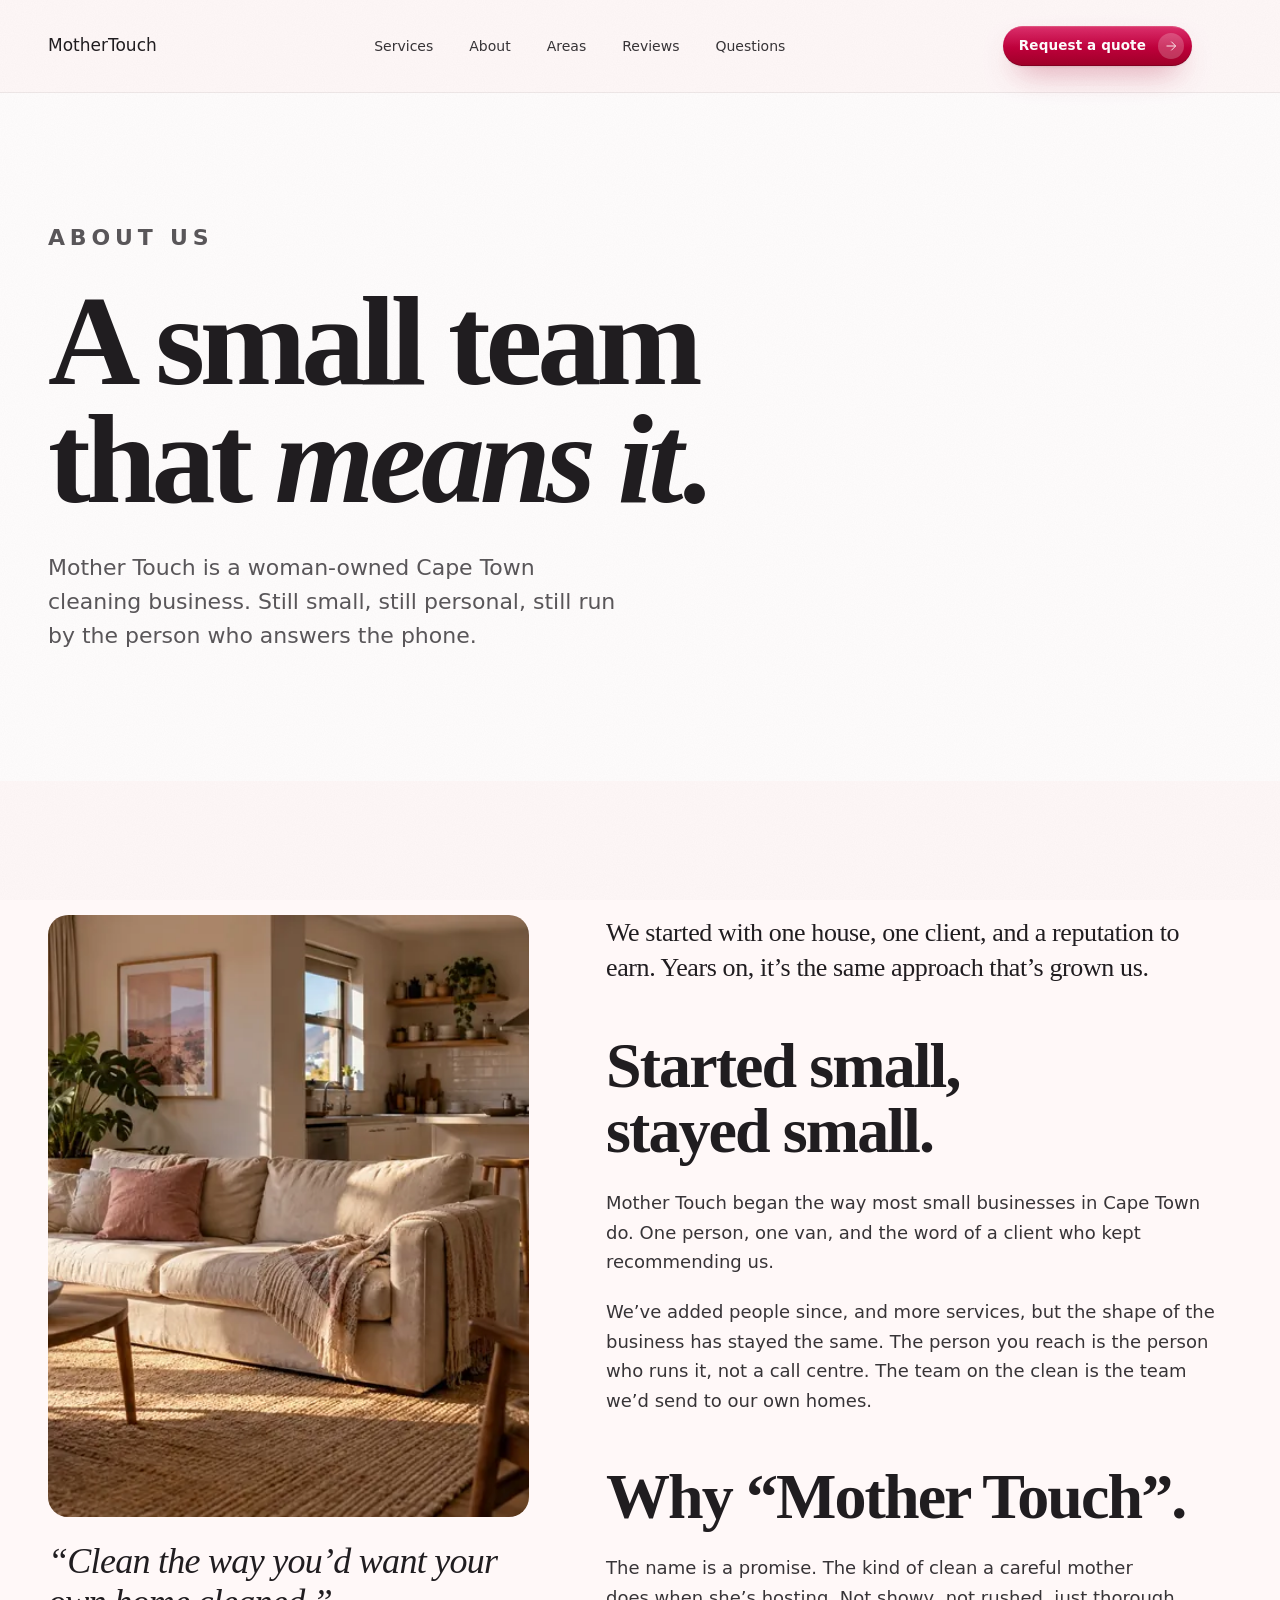
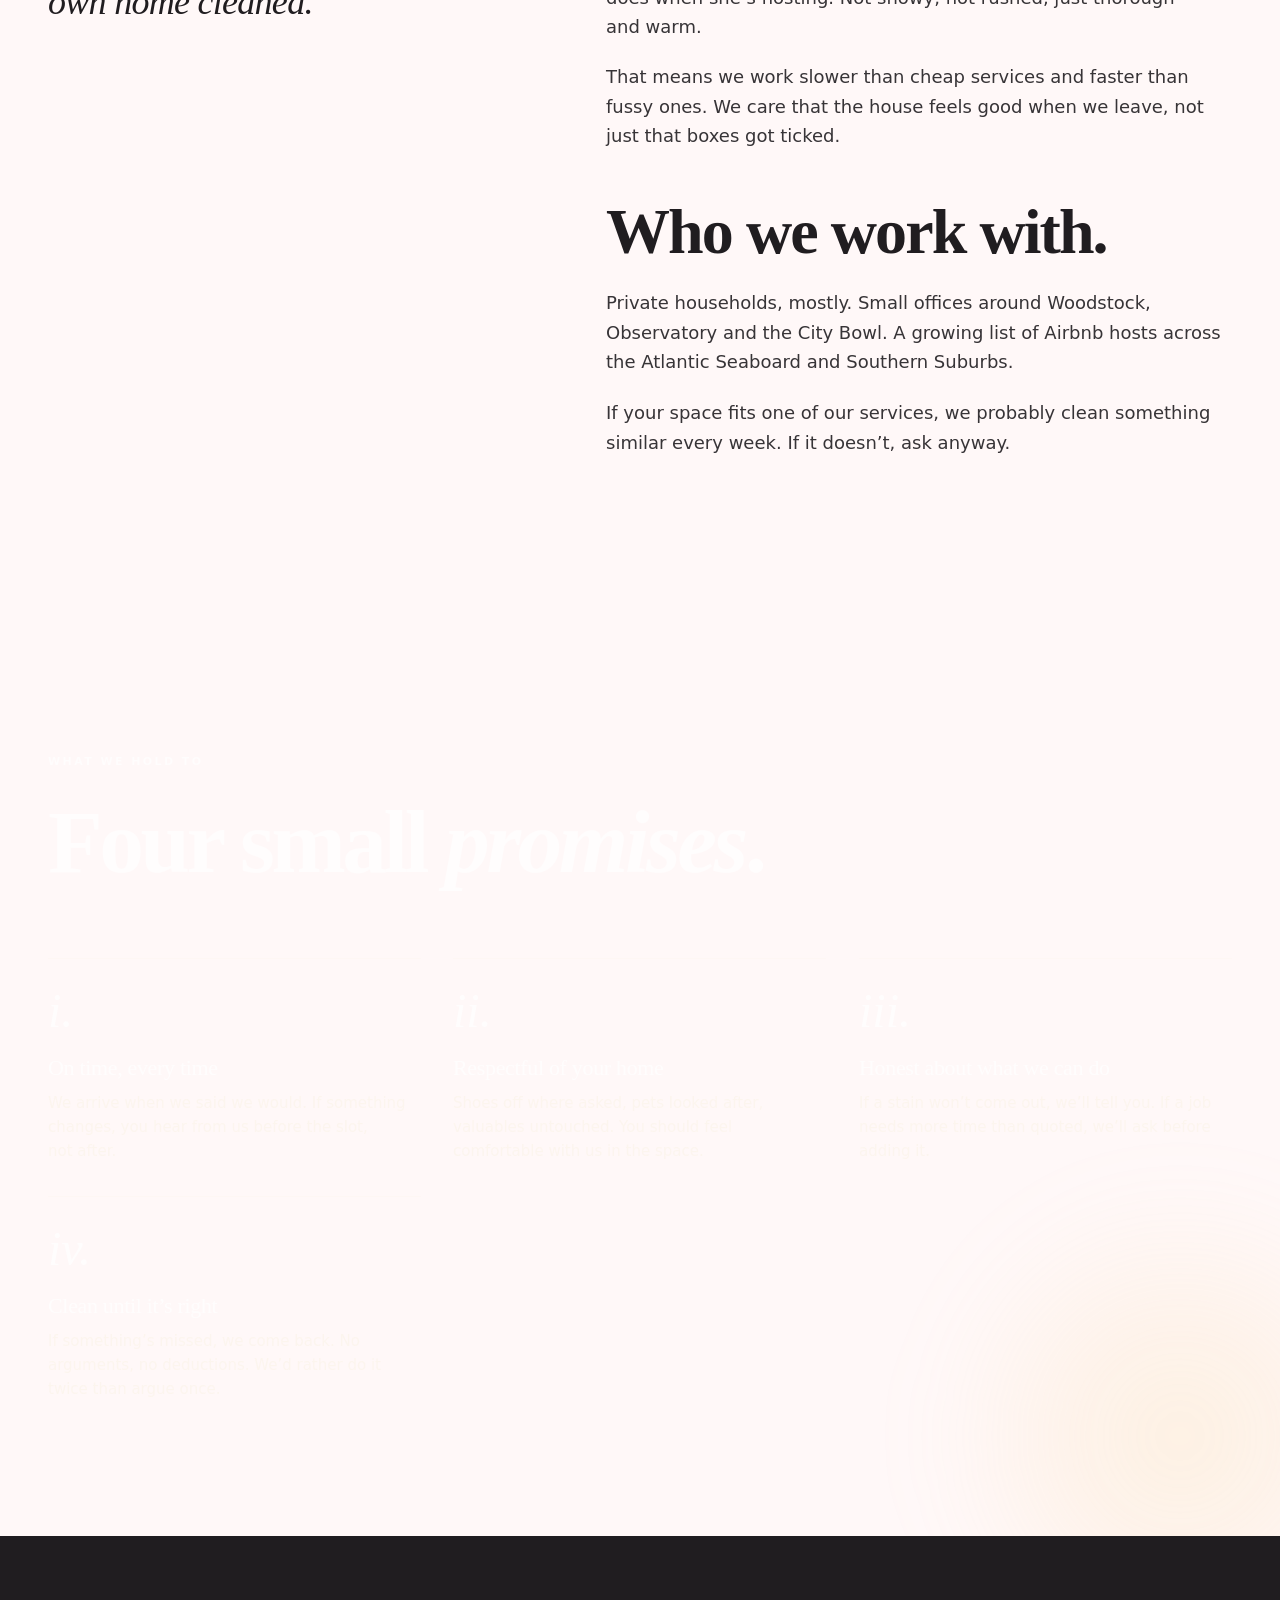
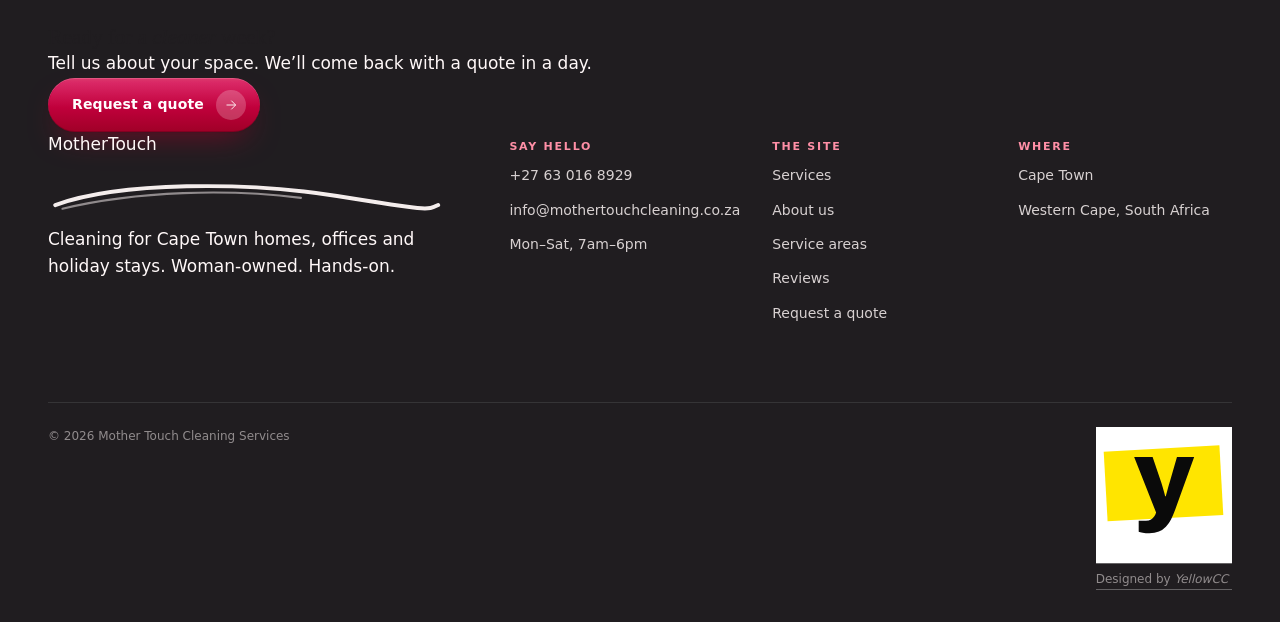
==== commit de66e9ff: "Restore mobile typing and 3D reveals and serve responsive WebP images" ====
--- a/about.html
+++ b/about.html
@@ -212,7 +212,7 @@
     <div class="story-grid">
       <aside class="story-aside">
         <figure>
-          <img src="assets/img/about.jpg" alt="Mother Touch team at work in a Cape Town home" loading="lazy">
+          <img decoding="async" width="1536" height="1024" src="assets/img/optimized/about-800.webp" srcset="assets/img/optimized/about-480.webp 480w, assets/img/optimized/about-800.webp 800w, assets/img/optimized/about-1200.webp 1200w" sizes="(max-width: 600px) calc(100vw - 40px), (max-width: 980px) 46vw, 560px" alt="Mother Touch team at work in a Cape Town home" loading="lazy">
         </figure>
         <p class="big-quote">&ldquo;Clean the way you&rsquo;d want your own home cleaned.&rdquo;</p>
       </aside>
--- a/styles.css
+++ b/styles.css
@@ -1231,3 +1231,25 @@
   .svc p { margin-bottom: 14px; }
   .svc-link { min-height: 44px; align-self: flex-start; }
 }
+
+/* Stable typing: the original text reserves space and stays accessible. */
+.type-line::after { content: none; display: none; }
+.type-line.is-typing { color: transparent; }
+.type-ink { position: absolute; inset: 0; color: var(--ink); pointer-events: none; }
+em.type-line .type-ink { color: var(--rose); }
+.type-ink::after { content: ''; display: inline-block; width: 0.055em; height: 0.78em; margin-left: 0.04em; background: currentColor; animation: caret 0.85s steps(1) infinite; }
+
+/* Content is visible without JavaScript. Only observer-managed elements animate. */
+.reveal, .reveal-tilt, .reveal-scale, .reveal-left, .reveal-right, .reveal-blur, .reveal-stagger > * {
+  opacity: 1; transform: none; filter: none;
+}
+@media (prefers-reduced-motion: no-preference) {
+  .motion-ready { transition: opacity 650ms var(--ease-out), transform 750ms var(--ease-out); }
+  .motion-ready:not(.in) { opacity: 0; transform: translate3d(0, 22px, 0); }
+  .motion-ready.reveal-tilt:not(.in) { transform: perspective(1000px) translate3d(0, 28px, 0) rotateX(7deg); transform-origin: center top; }
+  .motion-ready.in, .motion-ready:focus-within { opacity: 1; transform: perspective(1000px) translate3d(0, 0, 0) rotateX(0); }
+}
+@media (max-width: 820px) and (prefers-reduced-motion: no-preference) {
+  .motion-ready { transition-duration: 500ms, 650ms; }
+  .motion-ready.reveal-tilt:not(.in) { transform: perspective(900px) translate3d(0, 22px, 0) rotateX(5deg); }
+}
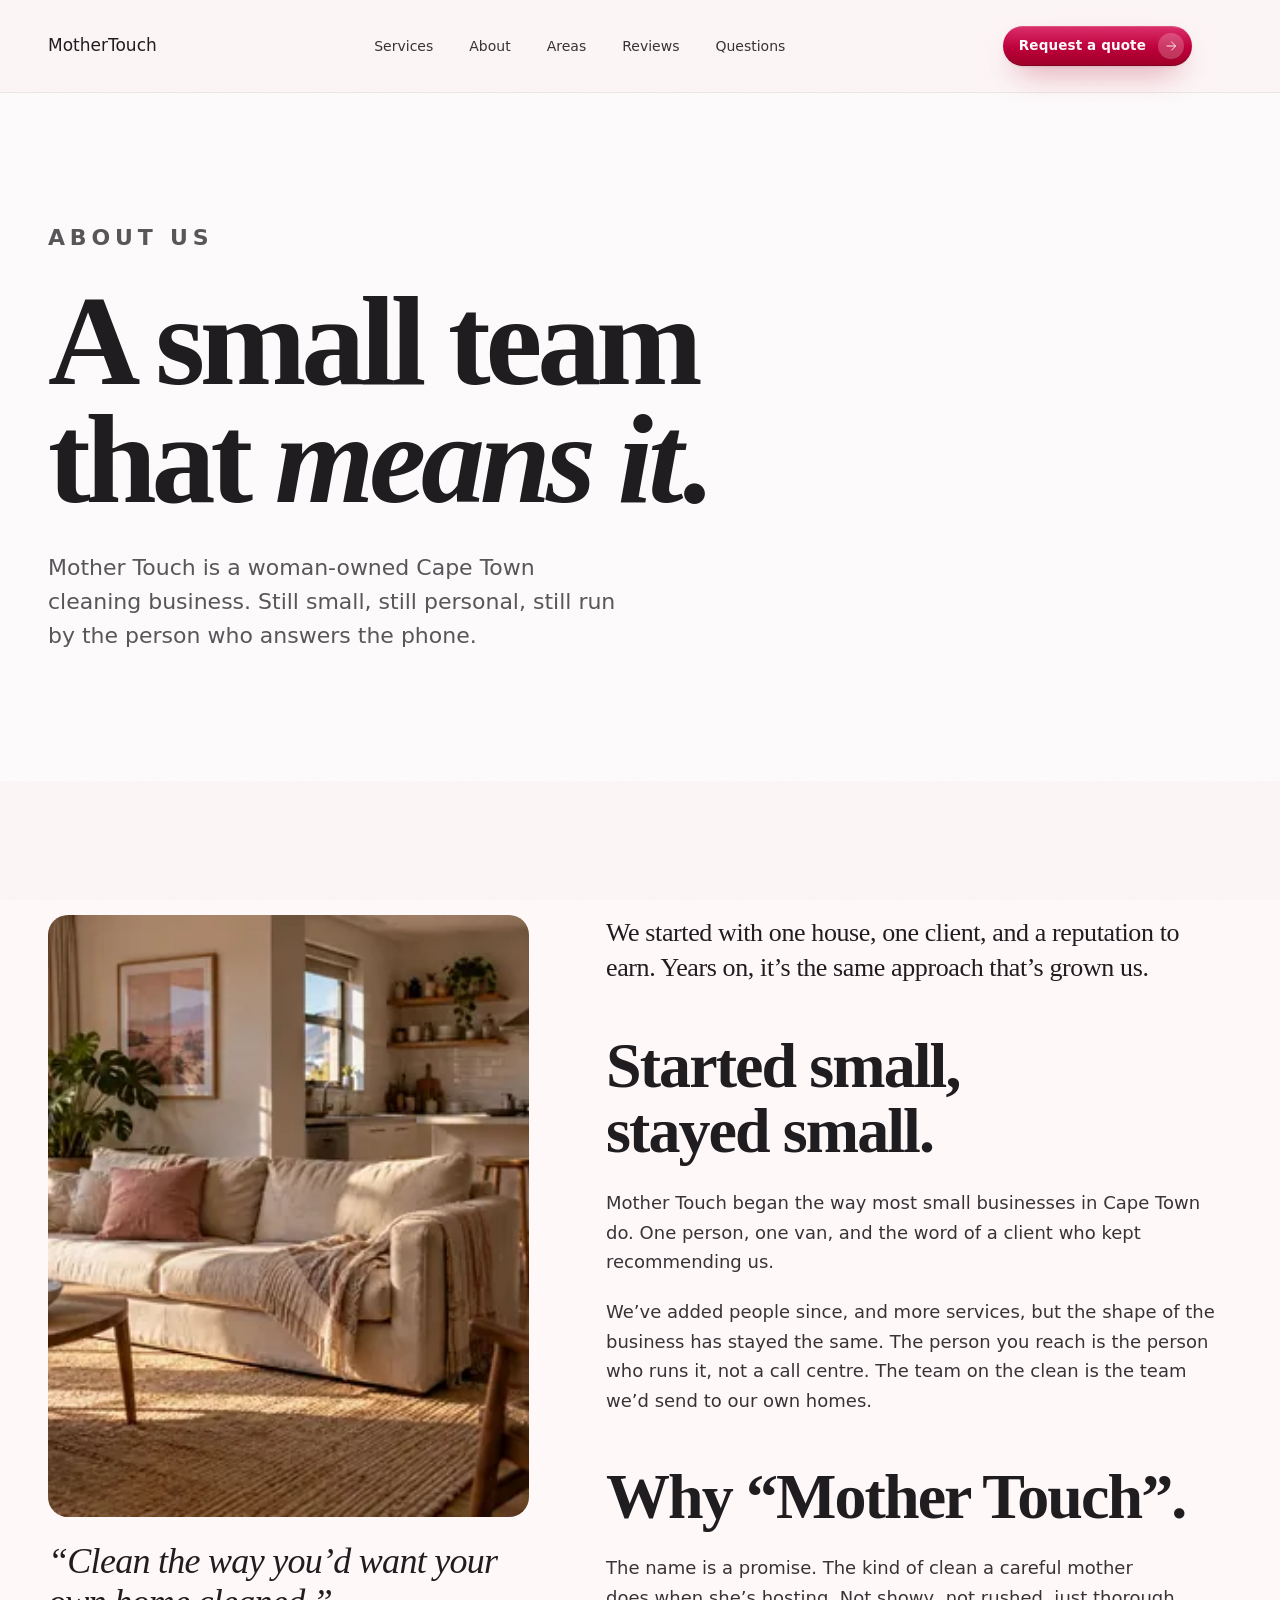
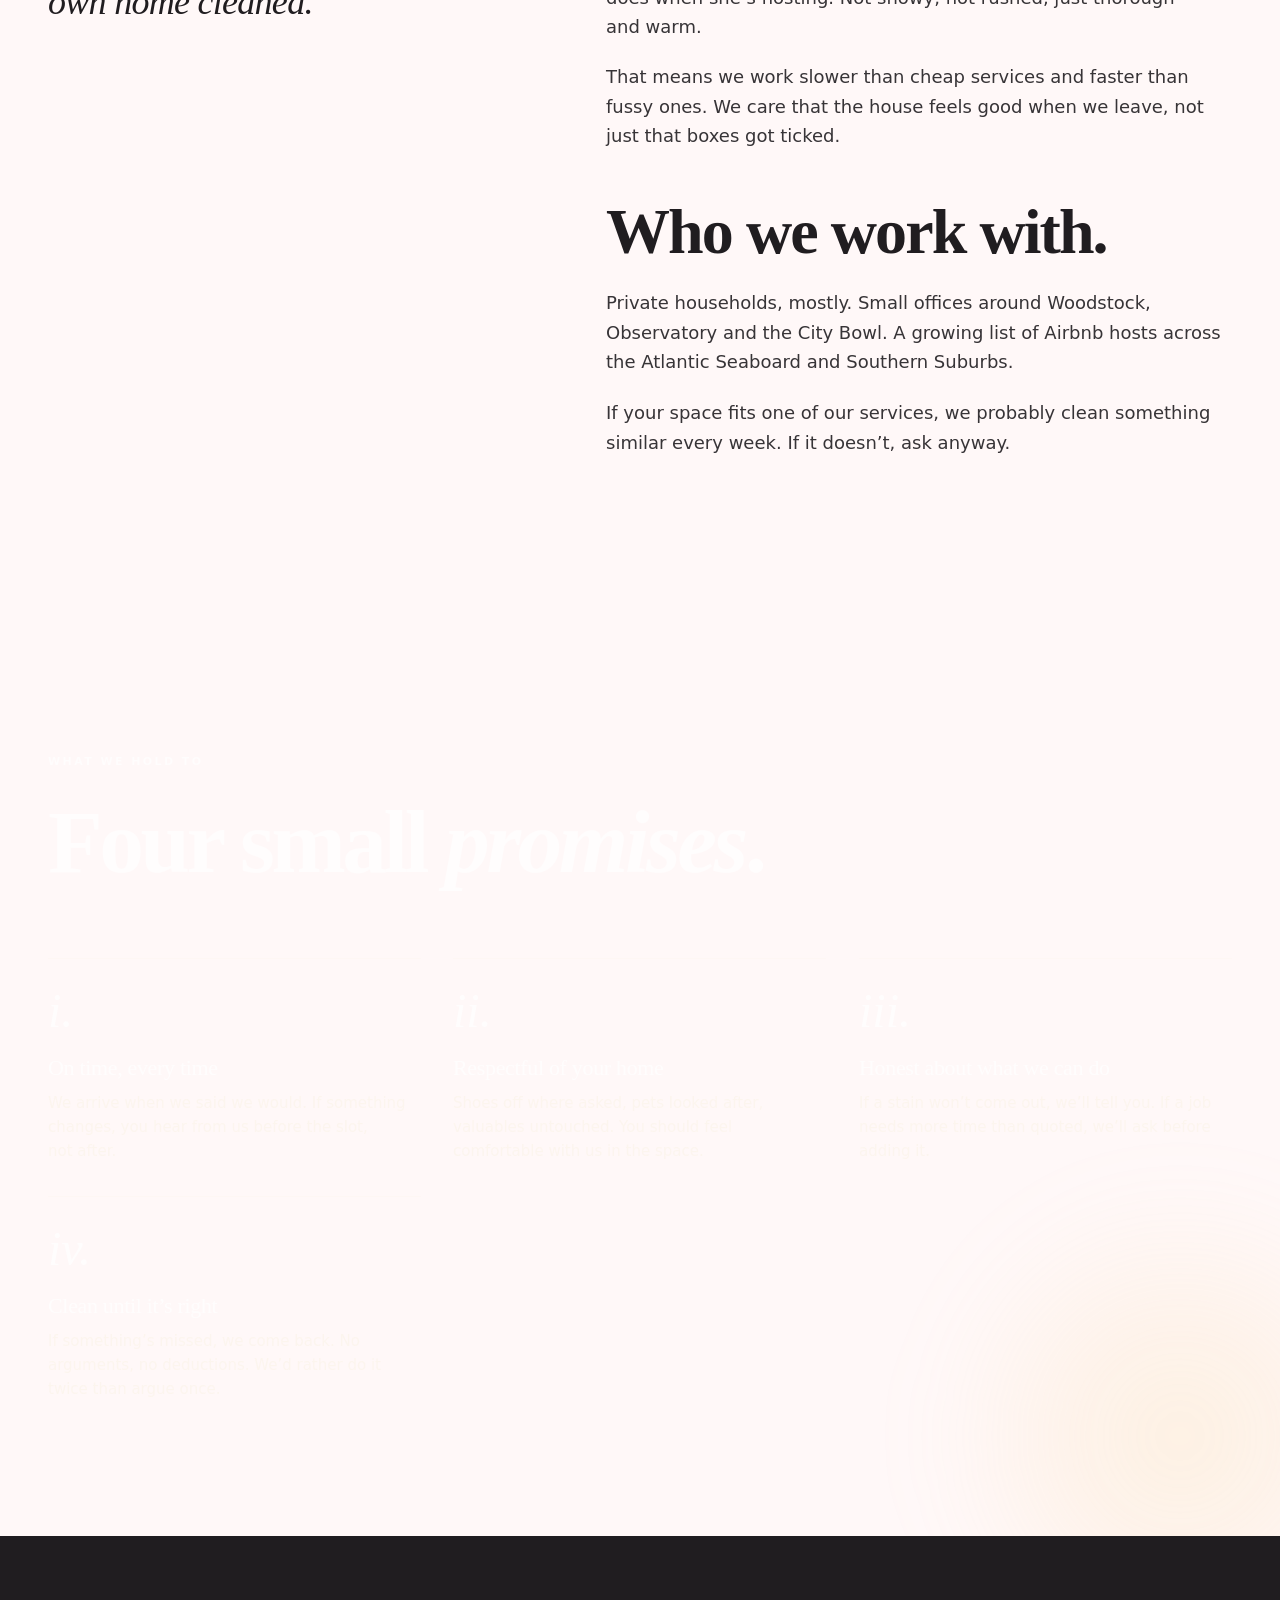
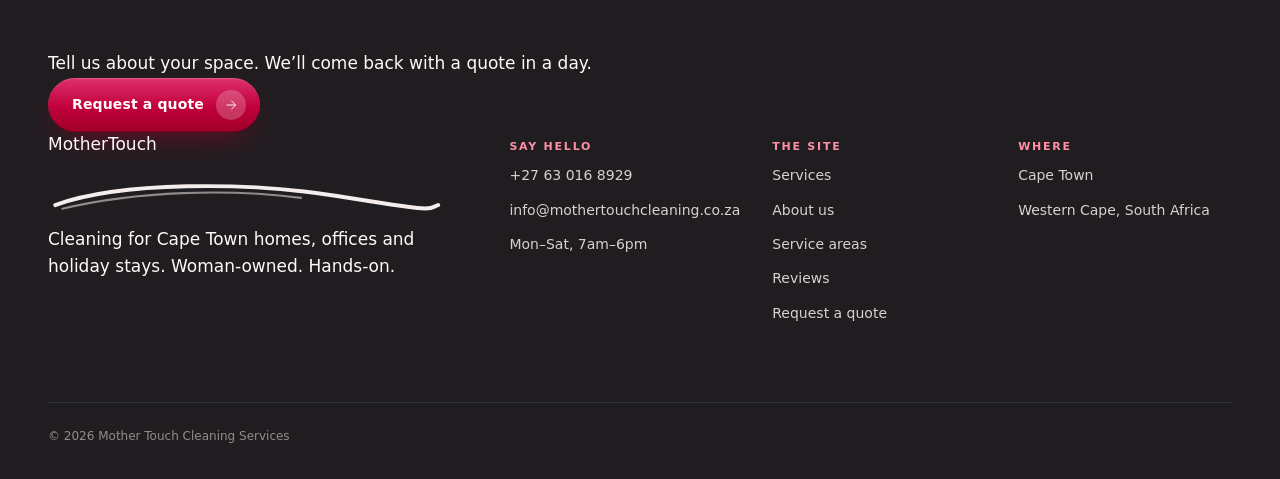
==== commit a5b9372a: "Hide YellowCC footer credit for now and stop mobile overscroll white space Co-Authored-By: Claude Op" ====
--- a/about.html
+++ b/about.html
@@ -319,6 +319,7 @@
 
     <div class="footer-base">
       <span>&copy; <span id="year">2026</span> Mother Touch Cleaning Services</span>
+      <!-- Designed by YellowCC mark temporarily hidden; restore when ready.
       <a class="yc-attr site-by" href="https://yellowcc.com" rel="noopener">
         <span class="yc-mark" aria-hidden="true">
           <svg viewBox="0 0 200 200" xmlns="http://www.w3.org/2000/svg">
@@ -331,6 +332,7 @@
         </span>
         <span class="yc-text">Designed by <em>YellowCC</em></span>
       </a>
+      -->
     </div>
   </div>
 </footer>
--- a/styles.css
+++ b/styles.css
@@ -46,6 +46,8 @@
   scroll-behavior: smooth;
   scroll-padding-top: 90px;
   -webkit-text-size-adjust: 100%;
+  background: var(--porcelain);
+  overflow-x: clip;
 }
 
 body {
@@ -59,7 +61,8 @@
   -webkit-font-smoothing: antialiased;
   -moz-osx-font-smoothing: grayscale;
   text-rendering: optimizeLegibility;
-  overflow-x: hidden;
+  overflow-x: clip;
+  overscroll-behavior-y: none;
 }
 
 body::before {
@@ -170,6 +173,7 @@
   transition: transform 300ms var(--ease-out), opacity 300ms var(--ease-std);
 }
 .wordmark:hover .wordmark-img { opacity: 0.88; transform: translateY(-1px); }
+.site-header .wordmark-img { mix-blend-mode: multiply; }
 @media (max-width: 600px) {
   .wordmark-img { height: 50px; max-width: 160px; }
   .header-grid { min-height: 72px; }
@@ -1118,13 +1122,13 @@
   .hero-copy > .hero-lede-card {
     order: 2;
     margin: 0;
-    padding: 0;
-    background: none;
-    border: 0;
-    border-radius: 0;
-    box-shadow: none;
-    backdrop-filter: none;
-    -webkit-backdrop-filter: none;
+    padding: 15px 17px;
+    background: linear-gradient(135deg, rgba(255, 255, 255, 0.62), rgba(255, 248, 250, 0.38));
+    border: 1px solid rgba(255, 255, 255, 0.76);
+    border-radius: 16px;
+    box-shadow: inset 0 1px 0 rgba(255, 255, 255, 0.65), 0 8px 22px -16px rgba(107, 36, 59, 0.24);
+    backdrop-filter: blur(12px) saturate(1.15);
+    -webkit-backdrop-filter: blur(12px) saturate(1.15);
   }
   .hero-copy .lede { font-size: 15px; line-height: 1.6; max-width: 54ch; }
   .hero-copy > .cta-row { order: 3; display: grid; grid-template-columns: 1fr; gap: 10px; margin: 22px 0 24px; }
@@ -1232,6 +1236,15 @@
   .svc-link { min-height: 44px; align-self: flex-start; }
 }
 
+@supports not ((backdrop-filter: blur(12px)) or (-webkit-backdrop-filter: blur(12px))) {
+  @media (max-width: 820px) {
+    .hero-copy > .hero-lede-card { background: #fcf2f3; border-color: #fffafb; }
+  }
+}
+@media (max-width: 820px) and (prefers-reduced-transparency: reduce) {
+  .hero-copy > .hero-lede-card { background: #fcf2f3; backdrop-filter: none; -webkit-backdrop-filter: none; }
+}
+
 /* Stable typing: the original text reserves space and stays accessible. */
 .type-line::after { content: none; display: none; }
 .type-line.is-typing { color: transparent; }
@@ -1239,6 +1252,25 @@
 em.type-line .type-ink { color: var(--rose); }
 .type-ink::after { content: ''; display: inline-block; width: 0.055em; height: 0.78em; margin-left: 0.04em; background: currentColor; animation: caret 0.85s steps(1) infinite; }
 
+@media (max-width: 820px) and (prefers-reduced-motion: no-preference) {
+  .type-line.mobile-typing {
+    white-space: nowrap;
+    clip-path: inset(-0.25em max(-0.25em, calc(100% - var(--typed-width, 0px) - 0.08em)) -0.35em -0.2em);
+  }
+  .hero-copy .type-line.mobile-caret::after {
+    content: '';
+    display: block;
+    position: absolute;
+    left: var(--typed-width, 0px);
+    top: 0.1em;
+    width: 0.045em;
+    height: 0.75em;
+    margin: 0;
+    background: currentColor;
+    animation: caret 0.85s steps(1) infinite;
+  }
+}
+
 /* Content is visible without JavaScript. Only observer-managed elements animate. */
 .reveal, .reveal-tilt, .reveal-scale, .reveal-left, .reveal-right, .reveal-blur, .reveal-stagger > * {
   opacity: 1; transform: none; filter: none;
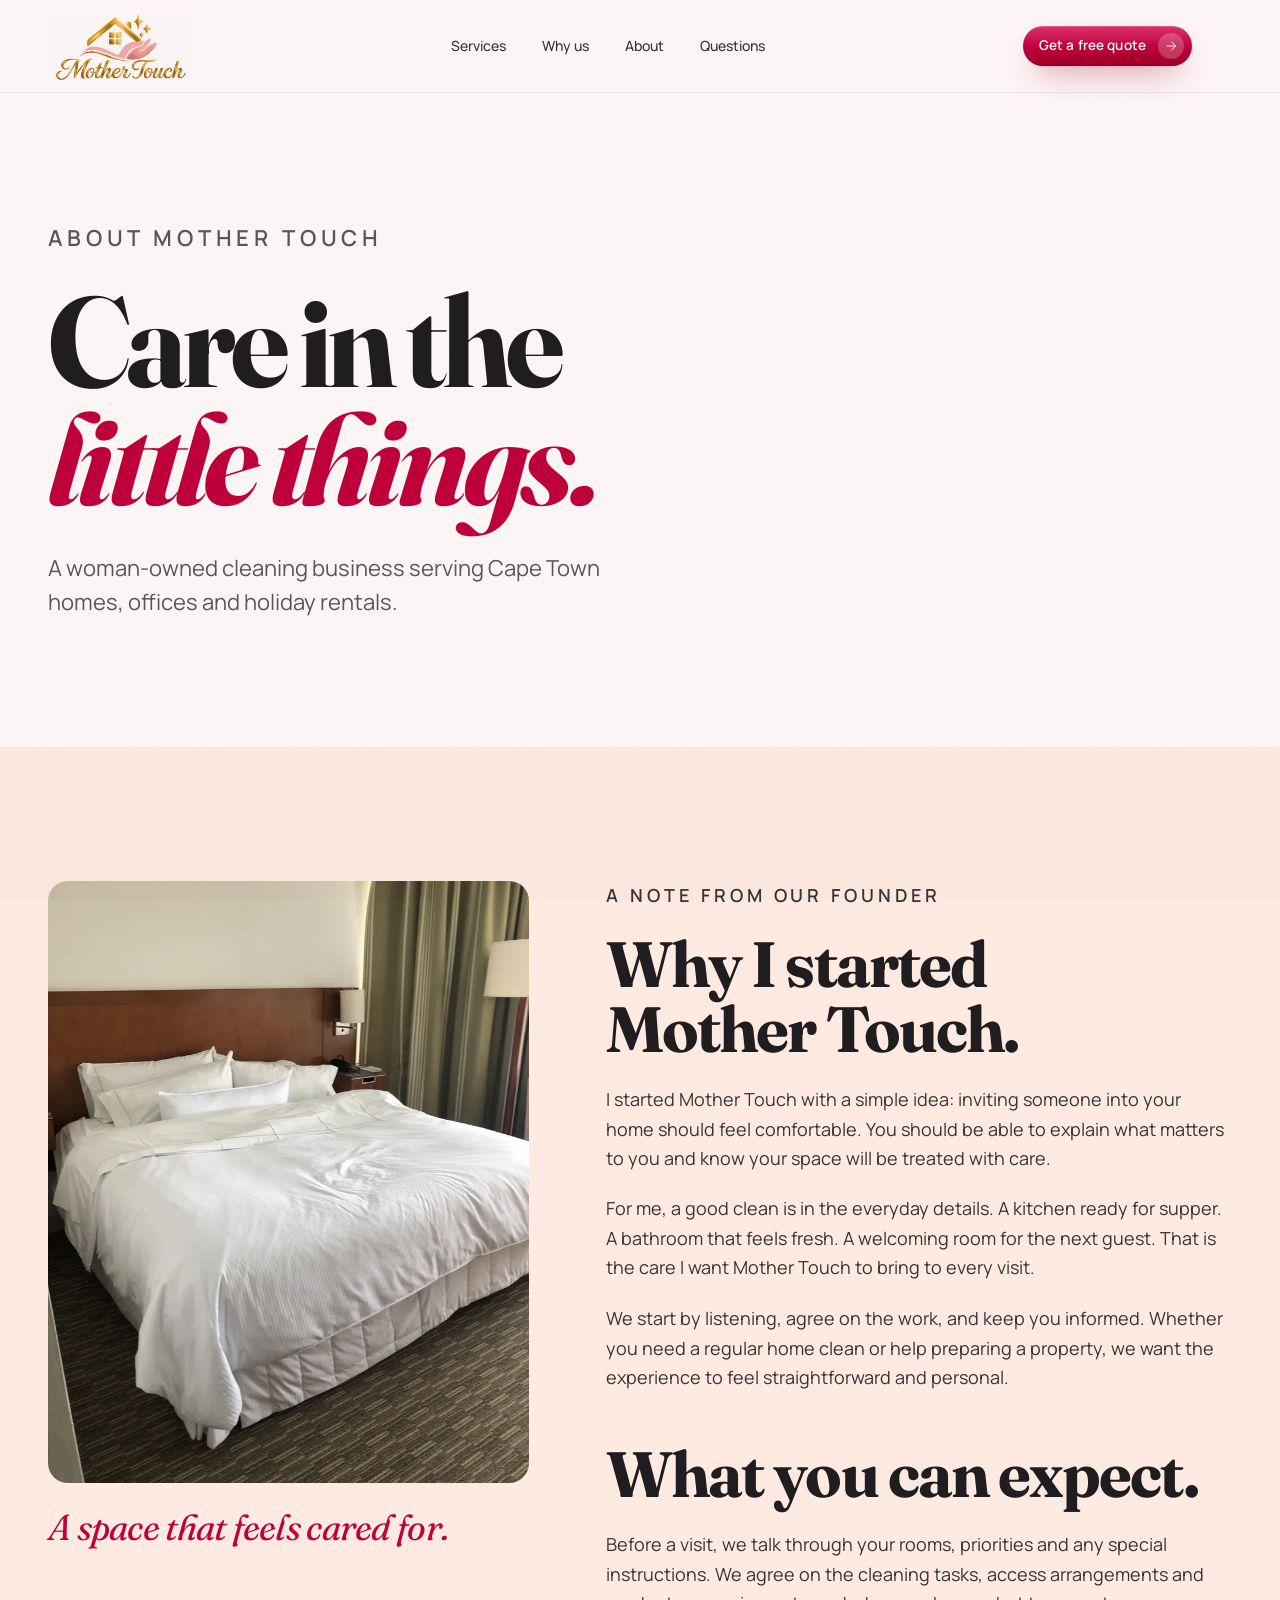
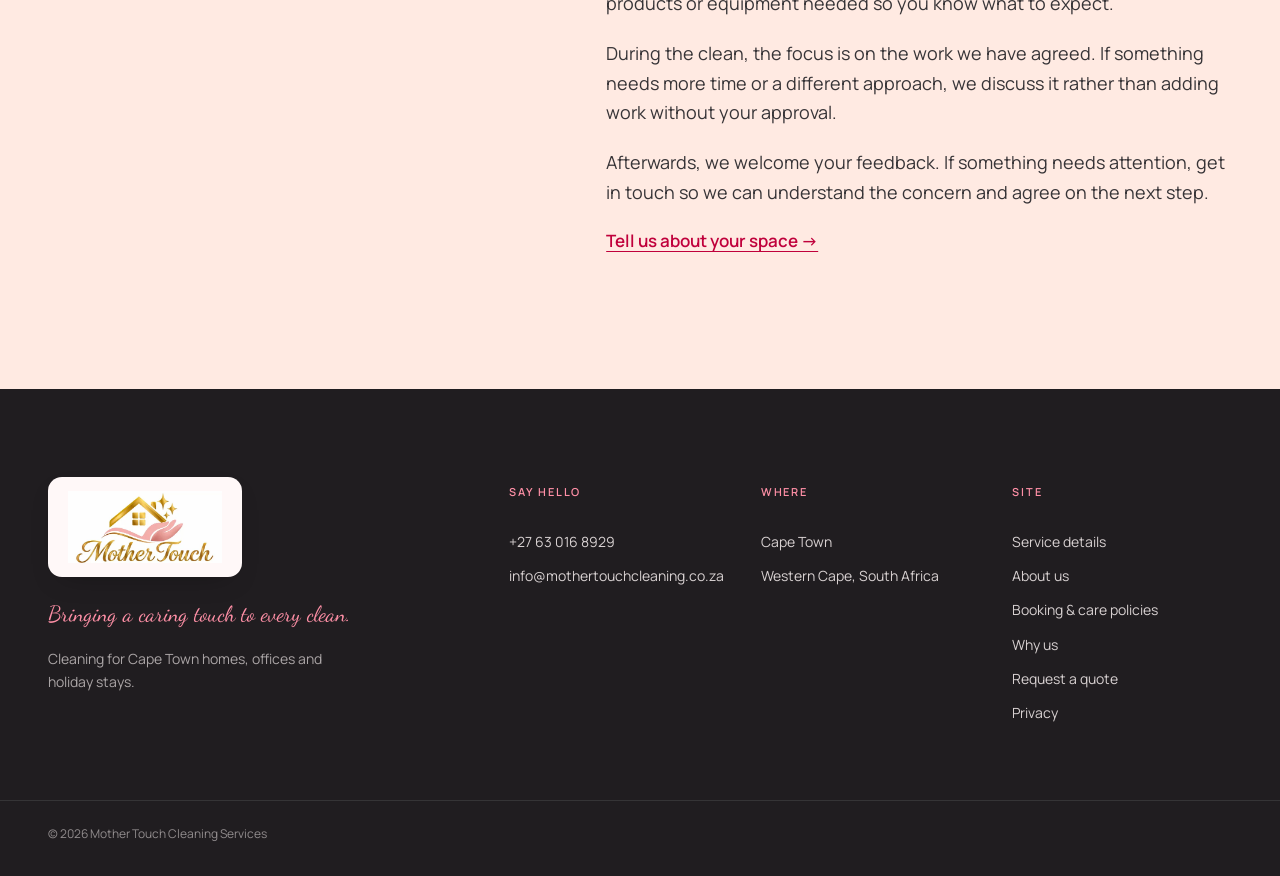
==== commit f1246b59: "Clarify cleaning services and add booking policies" ====
--- a/about.html
+++ b/about.html
@@ -4,12 +4,12 @@
 <meta charset="utf-8">
 <meta name="viewport" content="width=device-width, initial-scale=1, viewport-fit=cover">
 <title>About Mother Touch | Cape Town cleaning</title>
-<meta name="description" content="A woman-owned Cape Town cleaning business, started small and still run personally. How we got here and how we work.">
+<meta name="description" content="Meet the approach behind Mother Touch, a woman-owned cleaning business for Cape Town homes, offices and holiday rentals.">
 <meta name="theme-color" content="#FBF4EC">
-<link rel="icon" href="favicon.svg" type="image/svg+xml">
-<link rel="apple-touch-icon" href="favicon.svg">
+<link rel="icon" href="assets/img/favicon.svg" type="image/svg+xml">
+<link rel="apple-touch-icon" href="assets/img/favicon.svg">
 <meta property="og:title" content="About Mother Touch">
-<meta property="og:description" content="A woman-owned Cape Town cleaning business, started small and still run personally.">
+<meta property="og:description" content="A woman-owned cleaning business for Cape Town homes, offices and holiday rentals.">
 <meta property="og:type" content="website">
 <meta property="og:image" content="https://mother-touch.vercel.app/og-image.png">
 <meta property="og:image:width" content="1200">
@@ -18,7 +18,7 @@
 <meta name="twitter:image" content="https://mother-touch.vercel.app/og-image.png">
 <link rel="preconnect" href="https://fonts.googleapis.com">
 <link rel="preconnect" href="https://fonts.gstatic.com" crossorigin>
-<link rel="stylesheet" href="https://fonts.googleapis.com/css2?family=Instrument+Serif:ital@0;1&family=Archivo:wght@400;500;600;700&display=swap">
+<link rel="stylesheet" href="https://fonts.googleapis.com/css2?family=Fraunces:ital,opsz,wght@0,9..144,400..700;1,9..144,400..600&family=Manrope:wght@400..700&family=Dancing+Script:wght@500..700&display=swap">
 
 <script src="app.js" defer></script>
 <style>
@@ -175,18 +175,17 @@
 
 <header class="site-header" role="banner">
   <div class="rail header-grid">
-    <a href="index.html" class="wordmark" aria-label="Mother Touch, home">
-      <span class="wm-roman">Mother</span><span class="wm-italic">Touch</span>
+    <a href="index.html#top" class="wordmark" aria-label="Mother Touch Cleaning Services, home">
+      <img decoding="async" src="assets/img/optimized/logo-nav-512.webp" srcset="assets/img/optimized/logo-nav-256.webp 256w, assets/img/optimized/logo-nav-512.webp 512w" sizes="(max-width: 920px) 128px, 180px" alt="Mother Touch Cleaning Services" class="wordmark-img" width="1280" height="597">
     </a>
     <nav class="nav" id="nav" aria-label="Main navigation">
       <a href="services.html">Services</a>
-      <a href="about.html" aria-current="page">About</a>
-      <a href="index.html#area">Areas</a>
-      <a href="index.html#voices">Reviews</a>
+      <a href="index.html#why">Why us</a>
+      <a href="about.html">About</a>
       <a href="index.html#faq">Questions</a>
     </nav>
     <a class="pill-cta pill-cta-header" href="index.html#contact">
-      <span>Request a quote</span>
+      <span>Get a free quote</span>
       <span class="pill-arrow" aria-hidden="true">
         <svg viewBox="0 0 24 24" width="14" height="14" fill="none" stroke="currentColor" stroke-width="1.6" stroke-linecap="round" stroke-linejoin="round"><path d="M5 12h14M13 5l7 7-7 7"/></svg>
       </span>
@@ -198,144 +197,97 @@
 </header>
 
 <main id="main">
-
 <section class="page-hero">
   <div class="rail">
-    <p class="eyebrow">About us</p>
-    <h1>A small team<br>that <em>means it</em>.</h1>
-    <p>Mother Touch is a woman-owned Cape Town cleaning business. Still small, still personal, still run by the person who answers the phone.</p>
+    <p class="eyebrow">About Mother Touch</p>
+    <h1>Care in the<br><em>little things.</em></h1>
+    <p>A woman-owned cleaning business serving Cape Town homes, offices and holiday rentals.</p>
   </div>
 </section>
-
 <section class="story">
-  <div class="rail">
-    <div class="story-grid">
-      <aside class="story-aside">
-        <figure>
-          <img decoding="async" width="1536" height="1024" src="assets/img/optimized/about-800.webp" srcset="assets/img/optimized/about-480.webp 480w, assets/img/optimized/about-800.webp 800w, assets/img/optimized/about-1200.webp 1200w" sizes="(max-width: 600px) calc(100vw - 40px), (max-width: 980px) 46vw, 560px" alt="Mother Touch team at work in a Cape Town home" loading="lazy">
-        </figure>
-        <p class="big-quote">&ldquo;Clean the way you&rsquo;d want your own home cleaned.&rdquo;</p>
-      </aside>
-      <div class="story-body">
-        <p class="lead">We started with one house, one client, and a reputation to earn. Years on, it&rsquo;s the same approach that&rsquo;s grown us.</p>
-
-        <h2>Started small, stayed small.</h2>
-        <p>Mother Touch began the way most small businesses in Cape Town do. One person, one van, and the word of a client who kept recommending us.</p>
-        <p>We&rsquo;ve added people since, and more services, but the shape of the business has stayed the same. The person you reach is the person who runs it, not a call centre. The team on the clean is the team we&rsquo;d send to our own homes.</p>
-
-        <h2>Why &ldquo;Mother Touch&rdquo;.</h2>
-        <p>The name is a promise. The kind of clean a careful mother does when she&rsquo;s hosting. Not showy, not rushed, just thorough and warm.</p>
-        <p>That means we work slower than cheap services and faster than fussy ones. We care that the house feels good when we leave, not just that boxes got ticked.</p>
-
-        <h2>Who we work with.</h2>
-        <p>Private households, mostly. Small offices around Woodstock, Observatory and the City Bowl. A growing list of Airbnb hosts across the Atlantic Seaboard and Southern Suburbs.</p>
-        <p>If your space fits one of our services, we probably clean something similar every week. If it doesn&rsquo;t, ask anyway.</p>
+  <div class="rail story-grid">
+    <aside class="story-aside">
+      <figure><img src="assets/img/optimized/svc-home-800.webp" srcset="assets/img/optimized/svc-home-480.webp 480w, assets/img/optimized/svc-home-800.webp 800w" sizes="(max-width: 820px) calc(100vw - 40px), 40vw" width="1500" height="2000" alt="A bright bedroom with fresh bedding" loading="lazy" decoding="async"></figure>
+      <p class="big-quote">A space that feels cared for.</p>
+    </aside>
+    <div class="story-body">
+      <p class="eyebrow">A note from our founder</p>
+      <h2>Why I started Mother Touch.</h2>
+        <!-- Owner-review sample: replace this first-person introduction with the founder's approved story before publication. -->
+        <p>I started Mother Touch with a simple idea: inviting someone into your home should feel comfortable. You should be able to explain what matters to you and know your space will be treated with care.</p>
+        <p>For me, a good clean is in the everyday details. A kitchen ready for supper. A bathroom that feels fresh. A welcoming room for the next guest. That is the care I want Mother Touch to bring to every visit.</p>
+        <p>We start by listening, agree on the work, and keep you informed. Whether you need a regular home clean or help preparing a property, we want the experience to feel straightforward and personal.</p>
+      <h2>What you can expect.</h2>
+      <p>Before a visit, we talk through your rooms, priorities and any special instructions. We agree on the cleaning tasks, access arrangements and products or equipment needed so you know what to expect.</p>
+      <p>During the clean, the focus is on the work we have agreed. If something needs more time or a different approach, we discuss it rather than adding work without your approval.</p>
+      <p>Afterwards, we welcome your feedback. If something needs attention, get in touch so we can understand the concern and agree on the next step.</p>
+      <a class="text-link" href="index.html#contact">Tell us about your space &rarr;</a>
+    </div>
+  </div>
+</section>
+</main>
+
+<footer class="site-footer">
+  <div class="rail footer-grid">
+    <div class="footer-brand">
+      <a href="index.html#top" class="wordmark wordmark-footer" aria-label="Mother Touch Cleaning Services, home">
+        <img decoding="async" src="assets/img/optimized/logo-nav-512.webp" srcset="assets/img/optimized/logo-nav-256.webp 256w, assets/img/optimized/logo-nav-512.webp 512w" sizes="260px" alt="Mother Touch Cleaning Services" class="wordmark-img wordmark-img-footer" width="1280" height="597">
+      </a>
+      <p class="footer-tag"><em>Bringing a caring touch to every clean.</em></p>
+      <p class="footer-sub">Cleaning for Cape Town homes, offices and holiday stays.</p>
+    </div>
+    <div class="footer-cols">
+      <div>
+        <p class="label">Say hello</p>
+        <a href="https://wa.me/27630168929">+27&nbsp;63&nbsp;016&nbsp;8929</a>
+        <a href="mailto:info@mothertouchcleaning.co.za">info@mothertouchcleaning.co.za</a>
+      </div>
+      <div>
+        <p class="label">Where</p>
+        <p>Cape Town</p>
+        <p>Western Cape, South Africa</p>
+      </div>
+      <div>
+        <p class="label">Site</p>
+        <a href="services.html">Service details</a>
+        <a href="about.html">About us</a>
+        <a href="policies.html">Booking &amp; care policies</a>
+        <a href="index.html#why">Why us</a>
+        <a href="index.html#contact">Request a quote</a>
+        <button class="link-btn" id="privacy-open">Privacy</button>
       </div>
     </div>
   </div>
-</section>
-
-<section class="values">
-  <div class="rail">
-    <p class="eyebrow">What we hold to</p>
-    <h2>Four small <em>promises</em>.</h2>
-    <div class="values-list">
-      <div class="value">
-        <span class="value-num">i.</span>
-        <h3>On time, every time</h3>
-        <p>We arrive when we said we would. If something changes, you hear from us before the slot, not after.</p>
-      </div>
-      <div class="value">
-        <span class="value-num">ii.</span>
-        <h3>Respectful of your home</h3>
-        <p>Shoes off where asked, pets looked after, valuables untouched. You should feel comfortable with us in the space.</p>
-      </div>
-      <div class="value">
-        <span class="value-num">iii.</span>
-        <h3>Honest about what we can do</h3>
-        <p>If a stain won&rsquo;t come out, we&rsquo;ll tell you. If a job needs more time than quoted, we&rsquo;ll ask before adding it.</p>
-      </div>
-      <div class="value">
-        <span class="value-num">iv.</span>
-        <h3>Clean until it&rsquo;s right</h3>
-        <p>If something&rsquo;s missed, we come back. No arguments, no deductions. We&rsquo;d rather do it twice than argue once.</p>
-      </div>
-    </div>
-  </div>
-</section>
-
-</main>
-
-<footer class="site-footer">
-  <div class="rail">
-    <div class="footer-cta">
-      <div class="footer-cta-copy">
-        <h3>Ready for a <em>cleaner</em> week?</h3>
-        <p>Tell us about your space. We&rsquo;ll come back with a quote in a day.</p>
-      </div>
-      <a class="pill-cta" href="index.html#contact">
-        <span>Request a quote</span>
-        <span class="pill-arrow" aria-hidden="true">
-          <svg viewBox="0 0 24 24" width="14" height="14" fill="none" stroke="currentColor" stroke-width="1.6" stroke-linecap="round" stroke-linejoin="round"><path d="M5 12h14M13 5l7 7-7 7"/></svg>
-        </span>
-      </a>
-    </div>
-
-    <div class="footer-grid">
-      <div class="footer-brand">
-        <a href="index.html" class="wordmark wordmark-footer" aria-label="Mother Touch, home">
-          <span class="wm-roman">Mother</span><span class="wm-italic">Touch</span>
-        </a>
-        <span class="wordmark-brush" aria-hidden="true">
-          <svg viewBox="0 0 220 22" fill="none" xmlns="http://www.w3.org/2000/svg">
-            <path d="M4 15 C 40 2, 110 2, 160 10 S 210 18, 216 15" stroke="currentColor" stroke-width="2.2" stroke-linecap="round" stroke-linejoin="round" opacity="0.95"/>
-            <path d="M8 17 C 50 7, 100 6, 140 11" stroke="currentColor" stroke-width="1.2" stroke-linecap="round" opacity="0.5"/>
-          </svg>
-        </span>
-        <p>Cleaning for Cape Town homes, offices and holiday stays. Woman-owned. Hands-on.</p>
-      </div>
-      <div class="footer-cols">
-        <div class="footer-col">
-          <span class="label">Say hello</span>
-          <a href="https://wa.me/27630168929">+27&nbsp;63&nbsp;016&nbsp;8929</a>
-          <a href="mailto:info@mothertouchcleaning.co.za">info@mothertouchcleaning.co.za</a>
-          <p>Mon&ndash;Sat, 7am&ndash;6pm</p>
-        </div>
-        <div class="footer-col">
-          <span class="label">The site</span>
-          <a href="services.html">Services</a>
-          <a href="about.html">About us</a>
-          <a href="index.html#area">Service areas</a>
-          <a href="index.html#voices">Reviews</a>
-          <a href="index.html#contact">Request a quote</a>
-        </div>
-        <div class="footer-col">
-          <span class="label">Where</span>
-          <p>Cape Town</p>
-          <p>Western Cape, South Africa</p>
-        </div>
-      </div>
-    </div>
-
-    <div class="footer-base">
-      <span>&copy; <span id="year">2026</span> Mother Touch Cleaning Services</span>
-      <!-- Designed by YellowCC mark temporarily hidden; restore when ready.
-      <a class="yc-attr site-by" href="https://yellowcc.com" rel="noopener">
-        <span class="yc-mark" aria-hidden="true">
-          <svg viewBox="0 0 200 200" xmlns="http://www.w3.org/2000/svg">
-            <rect width="200" height="200" fill="#ffffff"/>
+  <div class="rail footer-base">
+    <span>&copy; <span id="year">2026</span> Mother Touch Cleaning Services</span>
+    <!-- Designed by YellowCC mark temporarily hidden; restore when ready.
+    <a class="ycc-mark" href="https://yellowcc.co.za" rel="noopener" aria-label="Designed by YellowCC">
+      <span class="ycc-label">Designed by</span>
+      <span class="ycc-lockup">
+        <span class="ycc-badge" aria-hidden="true">
+          <svg viewBox="0 0 200 200" width="24" height="24">
+            <rect width="200" height="200" rx="28" fill="#0a0a0a"/>
             <rect x="15" y="31.35" width="170" height="102.42" fill="#ffe500" transform="rotate(-3.2 100 100)"/>
             <g transform="translate(55.68 125.52)">
-              <path fill="#0a0a0a" d="M22.59 30.48Q17.02 30.48 12.84 29.62Q8.66 28.77 6.96 28.15L6.96 12.07L17.64 12.07Q21.97 12.07 25.06 10.13Q28.15 8.20 29.93 5.49Q31.71 2.78 32.49 0L0.31-81.52L27.38-81.52L39.45-45.79Q40.38-43.31 41.54-39.37Q42.70-35.43 43.86-31.33Q45.02-27.23 45.79-23.98L46.72-23.98Q47.34-26.14 48.11-29.01Q48.88-31.87 49.66-34.88Q50.43-37.90 51.28-40.69Q52.13-43.47 52.75-45.64L63.12-81.52L88.33-81.52L60.18-3.25Q57.55 3.87 54.38 10.06Q51.20 16.24 46.87 20.81Q42.54 25.37 36.59 27.92Q30.63 30.48 22.59 30.48"/>
+              <path d="M22.59 30.48Q17.02 30.48 12.84 29.62Q8.66 28.77 6.96 28.15L6.96 12.07L17.64 12.07Q21.97 12.07 25.06 10.13Q28.15 8.20 29.93 5.49Q31.71 2.78 32.49 0L0.31-81.52L27.38-81.52L39.45-45.79Q40.38-43.31 41.54-39.37Q42.70-35.43 43.86-31.33Q45.02-27.23 45.79-23.98L46.72-23.98Q47.34-26.14 48.11-29.01Q48.88-31.87 49.66-34.88Q50.43-37.90 51.28-40.69Q52.13-43.47 52.75-45.64L63.12-81.52L88.33-81.52L60.18-3.25Q57.55 3.87 54.38 10.06Q51.20 16.24 46.87 20.81Q42.54 25.37 36.59 27.92Q30.63 30.48 22.59 30.48" fill="#ffffff"/>
             </g>
           </svg>
         </span>
-        <span class="yc-text">Designed by <em>YellowCC</em></span>
-      </a>
-      -->
-    </div>
+        <span class="ycc-wordmark">yellow<span class="ycc-cc">cc</span></span>
+      </span>
+    </a>
+    -->
+    <span></span>
   </div>
 </footer>
+
+<dialog id="privacy">
+  <button id="privacy-close" aria-label="Close privacy notice" class="dialog-close">&times;</button>
+  <h2>Your enquiry details</h2>
+  <p>This enquiry form prepares a WhatsApp message on your device. Nothing is submitted, stored or emailed by this website.</p>
+  <p>If you choose to send the message, your details are shared with Mother Touch through WhatsApp, and used to respond to your enquiry.</p>
+  <p>For questions, contact <a href="mailto:info@mothertouchcleaning.co.za">info@mothertouchcleaning.co.za</a>.</p>
+</dialog>
 
 </body>
 </html>
--- a/styles.css
+++ b/styles.css
@@ -824,6 +824,11 @@
 #form-status { margin-top: 10px; font-size: 13px; text-align: center; min-height: 20px; }
 #form-status.error { color: var(--rose-deep); }
 #form-status.success { color: var(--gold-deep); }
+.quote-options { margin: 20px 0; border-top: 1px solid var(--rule); border-bottom: 1px solid var(--rule); }
+.quote-options summary { cursor: pointer; padding: 14px 0; font-size: 13px; font-weight: 600; line-height: 1.6; }
+.quote-options[open] > .field-row { margin-top: 8px; }
+.quote-options > label { margin-bottom: 20px; }
+#form-status a { text-decoration: underline; text-underline-offset: 3px; }
 
 @media (max-width: 860px) {
   .contact-grid { grid-template-columns: 1fr; }
@@ -1285,3 +1290,36 @@
   .motion-ready { transition-duration: 500ms, 650ms; }
   .motion-ready.reveal-tilt:not(.in) { transform: perspective(900px) translate3d(0, 22px, 0) rotateX(5deg); }
 }
+
+/* Shared content pages retain the homepage branding. */
+.text-link { color: var(--rose); text-decoration: underline; text-underline-offset: 4px; font-weight: 600; }
+.section-more { margin-top: 28px; }
+.page-hero { background: var(--porcelain); }
+.page-hero h1 em, .story-aside .big-quote, .svc-detail-head .big-num { color: var(--rose); }
+.story, .svc-detail-list { background: var(--cream); }
+.story-aside { top: 110px; }
+.story-body > .eyebrow { margin-bottom: 20px; }
+.story-body > .eyebrow + h2 { margin-top: 0; }
+.svc-detail { border-color: var(--rule); scroll-margin-top: 100px; }
+.svc-detail-head { top: 110px; }
+.svc-detail-body li { border-color: var(--rule); }
+.svc-detail-body li::before { background: var(--rose); }
+.svc-detail-card { border-color: var(--rule); }
+.svc-detail-card p { font-size: 15px; line-height: 1.7; }
+.booking-policies { padding: var(--section-y) 0; background: var(--cream); }
+.policy-layout { display: grid; grid-template-columns: minmax(180px, 0.6fr) minmax(0, 1.4fr); gap: clamp(32px, 7vw, 100px); }
+.policy-nav { display: flex; flex-direction: column; align-items: flex-start; gap: 14px; position: sticky; top: 110px; align-self: start; }
+.policy-nav a { color: var(--rose); font-size: 15px; text-decoration: underline; text-underline-offset: 4px; padding: 5px 0; }
+.policy-section { padding: 32px 0; border-top: 1px solid var(--rule); scroll-margin-top: 100px; }
+.policy-section:first-child { padding-top: 0; border-top: 0; }
+.policy-section h2 { font-family: var(--display); font-weight: 500; font-size: clamp(28px, 3vw, 42px); line-height: 1.15; margin-bottom: 18px; }
+.policy-section p, .policy-contact { line-height: 1.75; color: var(--ink-80); }
+.policy-contact { padding-top: 24px; overflow-wrap: anywhere; }
+.policy-rights { margin-top: 24px; font-size: 14px; color: var(--ink-60); }
+@media (max-width: 820px) {
+  .policy-layout { grid-template-columns: 1fr; gap: 36px; }
+  .policy-nav { position: static; gap: 6px; }
+  .policy-nav a { min-height: 44px; display: flex; align-items: center; }
+  .policy-section p, .policy-contact { font-size: 16px; }
+  .story-aside, .svc-detail-head { position: static; }
+}
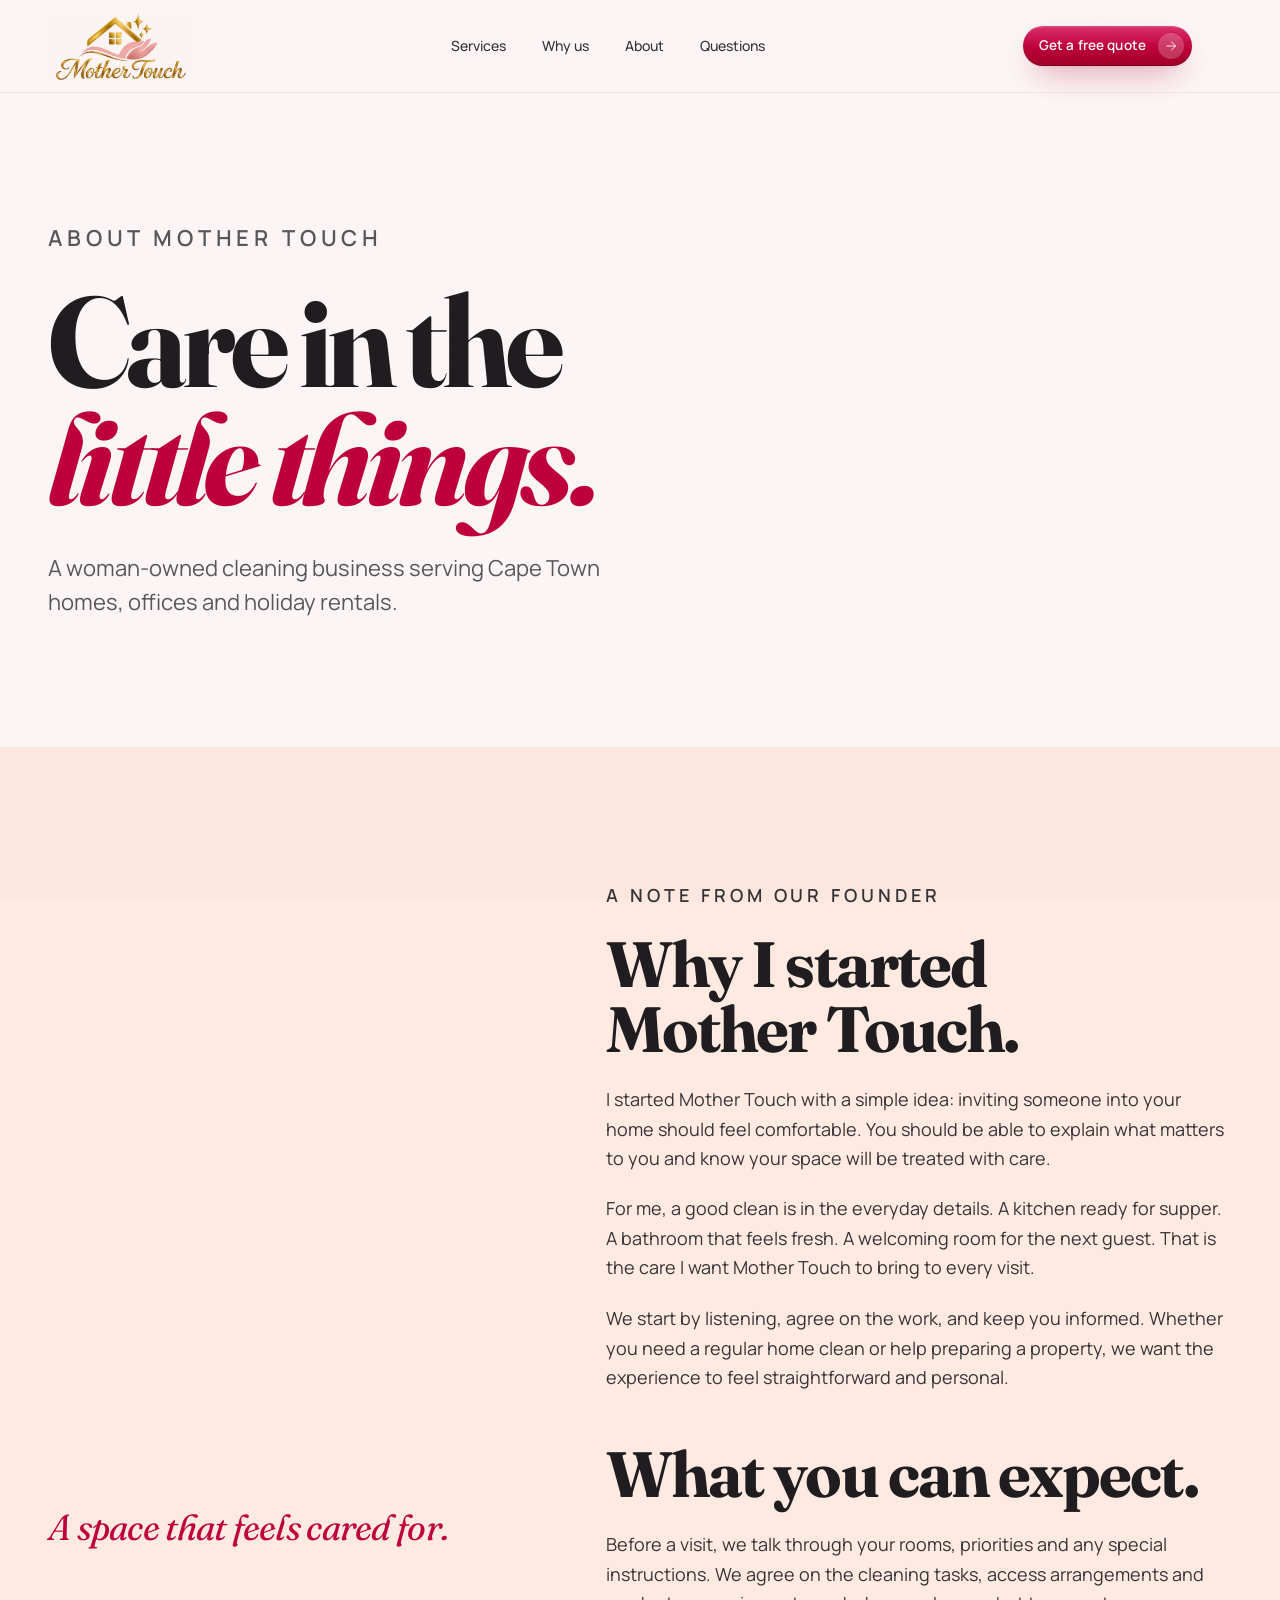
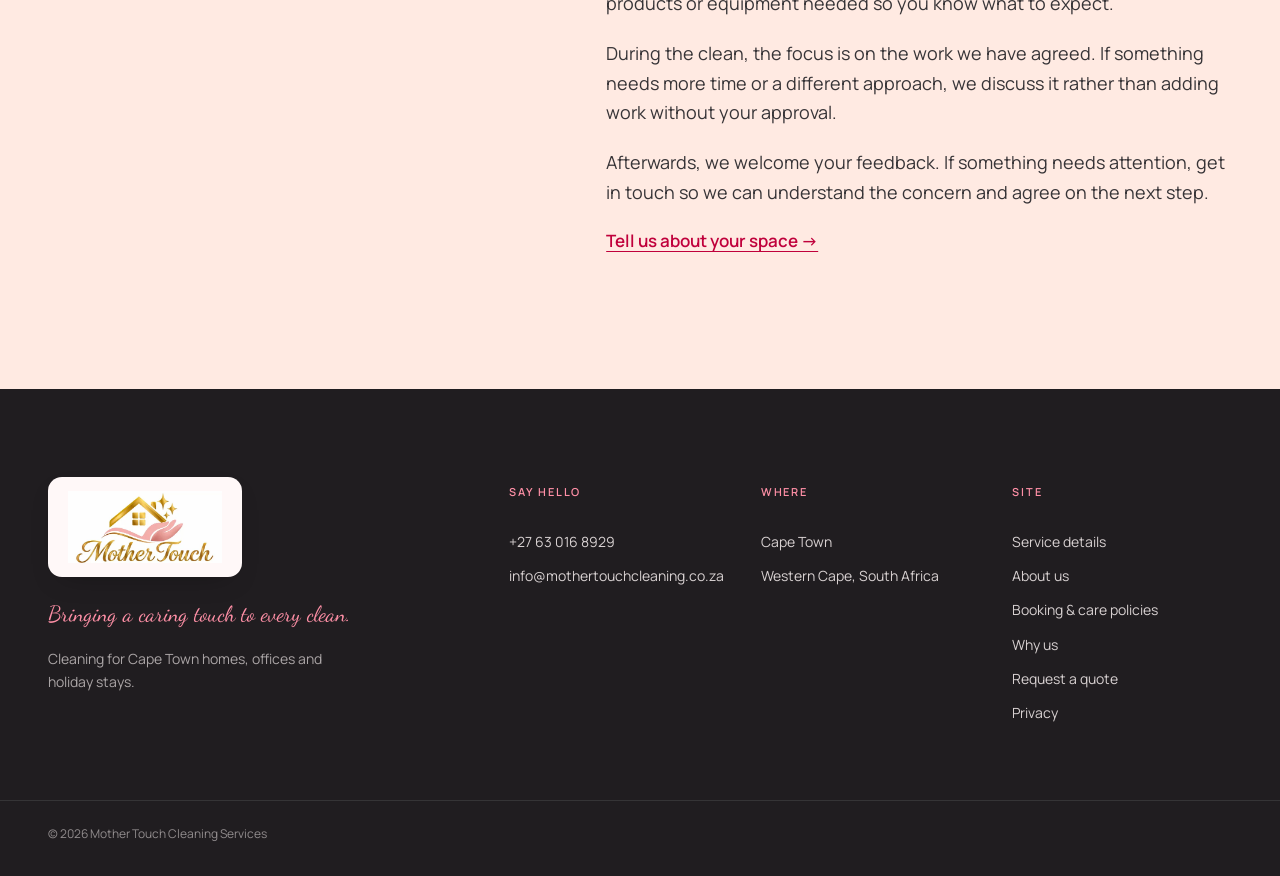
==== commit 80ff6cc3: "Set custom domain canonical and social URLs" ====
--- a/about.html
+++ b/about.html
@@ -11,11 +11,13 @@
 <meta property="og:title" content="About Mother Touch">
 <meta property="og:description" content="A woman-owned cleaning business for Cape Town homes, offices and holiday rentals.">
 <meta property="og:type" content="website">
-<meta property="og:image" content="https://mother-touch.vercel.app/og-image.png">
+<meta property="og:url" content="https://mothertouchcleaningservices.co.za/about.html">
+<link rel="canonical" href="https://mothertouchcleaningservices.co.za/about.html">
+<meta property="og:image" content="https://mothertouchcleaningservices.co.za/og-image.png">
 <meta property="og:image:width" content="1200">
 <meta property="og:image:height" content="630">
 <meta name="twitter:card" content="summary_large_image">
-<meta name="twitter:image" content="https://mother-touch.vercel.app/og-image.png">
+<meta name="twitter:image" content="https://mothertouchcleaningservices.co.za/og-image.png">
 <link rel="preconnect" href="https://fonts.googleapis.com">
 <link rel="preconnect" href="https://fonts.gstatic.com" crossorigin>
 <link rel="stylesheet" href="https://fonts.googleapis.com/css2?family=Fraunces:ital,opsz,wght@0,9..144,400..700;1,9..144,400..600&family=Manrope:wght@400..700&family=Dancing+Script:wght@500..700&display=swap">
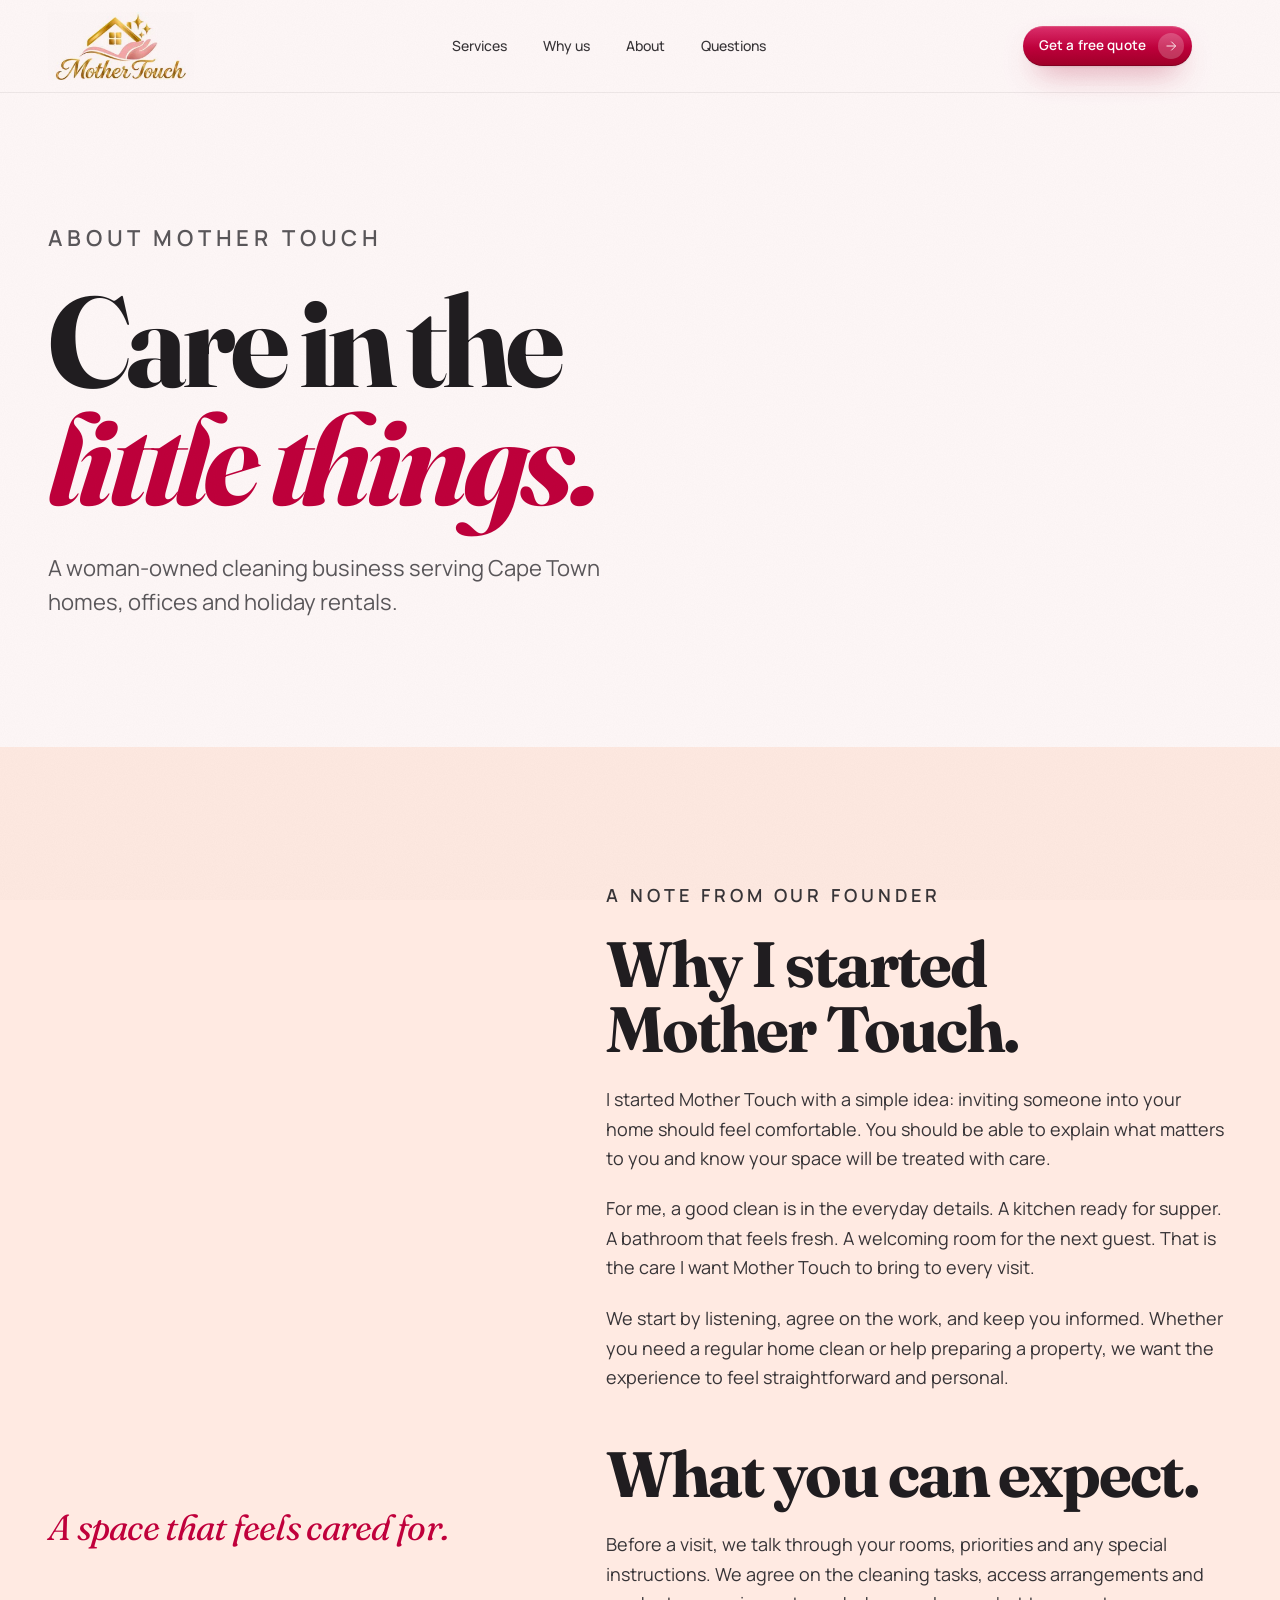
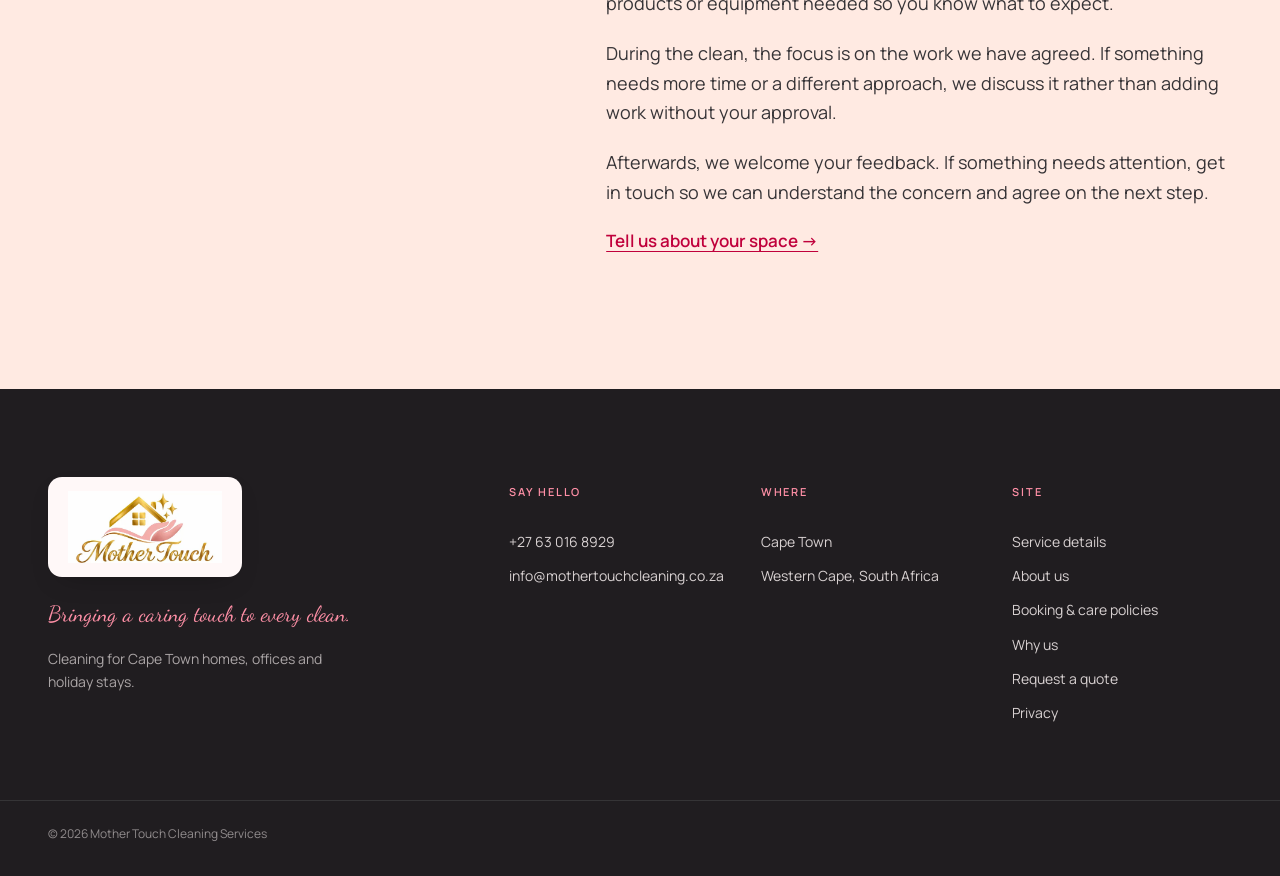
==== commit a80e9e95: "Replace generated hero and service images with client photography" ====
--- a/about.html
+++ b/about.html
@@ -209,7 +209,7 @@
 <section class="story">
   <div class="rail story-grid">
     <aside class="story-aside">
-      <figure><img src="assets/img/optimized/svc-home-800.webp" srcset="assets/img/optimized/svc-home-480.webp 480w, assets/img/optimized/svc-home-800.webp 800w" sizes="(max-width: 820px) calc(100vw - 40px), 40vw" width="1500" height="2000" alt="A bright bedroom with fresh bedding" loading="lazy" decoding="async"></figure>
+      <figure><img src="assets/img/optimized/client-team-selfie-800.webp" srcset="assets/img/optimized/client-team-selfie-480.webp 480w, assets/img/optimized/client-team-selfie-800.webp 800w" sizes="(max-width: 820px) calc(100vw - 40px), 40vw" width="1080" height="1440" class="client-team-photo" alt="Three smiling members of the Mother Touch team in their pink uniforms" loading="lazy" decoding="async"></figure>
       <p class="big-quote">A space that feels cared for.</p>
     </aside>
     <div class="story-body">
--- a/styles.css
+++ b/styles.css
@@ -1323,3 +1323,12 @@
   .policy-section p, .policy-contact { font-size: 16px; }
   .story-aside, .svc-detail-head { position: static; }
 }
+
+/* Keep the client photos' faces and working hands inside responsive crops. */
+.hero-figure .client-hero-photo { object-position: 50% 20%; }
+.svc-figure .client-door-photo { object-position: 50% 40%; }
+.svc-figure .client-office-photo { object-position: 50% 10%; }
+.about-figure .client-team-photo, .story-aside .client-team-photo { object-position: 50% 70%; }
+@media (max-width: 820px) {
+  .hero-figure .client-hero-photo { object-position: 50% 0%; }
+}
